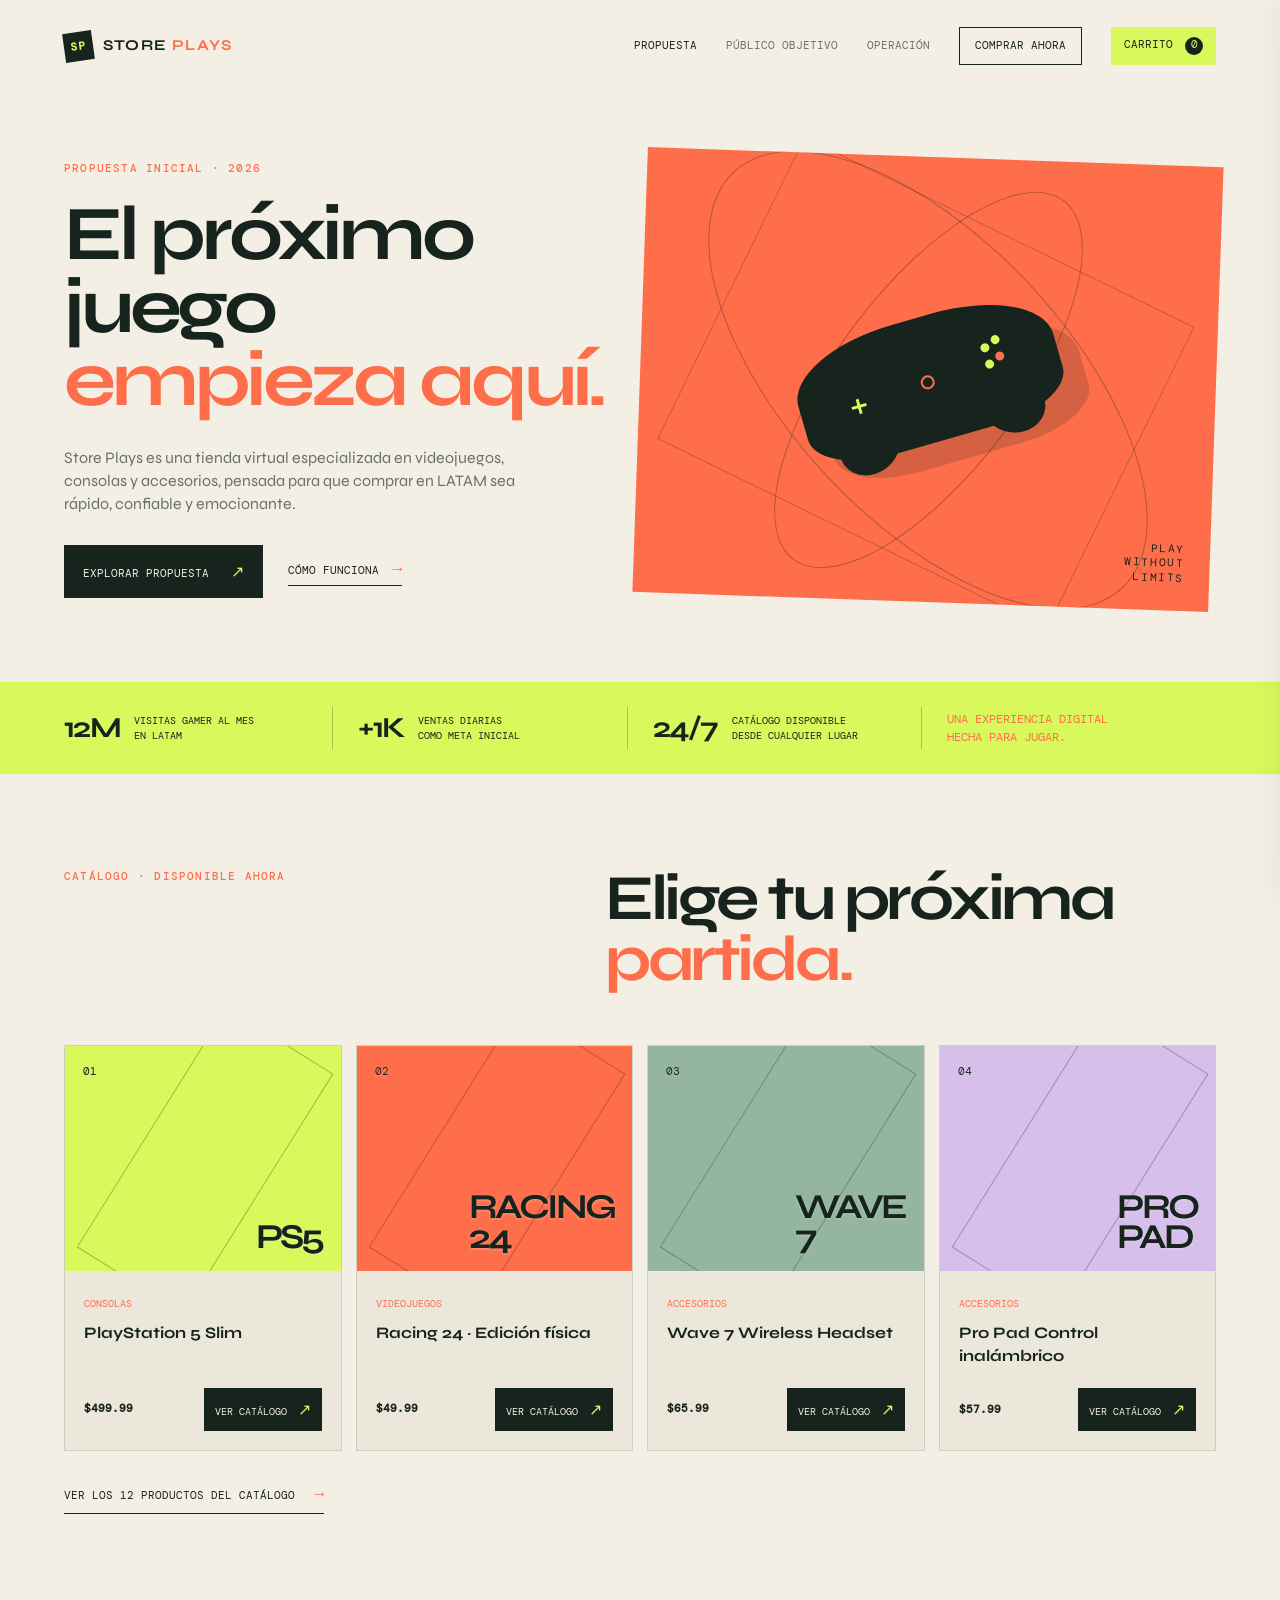
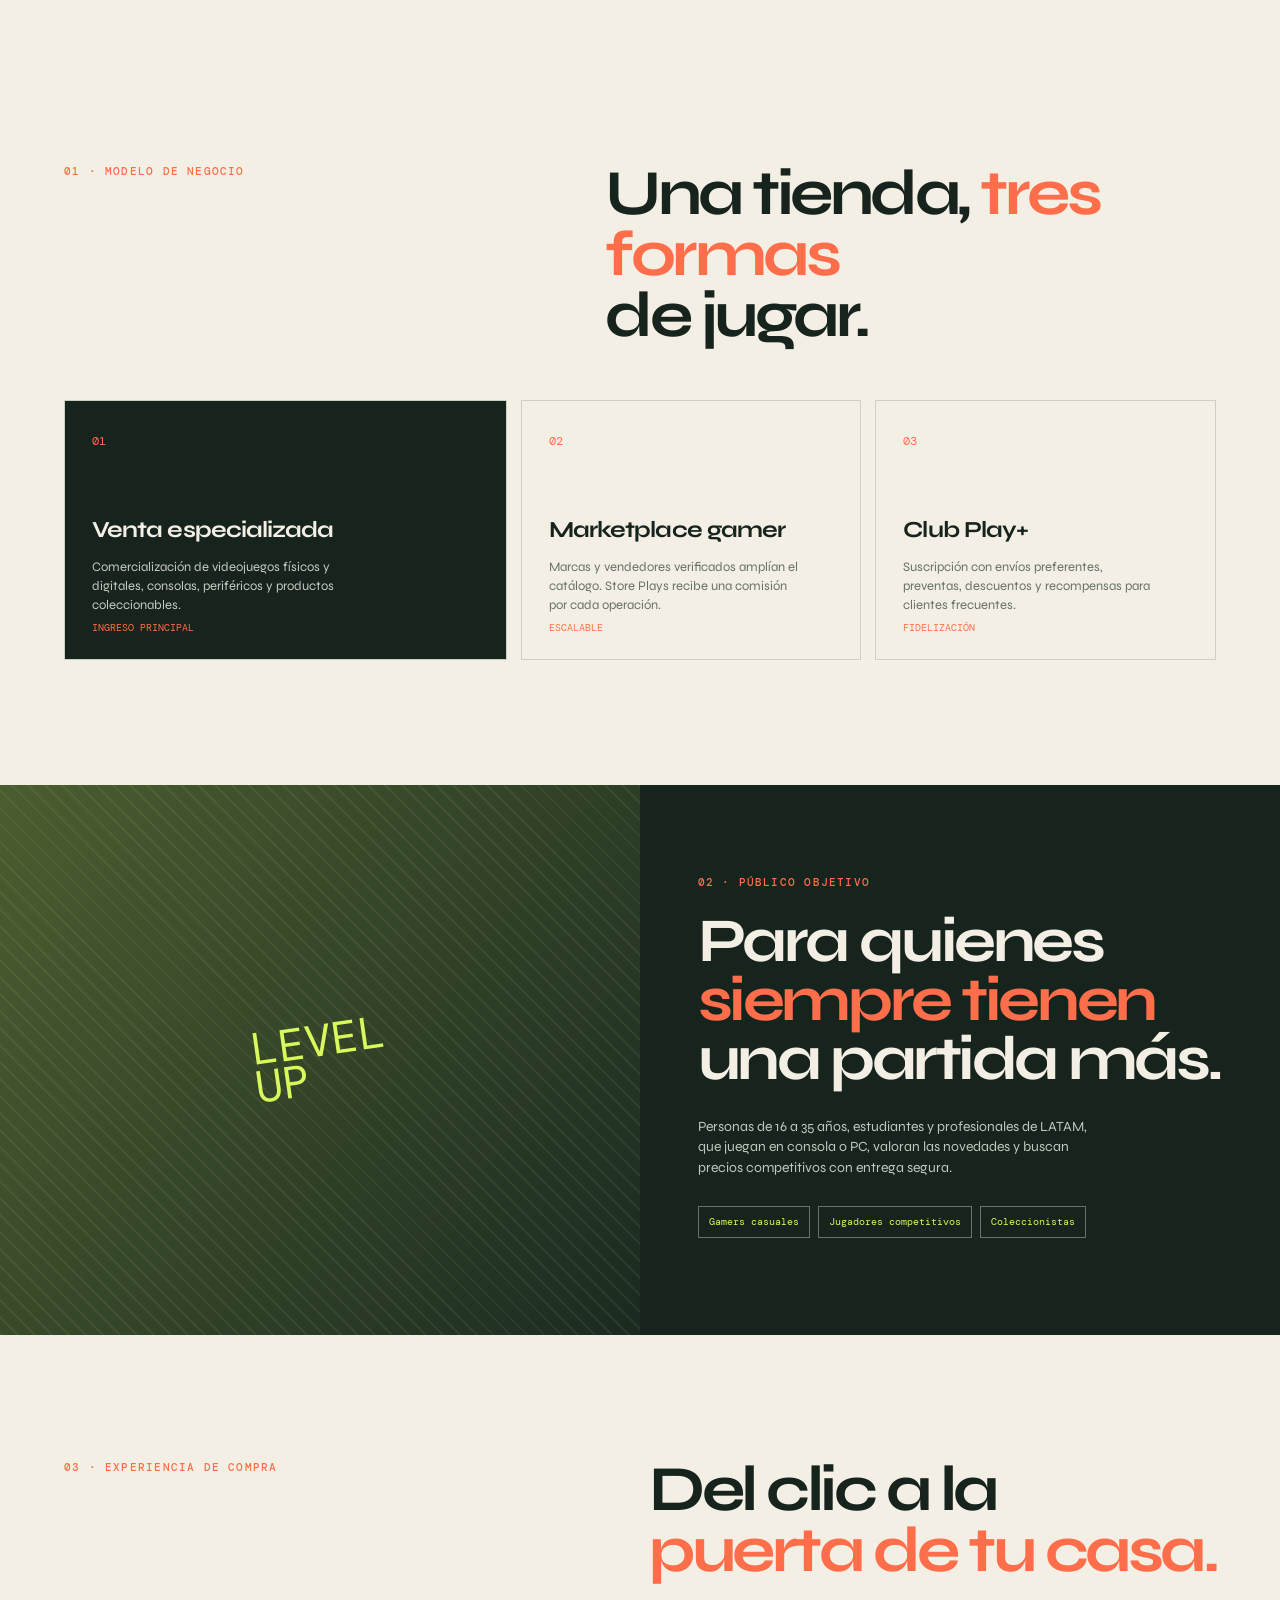
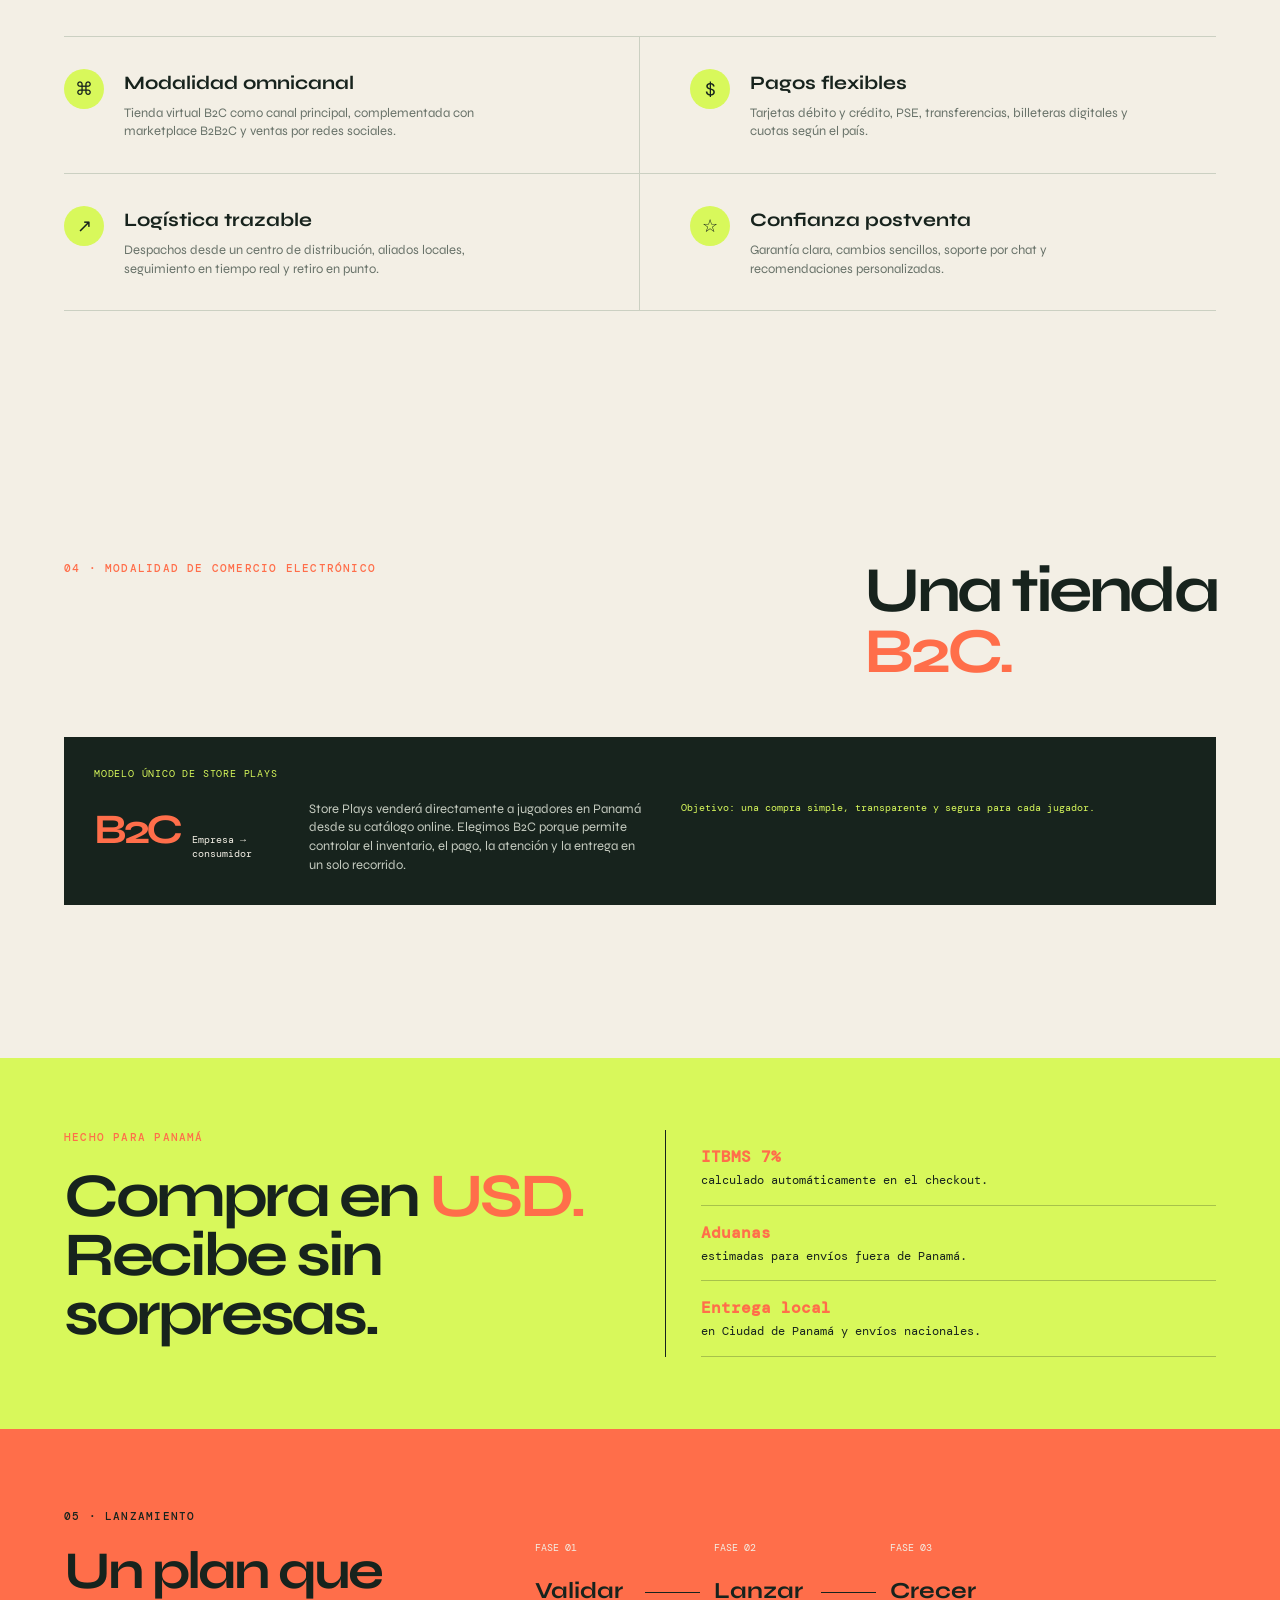
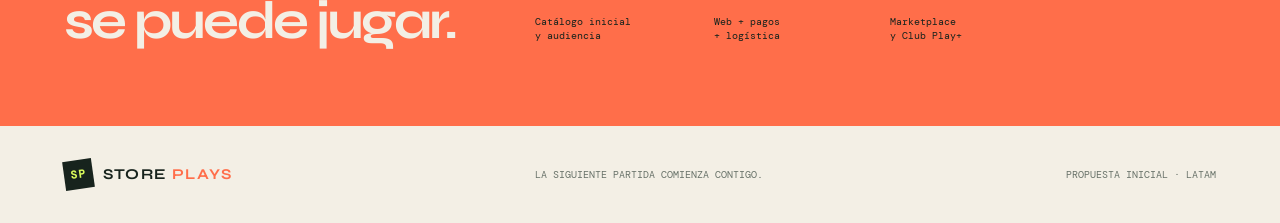
==== index.html @ 0437db80 "Create Store Plays Panama ecommerce proposal" ====
<!DOCTYPE html>
<html lang="es">

<head>
    <meta charset="UTF-8">
    <meta name="viewport" content="width=device-width, initial-scale=1.0">
    <meta name="description" content="Propuesta inicial de negocio para Store Plays, una tienda virtual de videojuegos en LATAM.">
    <title>Store Plays | Propuesta de negocio</title>
    <link rel="stylesheet" href="styles.css">
</head>

<body>
    <header class="site-header">
        <a class="brand" href="index.html" aria-label="Store Plays, inicio"><span class="brand-mark">SP</span><span>STORE <strong>PLAYS</strong></span></a>
        <nav class="menu" aria-label="Navegación principal">
            <a class="active" href="#propuesta">Propuesta</a>
            <a href="#publico">Público objetivo</a>
            <a href="#operacion">Operación</a>
            <a class="nav-cta" href="catalogo.html" target="_blank" rel="noopener">Comprar ahora</a>
            <button class="cart-trigger" id="cartTrigger" type="button" aria-label="Abrir carrito">Carrito <span id="cartCount">0</span></button>
        </nav>
    </header>
    <main>
        <section class="hero" id="propuesta">
            <div class="hero-copy"><p class="eyebrow">PROPUESTA INICIAL · 2026</p><h1>El próximo juego<br><em>empieza aquí.</em></h1><p class="hero-text">Store Plays es una tienda virtual especializada en videojuegos, consolas y accesorios, pensada para que comprar en LATAM sea rápido, confiable y emocionante.</p><div class="hero-actions"><a class="button button-primary" href="#modelo">Explorar propuesta <span>↗</span></a><a class="text-link" href="#operacion">Cómo funciona <span>→</span></a></div></div>
            <div class="hero-visual" aria-label="Control de videojuego sobre una superficie de juego"><div class="orbit orbit-one"></div><div class="orbit orbit-two"></div><div class="controller"><span class="dpad">+</span><span class="controller-center"></span><span class="button-cluster"><i></i><i></i><i></i><i></i></span></div><span class="visual-label">PLAY<br>WITHOUT<br>LIMITS</span></div>
        </section>
        <section class="stats" aria-label="Indicadores de oportunidad"><div><strong>12M</strong><span>visitas gamer al mes<br>en LATAM</span></div><div><strong>+1K</strong><span>ventas diarias<br>como meta inicial</span></div><div><strong>24/7</strong><span>catálogo disponible<br>desde cualquier lugar</span></div><div class="stat-note">Una experiencia digital<br>hecha para jugar.</div></section>
        <section class="section product-section" id="productos">
            <div class="section-heading"><p class="eyebrow">CATÁLOGO · DISPONIBLE AHORA</p><h2>Elige tu próxima<br><em>partida.</em></h2></div>
            <div class="product-grid">
                <article class="product-card"><div class="product-art art-console"><span>01</span><strong>PS5</strong></div><div class="product-info"><span class="product-type">Consolas</span><h3>PlayStation 5 Slim</h3><div class="product-bottom"><strong>$499.99</strong><a class="add-button" href="catalogo.html" target="_blank" rel="noopener">Ver catálogo <span>↗</span></a></div></div></article>
                <article class="product-card"><div class="product-art art-game"><span>02</span><strong>RACING<br>24</strong></div><div class="product-info"><span class="product-type">Videojuegos</span><h3>Racing 24 · Edición física</h3><div class="product-bottom"><strong>$49.99</strong><a class="add-button" href="catalogo.html" target="_blank" rel="noopener">Ver catálogo <span>↗</span></a></div></div></article>
                <article class="product-card"><div class="product-art art-headset"><span>03</span><strong>WAVE<br>7</strong></div><div class="product-info"><span class="product-type">Accesorios</span><h3>Wave 7 Wireless Headset</h3><div class="product-bottom"><strong>$65.99</strong><a class="add-button" href="catalogo.html" target="_blank" rel="noopener">Ver catálogo <span>↗</span></a></div></div></article>
                <article class="product-card"><div class="product-art art-controller"><span>04</span><strong>PRO<br>PAD</strong></div><div class="product-info"><span class="product-type">Accesorios</span><h3>Pro Pad Control inalámbrico</h3><div class="product-bottom"><strong>$57.99</strong><a class="add-button" href="catalogo.html" target="_blank" rel="noopener">Ver catálogo <span>↗</span></a></div></div></article>
            </div><a class="catalog-link" href="catalogo.html" target="_blank" rel="noopener">Ver los 12 productos del catálogo <span>→</span></a>
        </section>
        <section class="section" id="modelo"><div class="section-heading"><p class="eyebrow">01 · MODELO DE NEGOCIO</p><h2>Una tienda, <em>tres formas</em><br>de jugar.</h2></div><div class="business-grid"><article class="business-card card-main"><span class="card-number">01</span><h3>Venta especializada</h3><p>Comercialización de videojuegos físicos y digitales, consolas, periféricos y productos coleccionables.</p><span class="card-tag">Ingreso principal</span></article><article class="business-card"><span class="card-number">02</span><h3>Marketplace gamer</h3><p>Marcas y vendedores verificados amplían el catálogo. Store Plays recibe una comisión por cada operación.</p><span class="card-tag">Escalable</span></article><article class="business-card"><span class="card-number">03</span><h3>Club Play+</h3><p>Suscripción con envíos preferentes, preventas, descuentos y recompensas para clientes frecuentes.</p><span class="card-tag">Fidelización</span></article></div></section>
        <section class="audience-section" id="publico"><div class="audience-photo"><span>LEVEL<br>UP</span></div><div class="audience-copy"><p class="eyebrow">02 · PÚBLICO OBJETIVO</p><h2>Para quienes<br><em>siempre tienen</em><br>una partida más.</h2><p>Personas de 16 a 35 años, estudiantes y profesionales de LATAM, que juegan en consola o PC, valoran las novedades y buscan precios competitivos con entrega segura.</p><div class="audience-pills"><span>Gamers casuales</span><span>Jugadores competitivos</span><span>Coleccionistas</span></div></div></section>
        <section class="section operations" id="operacion"><div class="section-heading compact-heading"><p class="eyebrow">03 · EXPERIENCIA DE COMPRA</p><h2>Del clic a la<br><em>puerta de tu casa.</em></h2></div><div class="operation-grid"><article class="operation-item"><span class="operation-icon">⌘</span><div><h3>Modalidad omnicanal</h3><p>Tienda virtual B2C como canal principal, complementada con marketplace B2B2C y ventas por redes sociales.</p></div></article><article class="operation-item"><span class="operation-icon">$</span><div><h3>Pagos flexibles</h3><p>Tarjetas débito y crédito, PSE, transferencias, billeteras digitales y cuotas según el país.</p></div></article><article class="operation-item"><span class="operation-icon">↗</span><div><h3>Logística trazable</h3><p>Despachos desde un centro de distribución, aliados locales, seguimiento en tiempo real y retiro en punto.</p></div></article><article class="operation-item"><span class="operation-icon">☆</span><div><h3>Confianza postventa</h3><p>Garantía clara, cambios sencillos, soporte por chat y recomendaciones personalizadas.</p></div></article></div></section>
        <section class="section commerce-models" id="modalidades"><div class="section-heading compact-heading"><p class="eyebrow">04 · MODALIDAD DE COMERCIO ELECTRÓNICO</p><h2>Una tienda<br><em>B2C.</em></h2></div><div class="chosen-model single-model"><div class="chosen-model-label">MODELO ÚNICO DE STORE PLAYS</div><div><strong>B2C</strong><span>Empresa → consumidor</span></div><p>Store Plays venderá directamente a jugadores en Panamá desde su catálogo online. Elegimos B2C porque permite controlar el inventario, el pago, la atención y la entrega en un solo recorrido.</p><b>Objetivo: una compra simple, transparente y segura para cada jugador.</b></div></section>
        <section class="panama-strip"><div><p class="eyebrow">HECHO PARA PANAMÁ</p><h2>Compra en <em>USD.</em><br>Recibe sin sorpresas.</h2></div><div class="panama-details"><p><strong>ITBMS 7%</strong> calculado automáticamente en el checkout.</p><p><strong>Aduanas</strong> estimadas para envíos fuera de Panamá.</p><p><strong>Entrega local</strong> en Ciudad de Panamá y envíos nacionales.</p></div></section>
        <section class="roadmap-section"><div class="roadmap-intro"><p class="eyebrow">05 · LANZAMIENTO</p><h2>Un plan que<br><em>se puede jugar.</em></h2></div><div class="roadmap"><div class="roadmap-step"><span>FASE 01</span><strong>Validar</strong><small>Catálogo inicial<br>y audiencia</small></div><div class="roadmap-line"></div><div class="roadmap-step"><span>FASE 02</span><strong>Lanzar</strong><small>Web + pagos<br>+ logística</small></div><div class="roadmap-line"></div><div class="roadmap-step"><span>FASE 03</span><strong>Crecer</strong><small>Marketplace<br>y Club Play+</small></div></div></section>
    </main>
    <footer class="site-footer"><a class="brand" href="index.html"><span class="brand-mark">SP</span><span>STORE <strong>PLAYS</strong></span></a><p>La siguiente partida comienza contigo.</p><span class="footer-year">PROPUESTA INICIAL · LATAM</span></footer>
    <aside class="cart-drawer" id="cartDrawer" aria-label="Carrito de compras" aria-hidden="true">
        <div class="drawer-header"><div><p class="eyebrow">TU SELECCIÓN</p><h2>Carrito <span id="drawerCount">(0)</span></h2></div><button class="close-button" id="closeCart" type="button" aria-label="Cerrar carrito">×</button></div>
        <div class="cart-items" id="cartItems"><p class="empty-cart">Tu carrito está esperando una buena partida.</p></div>
        <div class="cart-summary" id="cartSummary" hidden><div><span>Subtotal</span><strong id="cartSubtotal">$0.00</strong></div><div><span>ITBMS estimado</span><strong id="cartTax">$0.00</strong></div><div class="total-line"><span>Total estimado</span><strong id="cartTotal">$0.00</strong></div><button class="checkout-button" id="checkoutTrigger" type="button">Continuar al pago <span>→</span></button><p class="secure-note">Demo segura · No se realiza ningún cobro real</p></div>
    </aside>
    <div class="overlay" id="overlay" hidden></div>
    <section class="checkout-modal" id="checkoutModal" aria-hidden="true" role="dialog" aria-labelledby="checkoutTitle">
        <div class="checkout-header"><div><p class="eyebrow">CHECKOUT DEMO · PASO 1 DE 2</p><h2 id="checkoutTitle">Completa tu compra.</h2></div><button class="close-button" id="closeCheckout" type="button" aria-label="Cerrar pago">×</button></div>
        <form id="checkoutForm">
            <div class="checkout-columns"><div><label for="customerName">Nombre completo</label><input id="customerName" required placeholder="Alex Gamer"><label for="customerEmail">Correo electrónico</label><input id="customerEmail" type="email" required placeholder="alex@correo.com"><label for="deliveryMethod">Modalidad de entrega</label><select id="deliveryMethod"><option value="standard">Envío Panamá · 3 a 5 días · $7.99</option><option value="express">Envío express · 1 a 2 días · $14.99</option><option value="pickup">Retiro en punto Store Plays · Gratis</option></select><label for="destination">Destino</label><select id="destination"><option value="panama">Panamá · ITBMS local</option><option value="international">Otro país LATAM · incluye aduanas estimadas</option></select></div><div><fieldset><legend>Forma de pago</legend><div class="payment-options"><label class="payment-option selected"><input type="radio" name="payment" value="visa" checked><span class="payment-logo visa-logo">VISA</span></label><label class="payment-option"><input type="radio" name="payment" value="mastercard"><span class="payment-logo mastercard-logo"><i></i>mastercard</span></label><label class="payment-option"><input type="radio" name="payment" value="paypal"><span class="payment-logo paypal-logo">PayPal</span></label><label class="payment-option"><input type="radio" name="payment" value="amex"><span class="payment-logo amex-logo">AMEX</span></label><label class="payment-option"><input type="radio" name="payment" value="yappy"><span class="payment-logo yappy-logo">Yappy</span></label><label class="payment-option"><input type="radio" name="payment" value="sodexo"><span class="payment-logo sodexo-logo">Sodexo</span></label></div></fieldset><label for="paymentData">Dato de prueba</label><input id="paymentData" required placeholder="Escribe cualquier dato ficticio"><p class="demo-help">Escribe cualquier dato, por ejemplo <strong>4242 4242 4242 4242</strong>. No uses una tarjeta real.</p></div></div>
            <div class="checkout-totals"><div><span>Productos</span><strong id="checkoutSubtotal">$0.00</strong></div><div><span>ITBMS (7%)</span><strong id="checkoutTax">$0.00</strong></div><div><span>Aduanas estimadas</span><strong id="checkoutCustoms">$0.00</strong></div><div><span>Entrega</span><strong id="checkoutShipping">$0.00</strong></div><div class="total-line"><span>Total de la orden</span><strong id="checkoutTotal">$0.00</strong></div></div><button class="checkout-button" type="submit">Confirmar pedido de prueba <span>↗</span></button><p class="legal-note">Los impuestos y aduanas son una estimación para Panamá. El pago es simulado y no se almacena ningún dato.</p>
        </form>
    </section>
    <section class="success-modal" id="successModal" aria-hidden="true" role="dialog"><span class="success-mark">✓</span><p class="eyebrow">PEDIDO CREADO · DEMO</p><h2>¡Partida confirmada!</h2><p id="successMessage">Tu orden de prueba ha sido registrada.</p><button class="checkout-button" id="closeSuccess" type="button">Volver a la tienda</button></section>
    <script src="store.js"></script>
</body>
</html>
---- styles.css ----
@import url('https://fonts.googleapis.com/css2?family=DM+Mono:wght@400;500&family=Syne:wght@400;600;700;800&display=swap');

:root { --ink: #17231d; --paper: #f3efe5; --lime: #d8f85b; --coral: #ff6e4a; --muted: #687269; --line: #cbd0c2; }
* { box-sizing: border-box; margin: 0; padding: 0; }
html { scroll-behavior: smooth; }
body { background: var(--paper); color: var(--ink); font-family: 'Syne', sans-serif; line-height: 1.45; }
a { color: inherit; text-decoration: none; }
.site-header { align-items: center; display: flex; justify-content: space-between; margin: auto; max-width: 1280px; padding: 27px 5vw; }
.brand { align-items: center; display: flex; font-size: 15px; font-weight: 700; gap: 10px; letter-spacing: .08em; white-space: nowrap; }
.brand strong { color: var(--coral); }
.brand-mark { align-items: center; background: var(--ink); color: var(--lime); display: inline-flex; font-family: 'DM Mono', monospace; font-size: 11px; height: 29px; justify-content: center; transform: rotate(-8deg); width: 29px; }
.menu { align-items: center; display: flex; gap: 29px; font-family: 'DM Mono', monospace; font-size: 11px; text-transform: uppercase; }
.menu a { color: var(--muted); transition: color .2s; }
.menu a:hover, .menu .active { color: var(--ink); }
.nav-cta { border: 1px solid var(--ink); color: var(--ink) !important; padding: 10px 15px; }
.hero { display: grid; grid-template-columns: 1fr 1fr; margin: auto; max-width: 1280px; min-height: 590px; padding: 65px 5vw 80px; }
.hero-copy { align-self: center; max-width: 620px; position: relative; z-index: 1; }
.eyebrow { color: var(--coral); font-family: 'DM Mono', monospace; font-size: 11px; font-weight: 500; letter-spacing: .11em; margin-bottom: 21px; }
h1, h2 { font-size: clamp(45px, 6vw, 82px); font-weight: 700; letter-spacing: -.055em; line-height: .95; }
h1 em, h2 em { color: var(--coral); font-style: normal; }
.hero-text { color: var(--muted); font-size: 16px; margin: 29px 0; max-width: 480px; }
.hero-actions { align-items: center; display: flex; gap: 25px; }
.button { display: inline-block; font-family: 'DM Mono', monospace; font-size: 11px; padding: 15px 19px; text-transform: uppercase; }
.button-primary { background: var(--ink); color: var(--paper); }
.button-primary span { color: var(--lime); font-size: 16px; margin-left: 15px; }
.text-link { border-bottom: 1px solid var(--ink); font-family: 'DM Mono', monospace; font-size: 11px; padding-bottom: 4px; text-transform: uppercase; }
.text-link span { color: var(--coral); font-size: 17px; margin-left: 6px; }
.hero-visual { align-items: center; background: var(--coral); display: flex; justify-content: center; min-height: 430px; overflow: hidden; position: relative; transform: rotate(2deg); }
.hero-visual:before { border: 1px solid rgba(23,35,29,.25); content: ''; height: 75%; left: 12%; position: absolute; top: 13%; transform: rotate(24deg); width: 75%; }
.orbit { border: 1px solid rgba(23,35,29,.35); border-radius: 50%; height: 450px; position: absolute; transform: rotate(35deg); width: 185px; }
.orbit-two { height: 570px; transform: rotate(-45deg); width: 280px; }
.controller { background: var(--ink); border-radius: 42% 42% 30% 30%; box-shadow: 20px 24px 0 rgba(23,35,29,.18); height: 125px; position: relative; transform: rotate(-18deg); width: 265px; z-index: 1; }
.controller:before, .controller:after { background: var(--ink); border-radius: 50%; content: ''; height: 55px; position: absolute; top: 83px; width: 63px; }
.controller:before { left: 26px; transform: rotate(-22deg); } .controller:after { right: 26px; transform: rotate(22deg); }
.dpad { color: var(--lime); font-size: 42px; left: 49px; position: absolute; top: 38px; z-index: 2; }
.controller-center { border: 2px solid var(--coral); border-radius: 50%; height: 14px; left: 124px; position: absolute; top: 58px; width: 14px; }
.button-cluster { display: grid; gap: 3px; grid-template-columns: 9px 9px; position: absolute; right: 53px; top: 43px; z-index: 2; }
.button-cluster i { background: var(--lime); border-radius: 50%; display: block; height: 9px; width: 9px; } .button-cluster i:nth-child(2) { transform: translateY(-5px); } .button-cluster i:nth-child(3) { transform: translateY(5px); } .button-cluster i:nth-child(4) { background: var(--coral); }
.visual-label { bottom: 26px; font-family: 'DM Mono', monospace; font-size: 11px; letter-spacing: .15em; line-height: 1.3; position: absolute; right: 25px; text-align: right; }
.stats { background: var(--lime); display: grid; gap: 25px; grid-template-columns: repeat(4, 1fr); margin: auto; max-width: 1280px; padding: 25px 5vw; }
.stats div { align-items: center; border-right: 1px solid rgba(23,35,29,.25); display: flex; gap: 14px; } .stats div:last-child { border: 0; } .stats strong { font-size: 29px; letter-spacing: -.06em; } .stats span, .stat-note { font-family: 'DM Mono', monospace; font-size: 10px; line-height: 1.5; text-transform: uppercase; } .stat-note { color: var(--coral); font-size: 12px; }
.section { margin: auto; max-width: 1280px; padding: 125px 5vw; } .section-heading { display: flex; justify-content: space-between; margin-bottom: 54px; } .section-heading h2 { font-size: clamp(42px, 5vw, 67px); width: 53%; }
.business-grid { display: grid; gap: 14px; grid-template-columns: 1.3fr 1fr 1fr; } .business-card { border: 1px solid var(--line); min-height: 260px; padding: 27px; position: relative; } .card-main { background: var(--ink); color: var(--paper); } .card-number { color: var(--coral); font-family: 'DM Mono', monospace; font-size: 12px; } .business-card h3 { font-size: 23px; letter-spacing: -.04em; margin: 61px 0 12px; } .business-card p { color: var(--muted); font-size: 13px; max-width: 250px; } .card-main p { color: #c5cbc0; } .card-tag { bottom: 24px; color: var(--coral); font-family: 'DM Mono', monospace; font-size: 10px; position: absolute; text-transform: uppercase; }
.audience-section { background: var(--ink); color: var(--paper); display: grid; grid-template-columns: 1fr 1fr; margin: auto; max-width: 1280px; min-height: 550px; } .audience-photo { align-items: center; background: linear-gradient(125deg, rgba(216,248,91,.25), transparent), repeating-linear-gradient(45deg, #29372a 0, #29372a 2px, #1b2a21 2px, #1b2a21 12px); display: flex; justify-content: center; } .audience-photo span { color: var(--lime); font-family: 'DM Mono', monospace; font-size: 45px; line-height: .85; transform: rotate(-8deg); } .audience-copy { padding: 90px 9%; } .audience-copy h2 { font-size: clamp(40px, 5vw, 62px); } .audience-copy > p:not(.eyebrow) { color: #bfc8bc; font-size: 14px; margin: 28px 0; max-width: 410px; } .audience-pills { display: flex; flex-wrap: wrap; gap: 8px; } .audience-pills span { border: 1px solid #687269; color: var(--lime); font-family: 'DM Mono', monospace; font-size: 10px; padding: 8px 10px; }
.compact-heading h2 { width: auto; } .operation-grid { border-top: 1px solid var(--line); display: grid; grid-template-columns: 1fr 1fr; } .operation-item { border-bottom: 1px solid var(--line); display: flex; gap: 20px; padding: 32px 20px 32px 0; } .operation-item:nth-child(odd) { border-right: 1px solid var(--line); padding-right: 50px; } .operation-item:nth-child(even) { padding-left: 50px; } .operation-icon { align-items: center; background: var(--lime); border-radius: 50%; display: flex; flex: 0 0 40px; font-family: 'DM Mono', monospace; font-size: 18px; height: 40px; justify-content: center; } .operation-item h3 { font-size: 19px; margin-bottom: 7px; } .operation-item p { color: var(--muted); font-size: 13px; max-width: 380px; }
.roadmap-section { background: var(--coral); display: grid; gap: 70px; grid-template-columns: 1fr 1.7fr; margin: auto; max-width: 1280px; padding: 80px 5vw; } .roadmap-section .eyebrow { color: var(--ink); } .roadmap-section h2 { font-size: 53px; } .roadmap-section h2 em { color: var(--paper); } .roadmap { align-items: center; display: flex; padding-top: 30px; } .roadmap-step { min-width: 93px; } .roadmap-step span, .roadmap-step small { display: block; font-family: 'DM Mono', monospace; font-size: 10px; } .roadmap-step span { color: var(--paper); margin-bottom: 18px; } .roadmap-step strong { display: block; font-size: 23px; margin-bottom: 8px; } .roadmap-step small { line-height: 1.45; } .roadmap-line { background: var(--ink); height: 1px; margin: 0 14px; width: 55px; }
.site-footer { align-items: center; display: flex; justify-content: space-between; margin: auto; max-width: 1280px; padding: 34px 5vw; } .site-footer p, .footer-year { color: var(--muted); font-family: 'DM Mono', monospace; font-size: 10px; text-transform: uppercase; }
.cart-trigger { background: var(--lime); border: 0; color: var(--ink); cursor: pointer; font-family: 'DM Mono', monospace; font-size: 11px; padding: 10px 13px; text-transform: uppercase; }
.cart-trigger span { background: var(--ink); border-radius: 50%; color: var(--lime); display: inline-flex; height: 18px; justify-content: center; margin-left: 5px; width: 18px; }
.product-section { padding-top: 95px; }
.product-grid { display: grid; gap: 14px; grid-template-columns: repeat(4, 1fr); }
.product-card { background: #ebe7da; border: 1px solid var(--line); min-width: 0; }
.product-art { align-items: flex-end; display: flex; height: 225px; justify-content: space-between; overflow: hidden; padding: 18px; position: relative; }
.product-art:before { border: 1px solid rgba(23,35,29,.3); content: ''; height: 125%; left: 28%; position: absolute; top: -12%; transform: rotate(32deg); width: 45%; }
.product-art span { align-self: flex-start; font-family: 'DM Mono', monospace; font-size: 11px; z-index: 1; }
.product-art strong { font-size: 35px; letter-spacing: -.08em; line-height: .85; position: relative; z-index: 1; }
.art-console { background: var(--lime); }.art-game { background: var(--coral); }.art-headset { background: #94b5a0; }.art-controller { background: #d6bfeb; }
.product-info { padding: 19px; }.product-type { color: var(--coral); font-family: 'DM Mono', monospace; font-size: 10px; text-transform: uppercase; }.product-info h3 { font-size: 16px; margin: 8px 0 21px; min-height: 46px; }.product-bottom { align-items: center; display: flex; font-family: 'DM Mono', monospace; font-size: 11px; justify-content: space-between; gap: 8px; }.add-button { background: var(--ink); border: 0; color: var(--paper); cursor: pointer; font-family: 'DM Mono', monospace; font-size: 10px; padding: 10px 11px; text-transform: uppercase; }.add-button span { color: var(--lime); font-size: 16px; margin-left: 5px; }
.overlay { background: rgba(23,35,29,.55); inset: 0; position: fixed; z-index: 5; }.cart-drawer, .checkout-modal, .success-modal { background: var(--paper); box-shadow: -10px 0 40px rgba(23,35,29,.14); position: fixed; z-index: 6; }.cart-drawer { display: flex; flex-direction: column; height: 100vh; max-width: 450px; padding: 34px; right: 0; top: 0; transform: translateX(105%); transition: transform .3s ease; width: 90%; }.cart-drawer.open { transform: translateX(0); }.drawer-header, .checkout-header { align-items: flex-start; display: flex; justify-content: space-between; }.drawer-header h2, .checkout-header h2 { font-size: 35px; }.drawer-header .eyebrow, .checkout-header .eyebrow { margin-bottom: 10px; }.close-button { background: none; border: 0; color: var(--ink); cursor: pointer; font-size: 30px; line-height: 1; }.cart-items { flex: 1; overflow-y: auto; padding-top: 30px; }.empty-cart { color: var(--muted); font-family: 'DM Mono', monospace; font-size: 12px; padding: 45px 0; }.cart-item { border-top: 1px solid var(--line); display: flex; gap: 12px; padding: 17px 0; position: relative; }.mini-art { align-items: center; display: flex; flex: 0 0 62px; height: 62px; justify-content: center; }.mini-art span { font-family: 'DM Mono', monospace; font-size: 11px; }.cart-item-info { display: flex; flex: 1; flex-direction: column; gap: 5px; }.cart-item-info strong { font-size: 13px; line-height: 1.2; }.cart-item-info > span { color: var(--muted); font-family: 'DM Mono', monospace; font-size: 11px; }.quantity-control { align-items: center; border: 1px solid var(--line); display: flex; gap: 12px; margin-top: 4px; width: fit-content; }.quantity-control button { background: none; border: 0; cursor: pointer; font-size: 16px; padding: 3px 7px; }.quantity-control span { font-family: 'DM Mono', monospace; font-size: 11px; }.remove-item { background: none; border: 0; color: var(--muted); cursor: pointer; font-size: 21px; height: 25px; }.cart-summary { border-top: 1px solid var(--ink); padding-top: 20px; }.cart-summary > div, .checkout-totals > div { display: flex; font-family: 'DM Mono', monospace; font-size: 11px; justify-content: space-between; margin: 9px 0; }.total-line { border-top: 1px solid var(--line); font-size: 14px !important; margin-top: 15px !important; padding-top: 15px; }.checkout-button { background: var(--ink); border: 0; color: var(--paper); cursor: pointer; font-family: 'DM Mono', monospace; font-size: 11px; margin-top: 18px; padding: 16px; text-transform: uppercase; width: 100%; }.checkout-button span { color: var(--lime); float: right; font-size: 17px; }.secure-note, .legal-note, .demo-help { color: var(--muted); font-family: 'DM Mono', monospace; font-size: 9px; line-height: 1.5; margin-top: 10px; text-align: center; }
.checkout-modal { left: 50%; max-height: 92vh; max-width: 850px; opacity: 0; overflow-y: auto; padding: 38px; top: 50%; transform: translate(-50%, -45%); transition: opacity .2s, transform .2s; visibility: hidden; width: 92%; }.checkout-modal.open, .success-modal.open { opacity: 1; transform: translate(-50%, -50%); visibility: visible; }.checkout-header { margin-bottom: 30px; }.checkout-columns { display: grid; gap: 40px; grid-template-columns: 1fr 1fr; }.checkout-modal label, .checkout-modal legend { display: block; font-family: 'DM Mono', monospace; font-size: 10px; margin: 15px 0 7px; text-transform: uppercase; }.checkout-modal input, .checkout-modal select { background: #ebe7da; border: 1px solid var(--line); color: var(--ink); font-family: 'DM Mono', monospace; font-size: 12px; padding: 13px; width: 100%; }.checkout-modal fieldset { border: 0; }.payment-options { display: grid; gap: 8px; grid-template-columns: 1fr 1fr; }.payment-option { align-items: center; border: 1px solid var(--line); cursor: pointer; display: flex !important; gap: 7px; margin: 0 !important; padding: 12px; }.payment-option.selected { background: var(--lime); border-color: var(--ink); }.payment-option input { accent-color: var(--coral); width: auto; }.payment-option span { font-family: 'DM Mono', monospace; font-size: 11px; }.checkout-totals { border-top: 1px solid var(--line); margin-top: 30px; padding-top: 15px; }.success-modal { left: 50%; max-width: 470px; opacity: 0; padding: 55px 40px 40px; text-align: center; top: 50%; transform: translate(-50%, -45%); transition: opacity .2s, transform .2s; visibility: hidden; width: 90%; }.success-mark { align-items: center; background: var(--lime); border-radius: 50%; display: inline-flex; font-size: 30px; height: 65px; justify-content: center; margin-bottom: 25px; width: 65px; }.success-modal h2 { font-size: 42px; }.success-modal p:not(.eyebrow) { color: var(--muted); font-family: 'DM Mono', monospace; font-size: 11px; margin-top: 17px; }
 .catalog-header { border-bottom: 1px solid var(--line); max-width: 1380px; }
 .catalog-location { color: var(--muted); font-family: 'DM Mono', monospace; font-size: 10px; letter-spacing: .08em; margin-left: auto; margin-right: 25px; }
 .catalog-hero { align-items: flex-end; display: flex; justify-content: space-between; margin: auto; max-width: 1380px; padding: 78px 5vw 62px; }
 .catalog-hero h1 { font-size: clamp(55px, 8vw, 105px); }
 .catalog-hero p:not(.eyebrow) { color: var(--muted); font-size: 15px; margin-top: 24px; max-width: 440px; }
 .catalog-badge { align-items: center; background: var(--coral); display: flex; gap: 15px; height: 105px; justify-content: center; transform: rotate(4deg); width: 190px; }
 .catalog-badge strong { font-size: 52px; letter-spacing: -.1em; } .catalog-badge span { font-family: 'DM Mono', monospace; font-size: 10px; line-height: 1.4; text-transform: uppercase; }
 .catalog-toolbar { align-items: center; border-bottom: 1px solid var(--line); border-top: 1px solid var(--line); display: flex; justify-content: space-between; margin: auto; max-width: 1380px; padding: 15px 5vw; }
 .toolbar-label { color: var(--muted); font-family: 'DM Mono', monospace; font-size: 10px; margin-right: 20px; } .filter-chip { background: none; border: 1px solid transparent; color: var(--muted); cursor: pointer; font-family: 'DM Mono', monospace; font-size: 10px; margin-right: 10px; padding: 8px 11px; text-transform: uppercase; } .filter-chip.active, .filter-chip:hover { border-color: var(--ink); color: var(--ink); } .shipping-note { color: var(--coral); font-family: 'DM Mono', monospace; font-size: 10px; text-transform: uppercase; }
 .catalog-grid { display: grid; gap: 14px; grid-template-columns: repeat(4, 1fr); margin: auto; max-width: 1380px; padding: 55px 5vw 100px; } .catalog-grid .product-card { min-width: 0; } .art-xbox { background: #9bd8a7; } .art-switch { background: #ef9bad; } .art-zelda { background: #ead57a; } .art-spider { background: #e57878; } .art-keyboard { background: #89b9db; } .art-mouse { background: #b7a0d6; } .art-chair { background: #dfaa75; } .art-capture { background: #9ed0c5; }
 .catalog-link { border-bottom: 1px solid var(--ink); display: block; font-family: 'DM Mono', monospace; font-size: 11px; margin-top: 30px; padding-bottom: 7px; text-transform: uppercase; width: fit-content; } .catalog-link span { color: var(--coral); font-size: 17px; margin-left: 12px; }
 .payment-logo { align-items: center; display: inline-flex; font-family: 'DM Mono', monospace !important; font-size: 11px !important; font-weight: 700; gap: 3px; } .visa-logo { color: #1d4f91; font-style: italic; } .mastercard-logo i { background: linear-gradient(90deg, #e95d50 50%, #ecb64b 50%); border-radius: 50%; display: inline-block; height: 15px; width: 15px; } .paypal-logo { color: #1264aa; } .amex-logo { background: #178bb0; color: #fff; padding: 2px 4px; } .yappy-logo { color: #5c42a8; } .sodexo-logo { color: #db5e48; }
 .chosen-model { background: var(--ink); color: var(--paper); display: grid; gap: 18px 35px; grid-template-columns: 180px 1fr 1.5fr; margin-bottom: 28px; padding: 30px; } .chosen-model-label { color: var(--lime); font-family: 'DM Mono', monospace; font-size: 10px; grid-column: 1 / -1; letter-spacing: .08em; } .chosen-model div:not(.chosen-model-label) { align-items: baseline; display: flex; gap: 12px; } .chosen-model div strong { color: var(--coral); font-size: 42px; letter-spacing: -.08em; } .chosen-model div span { font-family: 'DM Mono', monospace; font-size: 10px; } .chosen-model p { color: #c5cbc0; font-size: 13px; } .chosen-model b { color: var(--lime); font-family: 'DM Mono', monospace; font-size: 10px; font-weight: 400; line-height: 1.5; }
 .model-grid { display: grid; gap: 0; grid-template-columns: repeat(4, 1fr); } .model-grid article { border-bottom: 1px solid var(--line); border-right: 1px solid var(--line); min-height: 170px; padding: 20px; } .model-grid article:nth-child(4n) { border-right: 0; } .model-grid article span { color: var(--coral); font-family: 'DM Mono', monospace; font-size: 10px; } .model-grid article strong { display: block; font-size: 16px; margin: 27px 0 8px; } .model-grid article p { color: var(--muted); font-size: 12px; } .model-grid .model-primary { background: var(--lime); } .model-grid .model-primary span { color: var(--ink); } .model-grid .model-secondary { background: #ebe7da; }
 .product-photo { height: 100%; inset: 0; object-fit: cover; opacity: .48; position: absolute; width: 100%; } .product-art strong, .product-art > span { text-shadow: 0 1px 3px rgba(243,239,229,.35); } .product-specs { color: var(--muted); font-family: 'DM Mono', monospace; font-size: 9px; line-height: 1.5; min-height: 28px; text-transform: uppercase; } .product-review { color: var(--ink); font-size: 10px; line-height: 1.4; margin: 11px 0 16px; min-height: 29px; } .product-review small { color: var(--muted); font-family: 'DM Mono', monospace; font-size: 8px; } .catalog-grid .product-info h3 { margin-bottom: 8px; }
 .panama-strip { background: var(--lime); display: grid; gap: 50px; grid-template-columns: 1fr 1fr; margin: auto; max-width: 1280px; padding: 72px 5vw; } .panama-strip h2 { font-size: clamp(40px, 5vw, 62px); } .panama-details { align-self: center; border-left: 1px solid var(--ink); padding-left: 35px; } .panama-details p { border-bottom: 1px solid rgba(23,35,29,.25); font-family: 'DM Mono', monospace; font-size: 12px; padding: 15px 0; } .panama-details strong { color: var(--coral); display: block; font-size: 16px; margin-bottom: 4px; }
 .tracking-section { background: var(--ink); color: var(--paper); display: grid; gap: 55px; grid-template-columns: .8fr 1.2fr; margin: 0 auto; max-width: 1280px; padding: 85px 5vw; } .tracking-copy { align-self: center; } .tracking-copy h2 { font-size: clamp(42px, 5vw, 67px); } .tracking-copy > p:not(.eyebrow):not(.location-status) { color: #c5cbc0; font-size: 14px; margin: 25px 0; max-width: 390px; } .location-button { background: var(--lime); border: 0; color: var(--ink); cursor: pointer; font-family: 'DM Mono', monospace; font-size: 10px; padding: 14px 16px; text-transform: uppercase; } .location-button span { font-size: 17px; margin-left: 10px; } .location-button.location-found { background: var(--coral); } .location-status { color: #9da99d; font-family: 'DM Mono', monospace; font-size: 9px; line-height: 1.5; margin-top: 15px; max-width: 360px; }.tracking-map { background: #b4c5b7; min-height: 390px; overflow: hidden; position: relative; }.tracking-map iframe { border: 0; filter: saturate(.7) sepia(.15); height: 100%; min-height: 390px; opacity: .82; width: 100%; }.package-pin, .customer-pin { align-items: center; background: var(--paper); color: var(--ink); display: flex; gap: 8px; padding: 9px 11px; position: absolute; }.package-pin { left: 28%; top: 43%; }.package-pin > span, .customer-pin > span { align-items: center; background: var(--coral); border-radius: 50%; color: var(--ink); display: flex; height: 25px; justify-content: center; width: 25px; }.package-pin strong, .package-pin small, .customer-pin small { display: block; font-family: 'DM Mono', monospace; font-size: 9px; }.package-pin small { color: var(--muted); margin-top: 2px; }.customer-pin { background: var(--lime); bottom: 21%; right: 14%; }.customer-pin > span { background: var(--ink); color: var(--lime); }
 .product-modal { background: var(--paper); box-shadow: 0 20px 70px rgba(23,35,29,.35); display: grid; grid-template-columns: .9fr 1.1fr; left: 50%; max-height: 90vh; max-width: 900px; opacity: 0; overflow-y: auto; position: fixed; top: 50%; transform: translate(-50%, -46%); transition: opacity .2s, transform .2s; visibility: hidden; width: 92%; z-index: 8; }.product-modal.open { opacity: 1; transform: translate(-50%, -50%); visibility: visible; }.product-modal-close { position: absolute; right: 18px; top: 16px; z-index: 2; }.detail-image { background: var(--lime); min-height: 520px; overflow: hidden; }.detail-image img { height: 100%; object-fit: cover; width: 100%; }.detail-content { padding: 48px 42px 35px; }.detail-content h2 { font-size: clamp(35px, 4vw, 54px); margin-bottom: 12px; }.detail-price { color: var(--coral); font-family: 'DM Mono', monospace; font-size: 18px; }.detail-specs { border-bottom: 1px solid var(--line); border-top: 1px solid var(--line); font-family: 'DM Mono', monospace; font-size: 10px; line-height: 1.5; margin: 25px 0 15px; padding: 14px 0; text-transform: uppercase; }.detail-add { margin-top: 0; }.detail-add span { color: var(--lime); float: right; font-size: 17px; }.reviews { border-top: 1px solid var(--line); margin-top: 25px; padding-top: 18px; }.reviews-heading { align-items: baseline; display: flex; justify-content: space-between; }.reviews-heading h3 { font-size: 16px; }.reviews-heading span { color: var(--muted); font-family: 'DM Mono', monospace; font-size: 9px; }.reviews article { border-bottom: 1px solid var(--line); padding: 11px 0; }.reviews article strong { color: var(--coral); font-size: 11px; letter-spacing: .1em; }.reviews article p { font-size: 11px; margin: 3px 0; }.reviews article small { color: var(--muted); font-family: 'DM Mono', monospace; font-size: 9px; }
 .details-button { background: none; border: 0; border-bottom: 1px solid var(--ink); color: var(--ink); cursor: pointer; font-family: 'DM Mono', monospace; font-size: 9px; margin-bottom: 12px; padding: 0 0 3px; text-transform: uppercase; }
@media (max-width: 760px) { .site-header { align-items: flex-start; flex-direction: column; gap: 22px; } .menu { flex-wrap: wrap; gap: 14px 18px; } .nav-cta { display: none; } .hero { display: block; padding-top: 45px; } .hero-visual { margin-top: 60px; min-height: 330px; } .controller { transform: scale(.8) rotate(-18deg); } .stats { grid-template-columns: 1fr 1fr; } .stats div:nth-child(2) { border: 0; } .stats div:last-child { grid-column: span 2; } .section { padding: 80px 5vw; } .section-heading { display: block; } .section-heading h2 { margin-top: 25px; width: auto; } .business-grid, .audience-section, .roadmap-section { grid-template-columns: 1fr; } .business-card { min-height: 235px; } .audience-copy { padding: 65px 8%; } .operation-grid { grid-template-columns: 1fr; } .operation-item:nth-child(odd), .operation-item:nth-child(even) { border-right: 0; padding: 25px 0; } .roadmap-section { gap: 35px; padding: 65px 5vw; } .roadmap { align-items: flex-start; flex-direction: column; gap: 22px; padding-top: 0; } .roadmap-line { height: 28px; margin: 0 0 0 10px; width: 1px; } .site-footer { align-items: flex-start; flex-direction: column; gap: 20px; } .product-grid, .catalog-grid { grid-template-columns: 1fr 1fr; } .product-art { height: 160px; } .product-art strong { font-size: 25px; } .product-info { padding: 13px; } .product-info h3 { font-size: 14px; } .product-bottom { align-items: flex-start; flex-direction: column; } .checkout-modal { padding: 25px; } .checkout-columns { grid-template-columns: 1fr; gap: 15px; } .catalog-hero { align-items: flex-start; flex-direction: column; gap: 40px; } .catalog-badge { align-self: flex-end; } .catalog-toolbar { align-items: flex-start; flex-direction: column; gap: 16px; } .catalog-location { margin: 0; } }
@media (max-width: 760px) { .chosen-model { display: block; } .chosen-model > div:not(.chosen-model-label), .chosen-model p, .chosen-model b { display: block; margin-top: 18px; } .model-grid { grid-template-columns: 1fr 1fr; } .model-grid article:nth-child(4n) { border-right: 1px solid var(--line); } .model-grid article:nth-child(2n) { border-right: 0; } .panama-strip { grid-template-columns: 1fr; padding: 60px 5vw; } .panama-details { border-left: 0; border-top: 1px solid var(--ink); padding-left: 0; padding-top: 15px; } .catalog-grid .product-review { font-size: 9px; } }
@media (max-width: 760px) { .tracking-section { grid-template-columns: 1fr; padding: 65px 5vw; } .tracking-map, .tracking-map iframe { min-height: 300px; } .product-modal { display: block; max-height: 88vh; } .detail-image { min-height: 235px; max-height: 275px; } .detail-content { padding: 32px 24px 25px; } .reviews-heading { align-items: flex-start; flex-direction: column; gap: 5px; } }
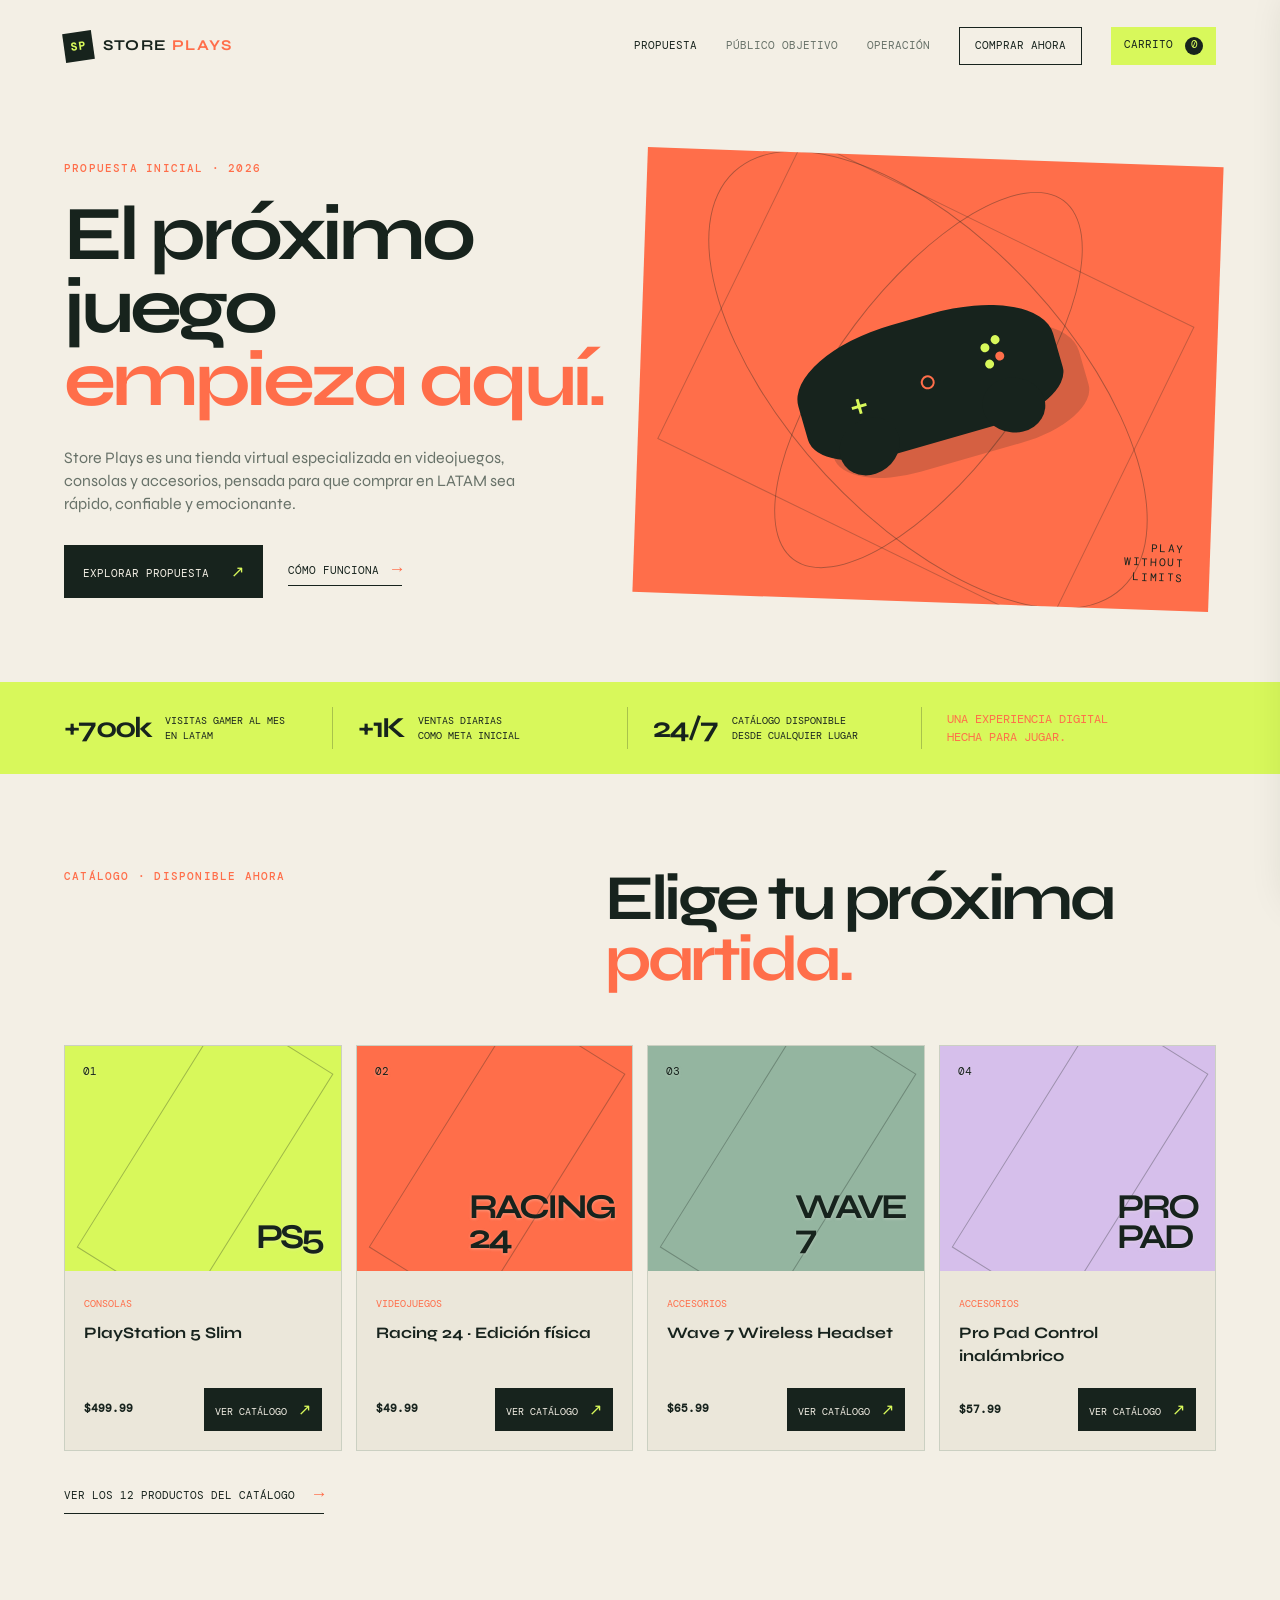
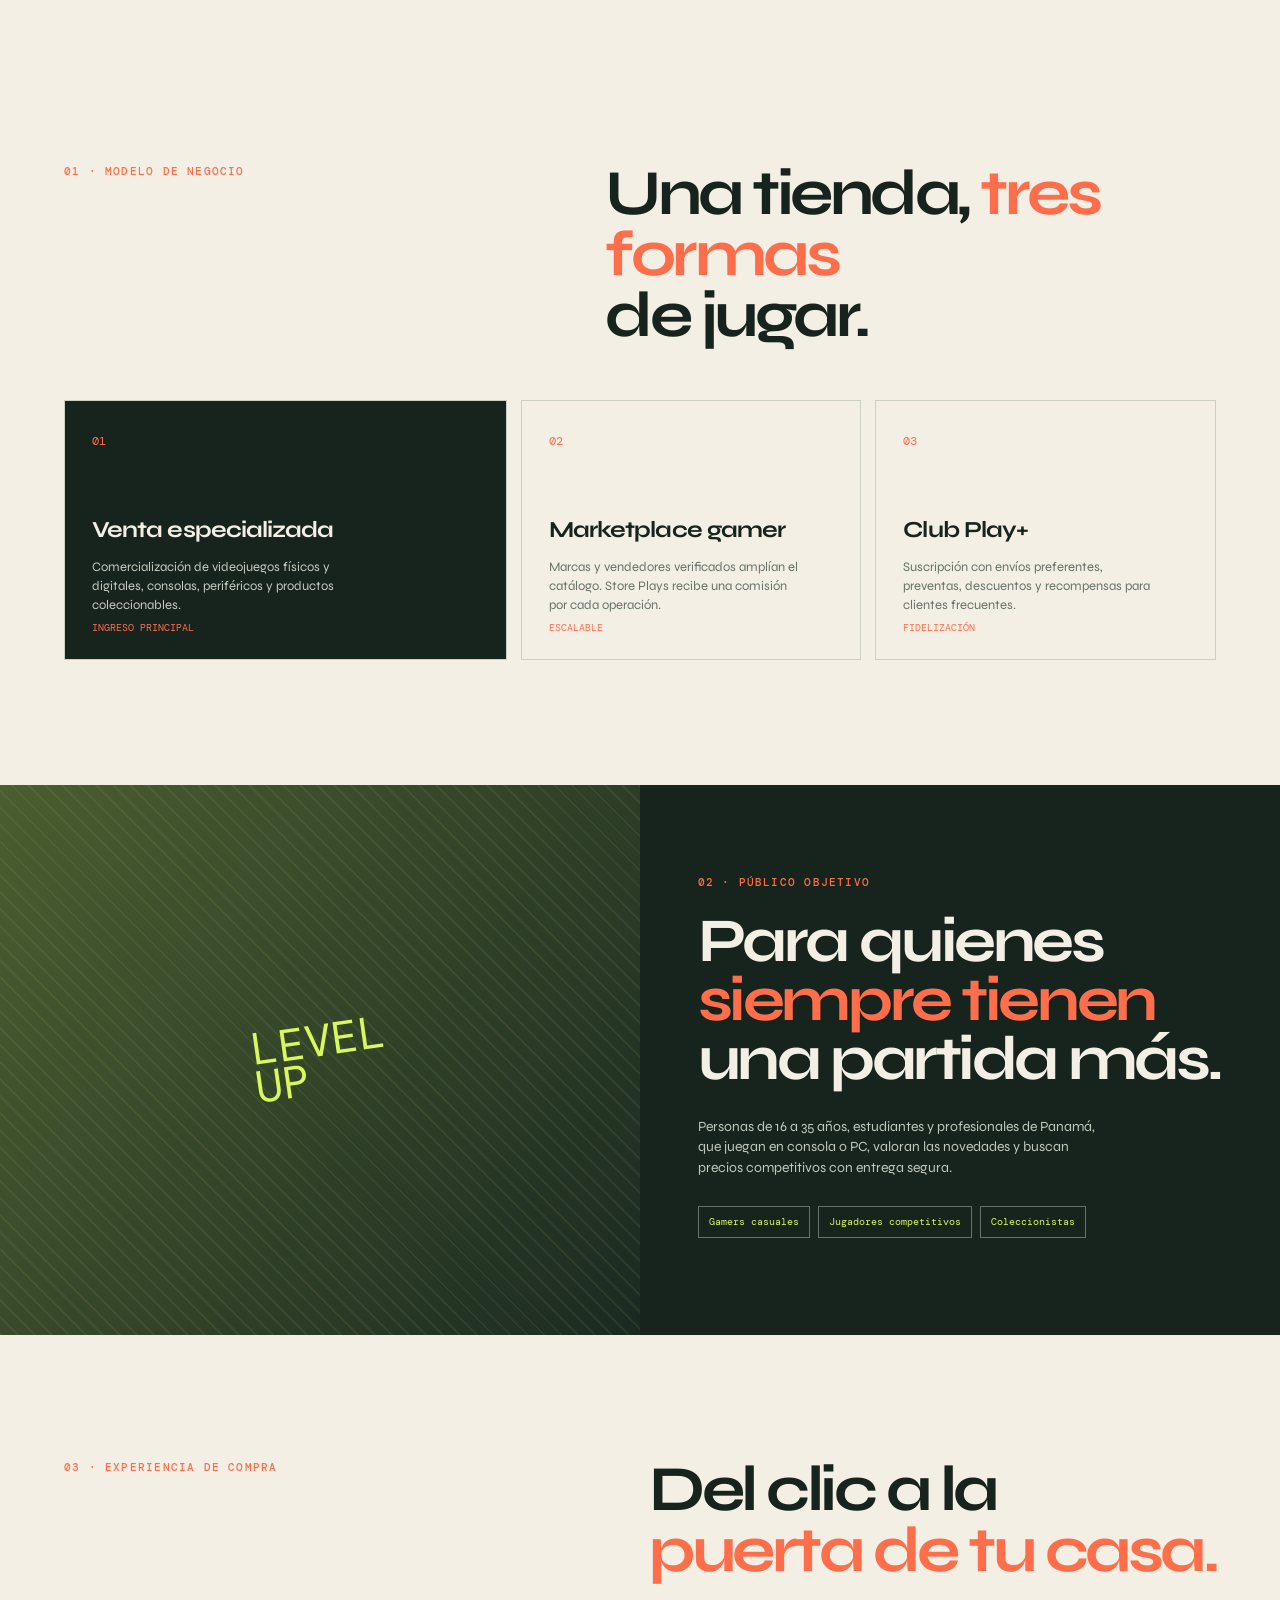
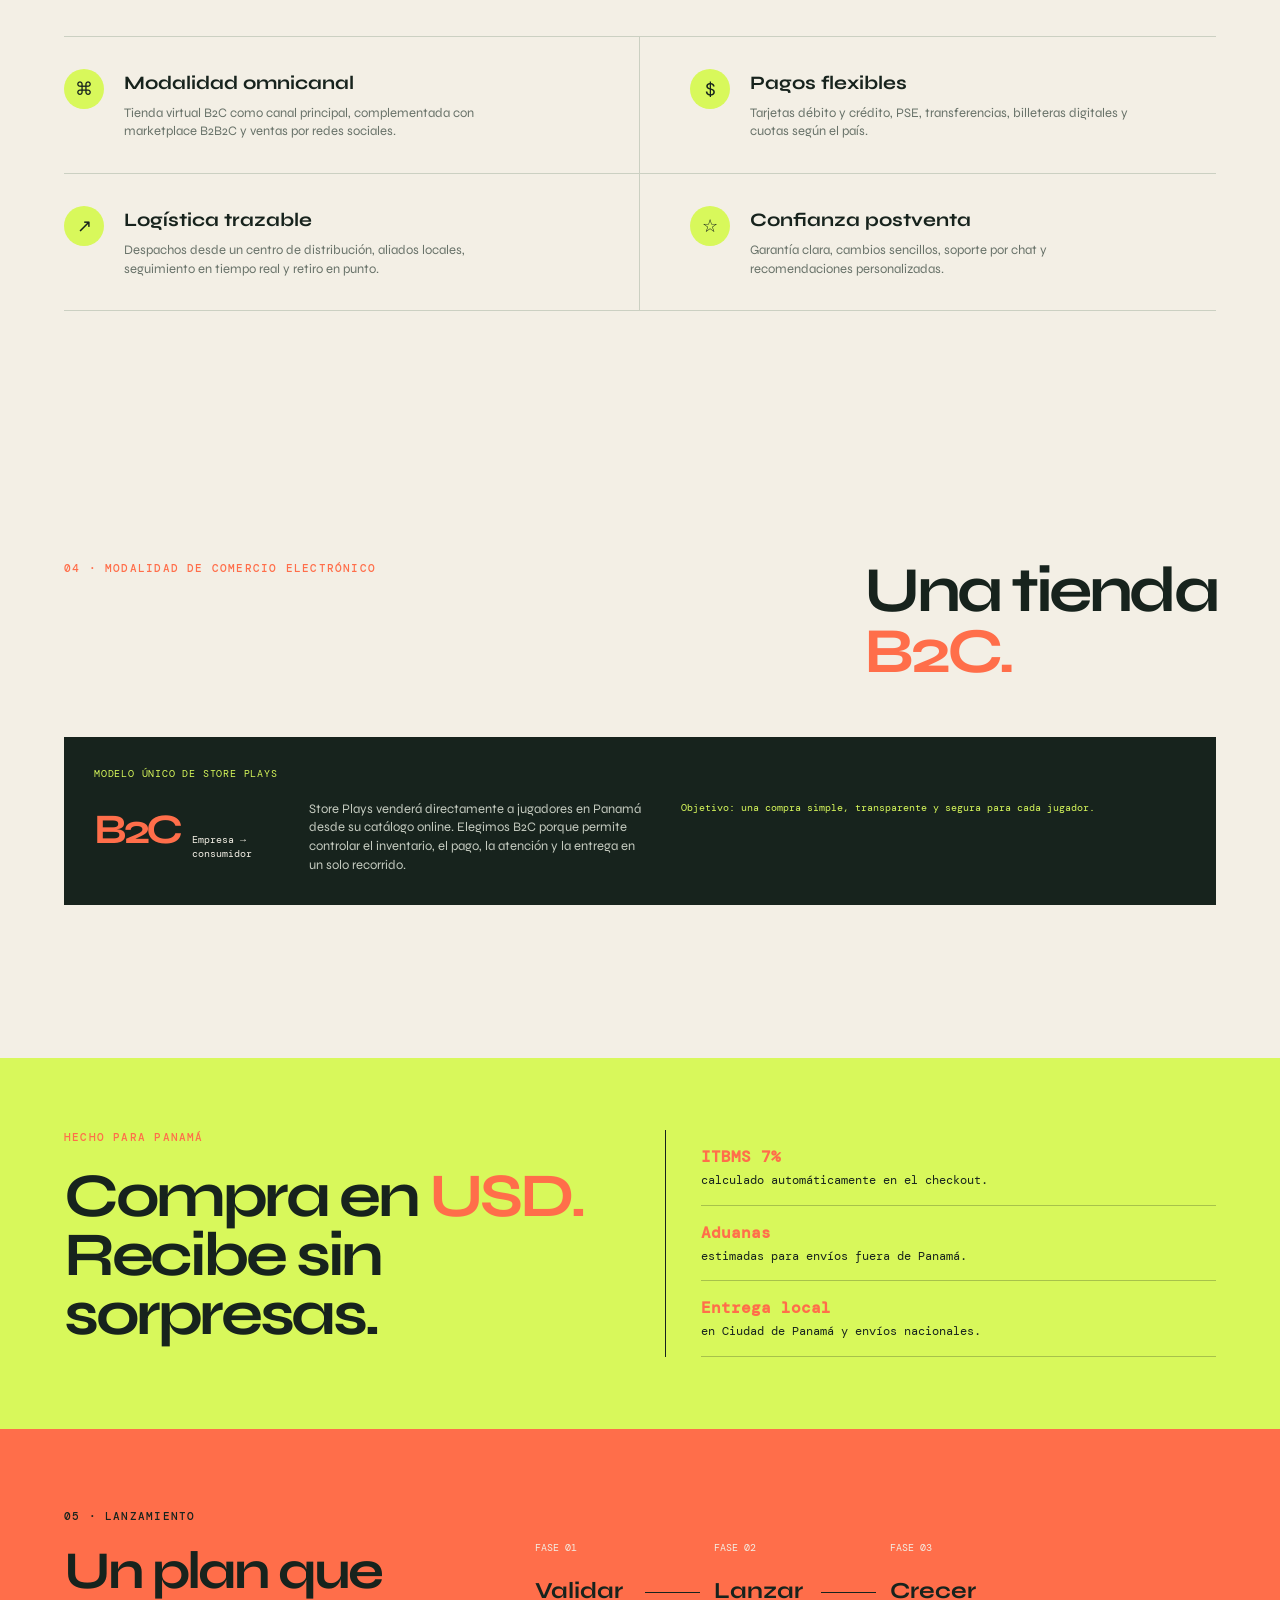
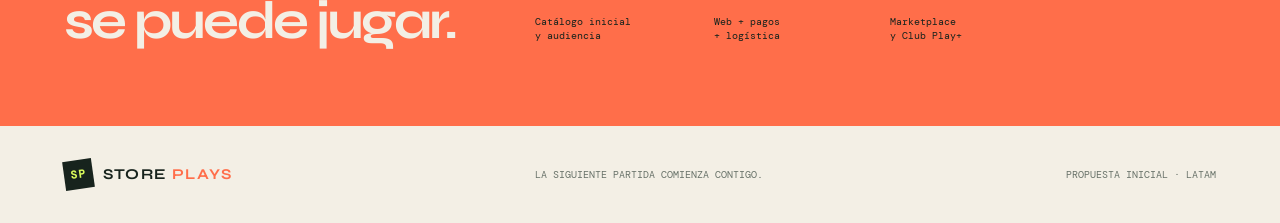
==== commit a6bfe6ac: "Update business description for Store Plays in Panama" ====
--- a/index.html
+++ b/index.html
@@ -4,7 +4,7 @@
 <head>
     <meta charset="UTF-8">
     <meta name="viewport" content="width=device-width, initial-scale=1.0">
-    <meta name="description" content="Propuesta inicial de negocio para Store Plays, una tienda virtual de videojuegos en LATAM.">
+    <meta name="description" content="Propuesta inicial de negocio para Store Plays, una tienda virtual de videojuegos en Panamá.">
     <title>Store Plays | Propuesta de negocio</title>
     <link rel="stylesheet" href="styles.css">
 </head>
@@ -25,7 +25,7 @@
             <div class="hero-copy"><p class="eyebrow">PROPUESTA INICIAL · 2026</p><h1>El próximo juego<br><em>empieza aquí.</em></h1><p class="hero-text">Store Plays es una tienda virtual especializada en videojuegos, consolas y accesorios, pensada para que comprar en LATAM sea rápido, confiable y emocionante.</p><div class="hero-actions"><a class="button button-primary" href="#modelo">Explorar propuesta <span>↗</span></a><a class="text-link" href="#operacion">Cómo funciona <span>→</span></a></div></div>
             <div class="hero-visual" aria-label="Control de videojuego sobre una superficie de juego"><div class="orbit orbit-one"></div><div class="orbit orbit-two"></div><div class="controller"><span class="dpad">+</span><span class="controller-center"></span><span class="button-cluster"><i></i><i></i><i></i><i></i></span></div><span class="visual-label">PLAY<br>WITHOUT<br>LIMITS</span></div>
         </section>
-        <section class="stats" aria-label="Indicadores de oportunidad"><div><strong>12M</strong><span>visitas gamer al mes<br>en LATAM</span></div><div><strong>+1K</strong><span>ventas diarias<br>como meta inicial</span></div><div><strong>24/7</strong><span>catálogo disponible<br>desde cualquier lugar</span></div><div class="stat-note">Una experiencia digital<br>hecha para jugar.</div></section>
+        <section class="stats" aria-label="Indicadores de oportunidad"><div><strong>+700k</strong><span>visitas gamer al mes<br>en LATAM</span></div><div><strong>+1K</strong><span>ventas diarias<br>como meta inicial</span></div><div><strong>24/7</strong><span>catálogo disponible<br>desde cualquier lugar</span></div><div class="stat-note">Una experiencia digital<br>hecha para jugar.</div></section>
         <section class="section product-section" id="productos">
             <div class="section-heading"><p class="eyebrow">CATÁLOGO · DISPONIBLE AHORA</p><h2>Elige tu próxima<br><em>partida.</em></h2></div>
             <div class="product-grid">
@@ -36,7 +36,7 @@
             </div><a class="catalog-link" href="catalogo.html" target="_blank" rel="noopener">Ver los 12 productos del catálogo <span>→</span></a>
         </section>
         <section class="section" id="modelo"><div class="section-heading"><p class="eyebrow">01 · MODELO DE NEGOCIO</p><h2>Una tienda, <em>tres formas</em><br>de jugar.</h2></div><div class="business-grid"><article class="business-card card-main"><span class="card-number">01</span><h3>Venta especializada</h3><p>Comercialización de videojuegos físicos y digitales, consolas, periféricos y productos coleccionables.</p><span class="card-tag">Ingreso principal</span></article><article class="business-card"><span class="card-number">02</span><h3>Marketplace gamer</h3><p>Marcas y vendedores verificados amplían el catálogo. Store Plays recibe una comisión por cada operación.</p><span class="card-tag">Escalable</span></article><article class="business-card"><span class="card-number">03</span><h3>Club Play+</h3><p>Suscripción con envíos preferentes, preventas, descuentos y recompensas para clientes frecuentes.</p><span class="card-tag">Fidelización</span></article></div></section>
-        <section class="audience-section" id="publico"><div class="audience-photo"><span>LEVEL<br>UP</span></div><div class="audience-copy"><p class="eyebrow">02 · PÚBLICO OBJETIVO</p><h2>Para quienes<br><em>siempre tienen</em><br>una partida más.</h2><p>Personas de 16 a 35 años, estudiantes y profesionales de LATAM, que juegan en consola o PC, valoran las novedades y buscan precios competitivos con entrega segura.</p><div class="audience-pills"><span>Gamers casuales</span><span>Jugadores competitivos</span><span>Coleccionistas</span></div></div></section>
+        <section class="audience-section" id="publico"><div class="audience-photo"><span>LEVEL<br>UP</span></div><div class="audience-copy"><p class="eyebrow">02 · PÚBLICO OBJETIVO</p><h2>Para quienes<br><em>siempre tienen</em><br>una partida más.</h2><p>Personas de 16 a 35 años, estudiantes y profesionales de Panamá, que juegan en consola o PC, valoran las novedades y buscan precios competitivos con entrega segura.</p><div class="audience-pills"><span>Gamers casuales</span><span>Jugadores competitivos</span><span>Coleccionistas</span></div></div></section>
         <section class="section operations" id="operacion"><div class="section-heading compact-heading"><p class="eyebrow">03 · EXPERIENCIA DE COMPRA</p><h2>Del clic a la<br><em>puerta de tu casa.</em></h2></div><div class="operation-grid"><article class="operation-item"><span class="operation-icon">⌘</span><div><h3>Modalidad omnicanal</h3><p>Tienda virtual B2C como canal principal, complementada con marketplace B2B2C y ventas por redes sociales.</p></div></article><article class="operation-item"><span class="operation-icon">$</span><div><h3>Pagos flexibles</h3><p>Tarjetas débito y crédito, PSE, transferencias, billeteras digitales y cuotas según el país.</p></div></article><article class="operation-item"><span class="operation-icon">↗</span><div><h3>Logística trazable</h3><p>Despachos desde un centro de distribución, aliados locales, seguimiento en tiempo real y retiro en punto.</p></div></article><article class="operation-item"><span class="operation-icon">☆</span><div><h3>Confianza postventa</h3><p>Garantía clara, cambios sencillos, soporte por chat y recomendaciones personalizadas.</p></div></article></div></section>
         <section class="section commerce-models" id="modalidades"><div class="section-heading compact-heading"><p class="eyebrow">04 · MODALIDAD DE COMERCIO ELECTRÓNICO</p><h2>Una tienda<br><em>B2C.</em></h2></div><div class="chosen-model single-model"><div class="chosen-model-label">MODELO ÚNICO DE STORE PLAYS</div><div><strong>B2C</strong><span>Empresa → consumidor</span></div><p>Store Plays venderá directamente a jugadores en Panamá desde su catálogo online. Elegimos B2C porque permite controlar el inventario, el pago, la atención y la entrega en un solo recorrido.</p><b>Objetivo: una compra simple, transparente y segura para cada jugador.</b></div></section>
         <section class="panama-strip"><div><p class="eyebrow">HECHO PARA PANAMÁ</p><h2>Compra en <em>USD.</em><br>Recibe sin sorpresas.</h2></div><div class="panama-details"><p><strong>ITBMS 7%</strong> calculado automáticamente en el checkout.</p><p><strong>Aduanas</strong> estimadas para envíos fuera de Panamá.</p><p><strong>Entrega local</strong> en Ciudad de Panamá y envíos nacionales.</p></div></section>
@@ -59,4 +59,4 @@
     <section class="success-modal" id="successModal" aria-hidden="true" role="dialog"><span class="success-mark">✓</span><p class="eyebrow">PEDIDO CREADO · DEMO</p><h2>¡Partida confirmada!</h2><p id="successMessage">Tu orden de prueba ha sido registrada.</p><button class="checkout-button" id="closeSuccess" type="button">Volver a la tienda</button></section>
     <script src="store.js"></script>
 </body>
-</html>+</html>
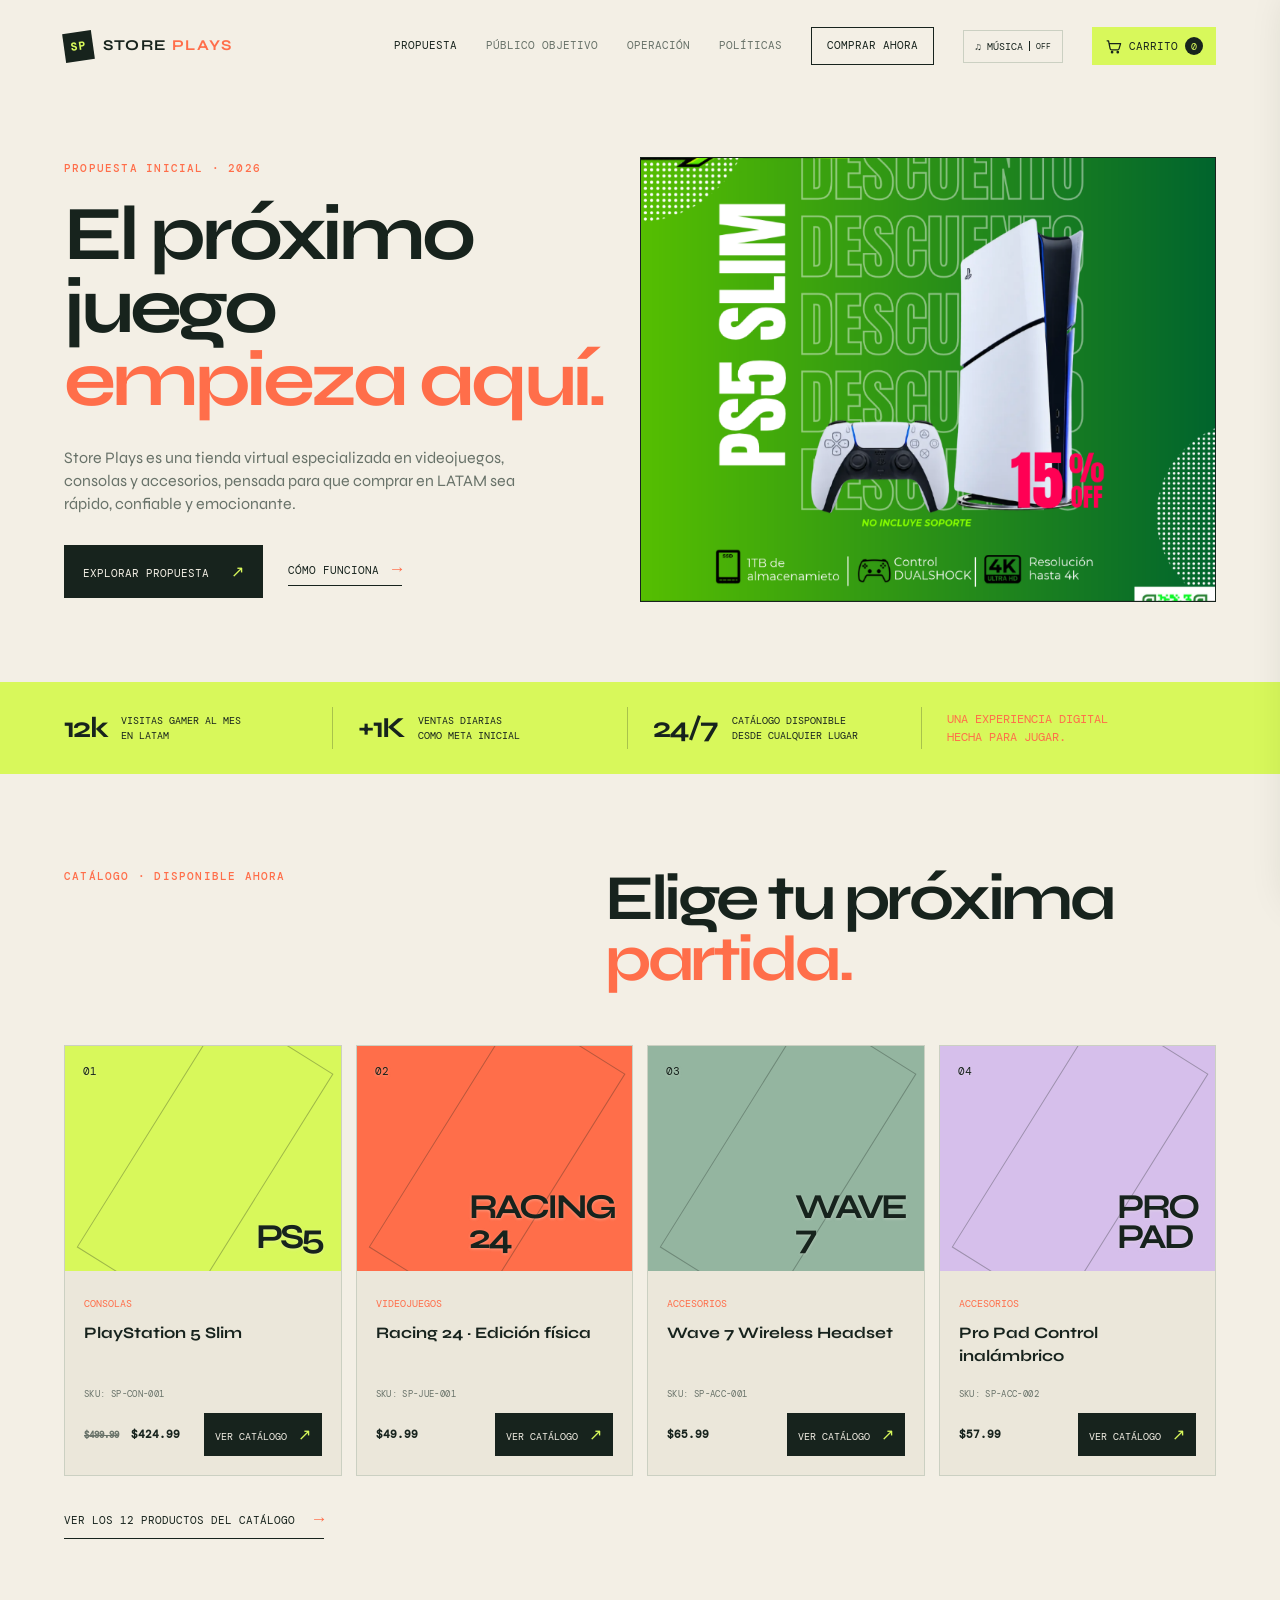
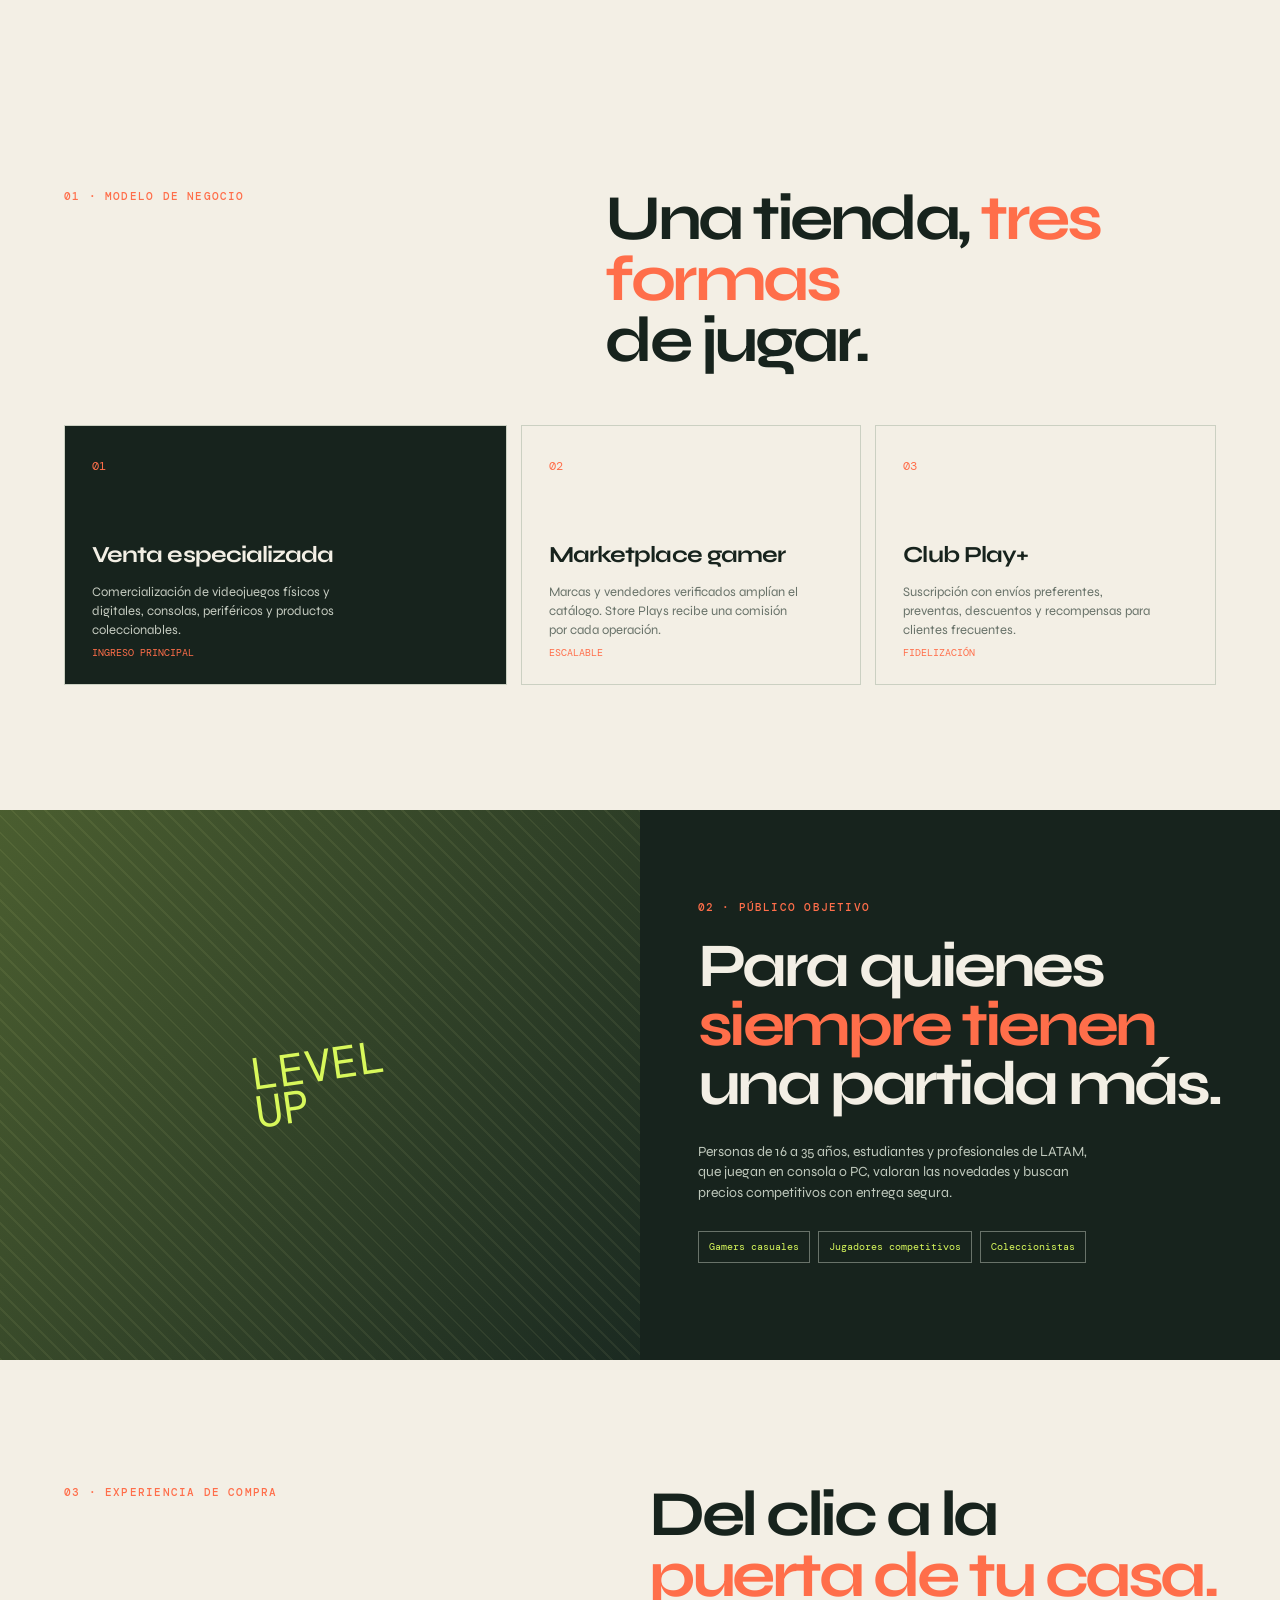
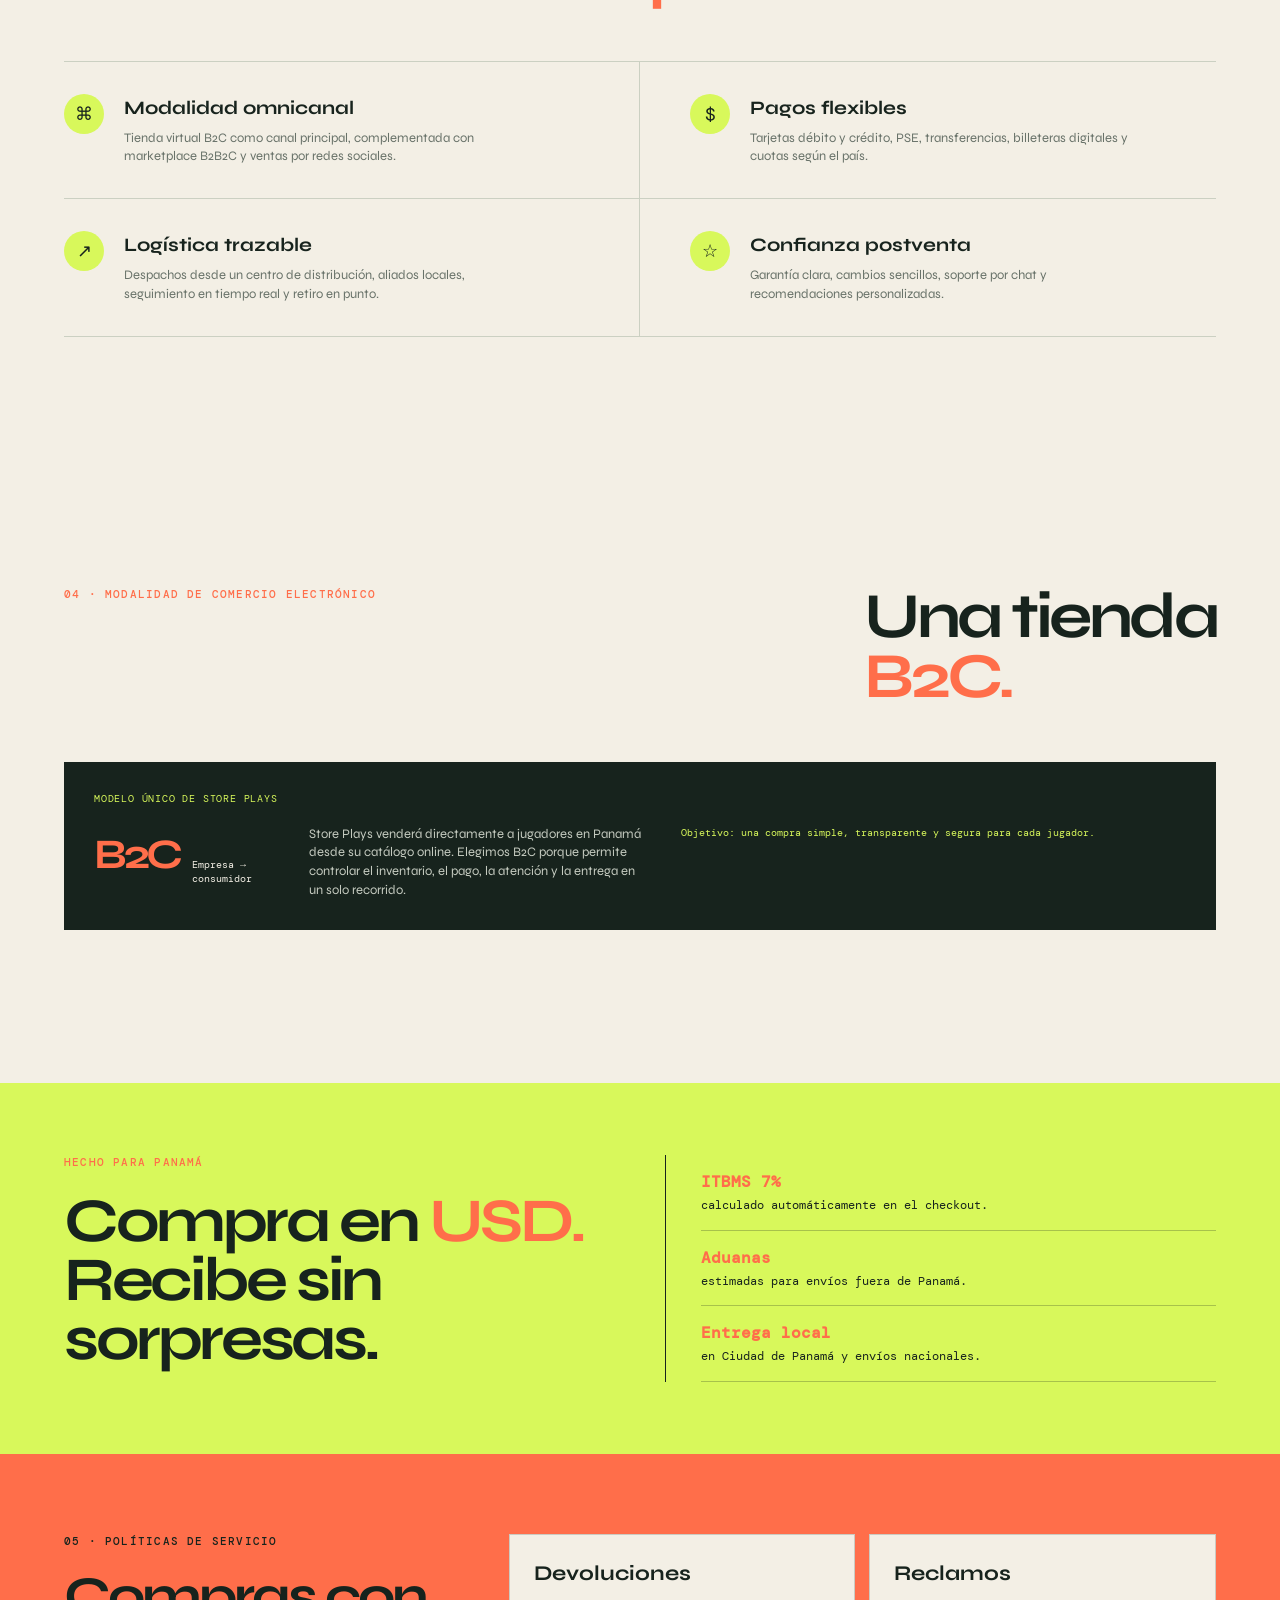
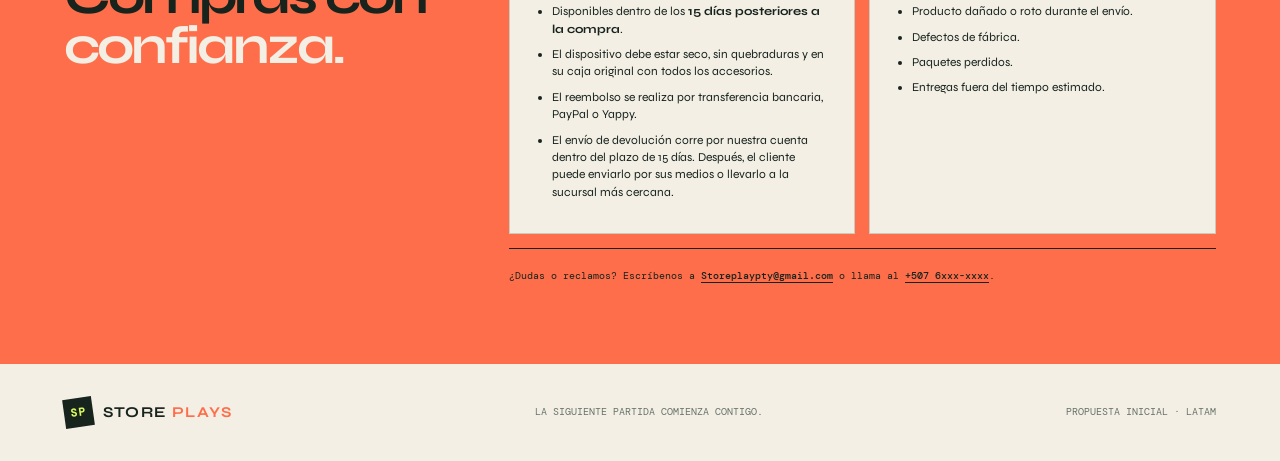
==== commit dee14569: "Add files via upload" ====
--- a/index.html
+++ b/index.html
@@ -1,62 +1,92 @@
-<!DOCTYPE html>
-<html lang="es">
-
-<head>
-    <meta charset="UTF-8">
-    <meta name="viewport" content="width=device-width, initial-scale=1.0">
-    <meta name="description" content="Propuesta inicial de negocio para Store Plays, una tienda virtual de videojuegos en Panamá.">
-    <title>Store Plays | Propuesta de negocio</title>
-    <link rel="stylesheet" href="styles.css">
-</head>
-
-<body>
-    <header class="site-header">
-        <a class="brand" href="index.html" aria-label="Store Plays, inicio"><span class="brand-mark">SP</span><span>STORE <strong>PLAYS</strong></span></a>
-        <nav class="menu" aria-label="Navegación principal">
-            <a class="active" href="#propuesta">Propuesta</a>
-            <a href="#publico">Público objetivo</a>
-            <a href="#operacion">Operación</a>
-            <a class="nav-cta" href="catalogo.html" target="_blank" rel="noopener">Comprar ahora</a>
-            <button class="cart-trigger" id="cartTrigger" type="button" aria-label="Abrir carrito">Carrito <span id="cartCount">0</span></button>
-        </nav>
-    </header>
-    <main>
-        <section class="hero" id="propuesta">
-            <div class="hero-copy"><p class="eyebrow">PROPUESTA INICIAL · 2026</p><h1>El próximo juego<br><em>empieza aquí.</em></h1><p class="hero-text">Store Plays es una tienda virtual especializada en videojuegos, consolas y accesorios, pensada para que comprar en LATAM sea rápido, confiable y emocionante.</p><div class="hero-actions"><a class="button button-primary" href="#modelo">Explorar propuesta <span>↗</span></a><a class="text-link" href="#operacion">Cómo funciona <span>→</span></a></div></div>
-            <div class="hero-visual" aria-label="Control de videojuego sobre una superficie de juego"><div class="orbit orbit-one"></div><div class="orbit orbit-two"></div><div class="controller"><span class="dpad">+</span><span class="controller-center"></span><span class="button-cluster"><i></i><i></i><i></i><i></i></span></div><span class="visual-label">PLAY<br>WITHOUT<br>LIMITS</span></div>
-        </section>
-        <section class="stats" aria-label="Indicadores de oportunidad"><div><strong>+700k</strong><span>visitas gamer al mes<br>en LATAM</span></div><div><strong>+1K</strong><span>ventas diarias<br>como meta inicial</span></div><div><strong>24/7</strong><span>catálogo disponible<br>desde cualquier lugar</span></div><div class="stat-note">Una experiencia digital<br>hecha para jugar.</div></section>
-        <section class="section product-section" id="productos">
-            <div class="section-heading"><p class="eyebrow">CATÁLOGO · DISPONIBLE AHORA</p><h2>Elige tu próxima<br><em>partida.</em></h2></div>
-            <div class="product-grid">
-                <article class="product-card"><div class="product-art art-console"><span>01</span><strong>PS5</strong></div><div class="product-info"><span class="product-type">Consolas</span><h3>PlayStation 5 Slim</h3><div class="product-bottom"><strong>$499.99</strong><a class="add-button" href="catalogo.html" target="_blank" rel="noopener">Ver catálogo <span>↗</span></a></div></div></article>
-                <article class="product-card"><div class="product-art art-game"><span>02</span><strong>RACING<br>24</strong></div><div class="product-info"><span class="product-type">Videojuegos</span><h3>Racing 24 · Edición física</h3><div class="product-bottom"><strong>$49.99</strong><a class="add-button" href="catalogo.html" target="_blank" rel="noopener">Ver catálogo <span>↗</span></a></div></div></article>
-                <article class="product-card"><div class="product-art art-headset"><span>03</span><strong>WAVE<br>7</strong></div><div class="product-info"><span class="product-type">Accesorios</span><h3>Wave 7 Wireless Headset</h3><div class="product-bottom"><strong>$65.99</strong><a class="add-button" href="catalogo.html" target="_blank" rel="noopener">Ver catálogo <span>↗</span></a></div></div></article>
-                <article class="product-card"><div class="product-art art-controller"><span>04</span><strong>PRO<br>PAD</strong></div><div class="product-info"><span class="product-type">Accesorios</span><h3>Pro Pad Control inalámbrico</h3><div class="product-bottom"><strong>$57.99</strong><a class="add-button" href="catalogo.html" target="_blank" rel="noopener">Ver catálogo <span>↗</span></a></div></div></article>
-            </div><a class="catalog-link" href="catalogo.html" target="_blank" rel="noopener">Ver los 12 productos del catálogo <span>→</span></a>
-        </section>
-        <section class="section" id="modelo"><div class="section-heading"><p class="eyebrow">01 · MODELO DE NEGOCIO</p><h2>Una tienda, <em>tres formas</em><br>de jugar.</h2></div><div class="business-grid"><article class="business-card card-main"><span class="card-number">01</span><h3>Venta especializada</h3><p>Comercialización de videojuegos físicos y digitales, consolas, periféricos y productos coleccionables.</p><span class="card-tag">Ingreso principal</span></article><article class="business-card"><span class="card-number">02</span><h3>Marketplace gamer</h3><p>Marcas y vendedores verificados amplían el catálogo. Store Plays recibe una comisión por cada operación.</p><span class="card-tag">Escalable</span></article><article class="business-card"><span class="card-number">03</span><h3>Club Play+</h3><p>Suscripción con envíos preferentes, preventas, descuentos y recompensas para clientes frecuentes.</p><span class="card-tag">Fidelización</span></article></div></section>
-        <section class="audience-section" id="publico"><div class="audience-photo"><span>LEVEL<br>UP</span></div><div class="audience-copy"><p class="eyebrow">02 · PÚBLICO OBJETIVO</p><h2>Para quienes<br><em>siempre tienen</em><br>una partida más.</h2><p>Personas de 16 a 35 años, estudiantes y profesionales de Panamá, que juegan en consola o PC, valoran las novedades y buscan precios competitivos con entrega segura.</p><div class="audience-pills"><span>Gamers casuales</span><span>Jugadores competitivos</span><span>Coleccionistas</span></div></div></section>
-        <section class="section operations" id="operacion"><div class="section-heading compact-heading"><p class="eyebrow">03 · EXPERIENCIA DE COMPRA</p><h2>Del clic a la<br><em>puerta de tu casa.</em></h2></div><div class="operation-grid"><article class="operation-item"><span class="operation-icon">⌘</span><div><h3>Modalidad omnicanal</h3><p>Tienda virtual B2C como canal principal, complementada con marketplace B2B2C y ventas por redes sociales.</p></div></article><article class="operation-item"><span class="operation-icon">$</span><div><h3>Pagos flexibles</h3><p>Tarjetas débito y crédito, PSE, transferencias, billeteras digitales y cuotas según el país.</p></div></article><article class="operation-item"><span class="operation-icon">↗</span><div><h3>Logística trazable</h3><p>Despachos desde un centro de distribución, aliados locales, seguimiento en tiempo real y retiro en punto.</p></div></article><article class="operation-item"><span class="operation-icon">☆</span><div><h3>Confianza postventa</h3><p>Garantía clara, cambios sencillos, soporte por chat y recomendaciones personalizadas.</p></div></article></div></section>
-        <section class="section commerce-models" id="modalidades"><div class="section-heading compact-heading"><p class="eyebrow">04 · MODALIDAD DE COMERCIO ELECTRÓNICO</p><h2>Una tienda<br><em>B2C.</em></h2></div><div class="chosen-model single-model"><div class="chosen-model-label">MODELO ÚNICO DE STORE PLAYS</div><div><strong>B2C</strong><span>Empresa → consumidor</span></div><p>Store Plays venderá directamente a jugadores en Panamá desde su catálogo online. Elegimos B2C porque permite controlar el inventario, el pago, la atención y la entrega en un solo recorrido.</p><b>Objetivo: una compra simple, transparente y segura para cada jugador.</b></div></section>
-        <section class="panama-strip"><div><p class="eyebrow">HECHO PARA PANAMÁ</p><h2>Compra en <em>USD.</em><br>Recibe sin sorpresas.</h2></div><div class="panama-details"><p><strong>ITBMS 7%</strong> calculado automáticamente en el checkout.</p><p><strong>Aduanas</strong> estimadas para envíos fuera de Panamá.</p><p><strong>Entrega local</strong> en Ciudad de Panamá y envíos nacionales.</p></div></section>
-        <section class="roadmap-section"><div class="roadmap-intro"><p class="eyebrow">05 · LANZAMIENTO</p><h2>Un plan que<br><em>se puede jugar.</em></h2></div><div class="roadmap"><div class="roadmap-step"><span>FASE 01</span><strong>Validar</strong><small>Catálogo inicial<br>y audiencia</small></div><div class="roadmap-line"></div><div class="roadmap-step"><span>FASE 02</span><strong>Lanzar</strong><small>Web + pagos<br>+ logística</small></div><div class="roadmap-line"></div><div class="roadmap-step"><span>FASE 03</span><strong>Crecer</strong><small>Marketplace<br>y Club Play+</small></div></div></section>
-    </main>
-    <footer class="site-footer"><a class="brand" href="index.html"><span class="brand-mark">SP</span><span>STORE <strong>PLAYS</strong></span></a><p>La siguiente partida comienza contigo.</p><span class="footer-year">PROPUESTA INICIAL · LATAM</span></footer>
-    <aside class="cart-drawer" id="cartDrawer" aria-label="Carrito de compras" aria-hidden="true">
-        <div class="drawer-header"><div><p class="eyebrow">TU SELECCIÓN</p><h2>Carrito <span id="drawerCount">(0)</span></h2></div><button class="close-button" id="closeCart" type="button" aria-label="Cerrar carrito">×</button></div>
-        <div class="cart-items" id="cartItems"><p class="empty-cart">Tu carrito está esperando una buena partida.</p></div>
-        <div class="cart-summary" id="cartSummary" hidden><div><span>Subtotal</span><strong id="cartSubtotal">$0.00</strong></div><div><span>ITBMS estimado</span><strong id="cartTax">$0.00</strong></div><div class="total-line"><span>Total estimado</span><strong id="cartTotal">$0.00</strong></div><button class="checkout-button" id="checkoutTrigger" type="button">Continuar al pago <span>→</span></button><p class="secure-note">Demo segura · No se realiza ningún cobro real</p></div>
-    </aside>
-    <div class="overlay" id="overlay" hidden></div>
-    <section class="checkout-modal" id="checkoutModal" aria-hidden="true" role="dialog" aria-labelledby="checkoutTitle">
-        <div class="checkout-header"><div><p class="eyebrow">CHECKOUT DEMO · PASO 1 DE 2</p><h2 id="checkoutTitle">Completa tu compra.</h2></div><button class="close-button" id="closeCheckout" type="button" aria-label="Cerrar pago">×</button></div>
-        <form id="checkoutForm">
-            <div class="checkout-columns"><div><label for="customerName">Nombre completo</label><input id="customerName" required placeholder="Alex Gamer"><label for="customerEmail">Correo electrónico</label><input id="customerEmail" type="email" required placeholder="alex@correo.com"><label for="deliveryMethod">Modalidad de entrega</label><select id="deliveryMethod"><option value="standard">Envío Panamá · 3 a 5 días · $7.99</option><option value="express">Envío express · 1 a 2 días · $14.99</option><option value="pickup">Retiro en punto Store Plays · Gratis</option></select><label for="destination">Destino</label><select id="destination"><option value="panama">Panamá · ITBMS local</option><option value="international">Otro país LATAM · incluye aduanas estimadas</option></select></div><div><fieldset><legend>Forma de pago</legend><div class="payment-options"><label class="payment-option selected"><input type="radio" name="payment" value="visa" checked><span class="payment-logo visa-logo">VISA</span></label><label class="payment-option"><input type="radio" name="payment" value="mastercard"><span class="payment-logo mastercard-logo"><i></i>mastercard</span></label><label class="payment-option"><input type="radio" name="payment" value="paypal"><span class="payment-logo paypal-logo">PayPal</span></label><label class="payment-option"><input type="radio" name="payment" value="amex"><span class="payment-logo amex-logo">AMEX</span></label><label class="payment-option"><input type="radio" name="payment" value="yappy"><span class="payment-logo yappy-logo">Yappy</span></label><label class="payment-option"><input type="radio" name="payment" value="sodexo"><span class="payment-logo sodexo-logo">Sodexo</span></label></div></fieldset><label for="paymentData">Dato de prueba</label><input id="paymentData" required placeholder="Escribe cualquier dato ficticio"><p class="demo-help">Escribe cualquier dato, por ejemplo <strong>4242 4242 4242 4242</strong>. No uses una tarjeta real.</p></div></div>
-            <div class="checkout-totals"><div><span>Productos</span><strong id="checkoutSubtotal">$0.00</strong></div><div><span>ITBMS (7%)</span><strong id="checkoutTax">$0.00</strong></div><div><span>Aduanas estimadas</span><strong id="checkoutCustoms">$0.00</strong></div><div><span>Entrega</span><strong id="checkoutShipping">$0.00</strong></div><div class="total-line"><span>Total de la orden</span><strong id="checkoutTotal">$0.00</strong></div></div><button class="checkout-button" type="submit">Confirmar pedido de prueba <span>↗</span></button><p class="legal-note">Los impuestos y aduanas son una estimación para Panamá. El pago es simulado y no se almacena ningún dato.</p>
-        </form>
-    </section>
-    <section class="success-modal" id="successModal" aria-hidden="true" role="dialog"><span class="success-mark">✓</span><p class="eyebrow">PEDIDO CREADO · DEMO</p><h2>¡Partida confirmada!</h2><p id="successMessage">Tu orden de prueba ha sido registrada.</p><button class="checkout-button" id="closeSuccess" type="button">Volver a la tienda</button></section>
-    <script src="store.js"></script>
-</body>
-</html>
+<!DOCTYPE html>
+<html lang="es">
+
+<head>
+    <meta charset="UTF-8">
+    <meta name="viewport" content="width=device-width, initial-scale=1.0">
+    <meta name="description" content="Propuesta inicial de negocio para Store Plays, una tienda virtual de videojuegos en LATAM.">
+    <title>Store Plays | Propuesta de negocio</title>
+    <link rel="stylesheet" href="styles.css">
+</head>
+
+<body>
+    <header class="site-header">
+        <a class="brand" href="index.html" aria-label="Store Plays, inicio"><span class="brand-mark">SP</span><span>STORE <strong>PLAYS</strong></span></a>
+        <nav class="menu" aria-label="Navegación principal">
+            <a class="active" href="#propuesta">Propuesta</a>
+            <a href="#publico">Público objetivo</a>
+            <a href="#operacion">Operación</a>
+            <a href="#politicas">Políticas</a>
+            <a class="nav-cta" href="catalogo.html" target="_blank" rel="noopener">Comprar ahora</a>
+            <button class="music-toggle" id="musicToggle" type="button" aria-label="Activar música ambiental" aria-pressed="false"><span aria-hidden="true">♫</span> Música <span class="music-status" id="musicStatus">OFF</span></button>
+            <button class="cart-trigger" id="cartTrigger" type="button" aria-label="Abrir carrito"><svg class="cart-icon" viewBox="0 0 24 24" aria-hidden="true"><path d="M3 4h2l2.2 11.1a2 2 0 0 0 2 1.6h8.7a2 2 0 0 0 1.9-1.4L22 8H6"/><circle cx="10" cy="20" r="1"/><circle cx="18" cy="20" r="1"/></svg><span class="cart-label">Carrito</span><span id="cartCount">0</span></button>
+        </nav>
+    </header>
+    <main>
+        <section class="hero" id="propuesta">
+            <div class="hero-copy"><p class="eyebrow">PROPUESTA INICIAL · 2026</p><h1>El próximo juego<br><em>empieza aquí.</em></h1><p class="hero-text">Store Plays es una tienda virtual especializada en videojuegos, consolas y accesorios, pensada para que comprar en LATAM sea rápido, confiable y emocionante.</p><div class="hero-actions"><a class="button button-primary" href="#modelo">Explorar propuesta <span>↗</span></a><a class="text-link" href="#operacion">Cómo funciona <span>→</span></a></div></div>
+            <a class="hero-visual hero-ad" href="catalogo.html" target="_blank" rel="noopener" aria-label="Ver promoción principal de PlayStation 5 Slim">
+                <img src="assets/ps5-promocion.png" alt="Promoción de PlayStation 5 Slim con descuento">
+            </a>
+        </section>
+        <section class="stats" aria-label="Indicadores de oportunidad"><div><strong>12k</strong><span>visitas gamer al mes<br>en LATAM</span></div><div><strong>+1K</strong><span>ventas diarias<br>como meta inicial</span></div><div><strong>24/7</strong><span>catálogo disponible<br>desde cualquier lugar</span></div><div class="stat-note">Una experiencia digital<br>hecha para jugar.</div></section>
+        <section class="section product-section" id="productos">
+            <div class="section-heading"><p class="eyebrow">CATÁLOGO · DISPONIBLE AHORA</p><h2>Elige tu próxima<br><em>partida.</em></h2></div>
+            <div class="product-grid">
+                <article class="product-card"><div class="product-art art-console"><span>01</span><strong>PS5</strong></div><div class="product-info"><span class="product-type">Consolas</span><h3>PlayStation 5 Slim</h3><p class="product-sku">SKU: SP-CON-001</p><div class="product-bottom"><strong><span class="old-price">$499.99</span> $424.99</strong><a class="add-button" href="catalogo.html" target="_blank" rel="noopener">Ver catálogo <span>↗</span></a></div></div></article>
+                <article class="product-card"><div class="product-art art-game"><span>02</span><strong>RACING<br>24</strong></div><div class="product-info"><span class="product-type">Videojuegos</span><h3>Racing 24 · Edición física</h3><p class="product-sku">SKU: SP-JUE-001</p><div class="product-bottom"><strong>$49.99</strong><a class="add-button" href="catalogo.html" target="_blank" rel="noopener">Ver catálogo <span>↗</span></a></div></div></article>
+                <article class="product-card"><div class="product-art art-headset"><span>03</span><strong>WAVE<br>7</strong></div><div class="product-info"><span class="product-type">Accesorios</span><h3>Wave 7 Wireless Headset</h3><p class="product-sku">SKU: SP-ACC-001</p><div class="product-bottom"><strong>$65.99</strong><a class="add-button" href="catalogo.html" target="_blank" rel="noopener">Ver catálogo <span>↗</span></a></div></div></article>
+                <article class="product-card"><div class="product-art art-controller"><span>04</span><strong>PRO<br>PAD</strong></div><div class="product-info"><span class="product-type">Accesorios</span><h3>Pro Pad Control inalámbrico</h3><p class="product-sku">SKU: SP-ACC-002</p><div class="product-bottom"><strong>$57.99</strong><a class="add-button" href="catalogo.html" target="_blank" rel="noopener">Ver catálogo <span>↗</span></a></div></div></article>
+            </div><a class="catalog-link" href="catalogo.html" target="_blank" rel="noopener">Ver los 12 productos del catálogo <span>→</span></a>
+        </section>
+        <section class="section" id="modelo"><div class="section-heading"><p class="eyebrow">01 · MODELO DE NEGOCIO</p><h2>Una tienda, <em>tres formas</em><br>de jugar.</h2></div><div class="business-grid"><article class="business-card card-main"><span class="card-number">01</span><h3>Venta especializada</h3><p>Comercialización de videojuegos físicos y digitales, consolas, periféricos y productos coleccionables.</p><span class="card-tag">Ingreso principal</span></article><article class="business-card"><span class="card-number">02</span><h3>Marketplace gamer</h3><p>Marcas y vendedores verificados amplían el catálogo. Store Plays recibe una comisión por cada operación.</p><span class="card-tag">Escalable</span></article><article class="business-card"><span class="card-number">03</span><h3>Club Play+</h3><p>Suscripción con envíos preferentes, preventas, descuentos y recompensas para clientes frecuentes.</p><span class="card-tag">Fidelización</span></article></div></section>
+        <section class="audience-section" id="publico"><div class="audience-photo"><span>LEVEL<br>UP</span></div><div class="audience-copy"><p class="eyebrow">02 · PÚBLICO OBJETIVO</p><h2>Para quienes<br><em>siempre tienen</em><br>una partida más.</h2><p>Personas de 16 a 35 años, estudiantes y profesionales de LATAM, que juegan en consola o PC, valoran las novedades y buscan precios competitivos con entrega segura.</p><div class="audience-pills"><span>Gamers casuales</span><span>Jugadores competitivos</span><span>Coleccionistas</span></div></div></section>
+        <section class="section operations" id="operacion"><div class="section-heading compact-heading"><p class="eyebrow">03 · EXPERIENCIA DE COMPRA</p><h2>Del clic a la<br><em>puerta de tu casa.</em></h2></div><div class="operation-grid"><article class="operation-item"><span class="operation-icon">⌘</span><div><h3>Modalidad omnicanal</h3><p>Tienda virtual B2C como canal principal, complementada con marketplace B2B2C y ventas por redes sociales.</p></div></article><article class="operation-item"><span class="operation-icon">$</span><div><h3>Pagos flexibles</h3><p>Tarjetas débito y crédito, PSE, transferencias, billeteras digitales y cuotas según el país.</p></div></article><article class="operation-item"><span class="operation-icon">↗</span><div><h3>Logística trazable</h3><p>Despachos desde un centro de distribución, aliados locales, seguimiento en tiempo real y retiro en punto.</p></div></article><article class="operation-item"><span class="operation-icon">☆</span><div><h3>Confianza postventa</h3><p>Garantía clara, cambios sencillos, soporte por chat y recomendaciones personalizadas.</p></div></article></div></section>
+        <section class="section commerce-models" id="modalidades"><div class="section-heading compact-heading"><p class="eyebrow">04 · MODALIDAD DE COMERCIO ELECTRÓNICO</p><h2>Una tienda<br><em>B2C.</em></h2></div><div class="chosen-model single-model"><div class="chosen-model-label">MODELO ÚNICO DE STORE PLAYS</div><div><strong>B2C</strong><span>Empresa → consumidor</span></div><p>Store Plays venderá directamente a jugadores en Panamá desde su catálogo online. Elegimos B2C porque permite controlar el inventario, el pago, la atención y la entrega en un solo recorrido.</p><b>Objetivo: una compra simple, transparente y segura para cada jugador.</b></div></section>
+        <section class="panama-strip"><div><p class="eyebrow">HECHO PARA PANAMÁ</p><h2>Compra en <em>USD.</em><br>Recibe sin sorpresas.</h2></div><div class="panama-details"><p><strong>ITBMS 7%</strong> calculado automáticamente en el checkout.</p><p><strong>Aduanas</strong> estimadas para envíos fuera de Panamá.</p><p><strong>Entrega local</strong> en Ciudad de Panamá y envíos nacionales.</p></div></section>
+        <section class="roadmap-section policy-section" id="politicas">
+            <div class="roadmap-intro">
+                <p class="eyebrow">05 · POLÍTICAS DE SERVICIO</p>
+                <h2>Compras con<br><em>confianza.</em></h2>
+            </div>
+            <div class="policy-content">
+                <article class="policy-block">
+                    <h3>Devoluciones</h3>
+                    <ul>
+                        <li>Disponibles dentro de los <strong>15 días posteriores a la compra</strong>.</li>
+                        <li>El dispositivo debe estar seco, sin quebraduras y en su caja original con todos los accesorios.</li>
+                        <li>El reembolso se realiza por transferencia bancaria, PayPal o Yappy.</li>
+                        <li>El envío de devolución corre por nuestra cuenta dentro del plazo de 15 días. Después, el cliente puede enviarlo por sus medios o llevarlo a la sucursal más cercana.</li>
+                    </ul>
+                </article>
+                <article class="policy-block">
+                    <h3>Reclamos</h3>
+                    <ul>
+                        <li>Producto dañado o roto durante el envío.</li>
+                        <li>Defectos de fábrica.</li>
+                        <li>Paquetes perdidos.</li>
+                        <li>Entregas fuera del tiempo estimado.</li>
+                    </ul>
+                </article>
+                <p class="policy-contact">¿Dudas o reclamos? Escríbenos a <a href="mailto:Storeplaypty@gmail.com">Storeplaypty@gmail.com</a> o llama al <a href="tel:+50764163902">+507 6xxx-xxxx</a>.</p>
+            </div>
+        </section>
+    </main>
+    <footer class="site-footer"><a class="brand" href="index.html"><span class="brand-mark">SP</span><span>STORE <strong>PLAYS</strong></span></a><p>La siguiente partida comienza contigo.</p><span class="footer-year">PROPUESTA INICIAL · LATAM</span></footer>
+    <aside class="cart-drawer" id="cartDrawer" aria-label="Carrito de compras" aria-hidden="true">
+        <div class="drawer-header"><div><p class="eyebrow">TU SELECCIÓN</p><h2>Carrito <span id="drawerCount">(0)</span></h2></div><button class="close-button" id="closeCart" type="button" aria-label="Cerrar carrito">×</button></div>
+        <div class="cart-items" id="cartItems"><p class="empty-cart">Tu carrito está esperando una buena partida.</p></div>
+        <div class="cart-summary" id="cartSummary" hidden><div><span>Subtotal</span><strong id="cartSubtotal">$0.00</strong></div><div><span>ITBMS estimado</span><strong id="cartTax">$0.00</strong></div><div class="total-line"><span>Total estimado</span><strong id="cartTotal">$0.00</strong></div><button class="checkout-button" id="checkoutTrigger" type="button">Continuar el pago <span>→</span></button><p class="secure-note">Demo segura · No se realiza ningún cobro real</p></div>
+    </aside>
+    <div class="overlay" id="overlay" hidden></div>
+    <section class="checkout-modal" id="checkoutModal" aria-hidden="true" role="dialog" aria-labelledby="checkoutTitle">
+        <div class="checkout-header"><div><p class="eyebrow">PAGO</p><h2 id="checkoutTitle">Completa tu compra.</h2></div><button class="close-button" id="closeCheckout" type="button" aria-label="Cerrar pago">×</button></div>
+        <form id="checkoutForm">
+            <div class="checkout-columns"><div><label for="customerName">Nombre completo</label><input id="customerName" required autocomplete="name" placeholder="Alex Gamer"><label for="customerEmail">Correo electrónico</label><input id="customerEmail" type="email" required autocomplete="email" placeholder="alex@correo.com"><label for="deliveryMethod">Modalidad de entrega</label><select id="deliveryMethod"><option value="standard">Envío Panamá · 3 a 5 días · $7.99</option><option value="express">Envío express · 1 a 2 días · $14.99</option><option value="pickup">Retiro en punto Store Plays · Gratis</option></select><label for="destination">Destino</label><select id="destination"><option value="panama">Panamá · ITBMS local</option><option value="international">Otro país LATAM · incluye aduanas estimadas</option></select></div><div><fieldset><legend>Forma de pago</legend><div class="payment-options"><label class="payment-option selected"><input type="radio" name="payment" value="card" checked><span class="payment-logo">Tarjeta</span></label><label class="payment-option"><input type="radio" name="payment" value="yappy"><span class="payment-logo yappy-logo">Yappy</span></label><label class="payment-option"><input type="radio" name="payment" value="transfer"><span class="payment-logo">Transferencia</span></label></div></fieldset><p class="demo-help">No ingreses datos bancarios. Esta tienda no está conectada a una pasarela: el pago queda pendiente y no se realiza ningún cobro.</p></div></div>
+            <div class="checkout-totals"><div><span>Productos</span><strong id="checkoutSubtotal">$0.00</strong></div><div><span>ITBMS (7%)</span><strong id="checkoutTax">$0.00</strong></div><div><span>Aduanas estimadas</span><strong id="checkoutCustoms">$0.00</strong></div><div><span>Entrega</span><strong id="checkoutShipping">$0.00</strong></div><div class="total-line"><span>Total de la orden</span><strong id="checkoutTotal">$0.00</strong></div></div><p class="checkout-error" id="checkoutError" role="alert"></p><button class="checkout-button" type="submit">Crear pedido <span>↗</span></button><p class="legal-note">El ITBMS, aduanas y entrega son estimados. Para cobrar de verdad se requiere integrar una pasarela de pago segura.</p>
+        </form>
+    </section>
+    <section class="success-modal" id="successModal" aria-hidden="true" role="dialog"><span class="success-mark">✓</span><p class="eyebrow">PEDIDO REGISTRADO</p><h2>¡Pedido creado!</h2><p id="successMessage">Tu pedido se ha sido registrado.</p><div class="success-references"><div><span>Número de pedido</span><strong id="successOrderId">—</strong></div><div><span>Número de guía</span><strong id="successTrackingId">—</strong></div><div><span>Pago</span><strong id="successPayment">—</strong></div></div><p class="demo-help">Guarda el número de pedido o la guía para consultar el estado desde este mismo navegador.</p><button class="checkout-button" id="trackCreatedOrder" type="button">Rastrear este pedido <span>→</span></button><button class="text-button" id="closeSuccess" type="button">Seguir comprando</button></section>
+    <script src="store.js"></script>
+</body>
+</html>
--- a/styles.css
+++ b/styles.css
@@ -1,82 +1,213 @@
-@import url('https://fonts.googleapis.com/css2?family=DM+Mono:wght@400;500&family=Syne:wght@400;600;700;800&display=swap');
-
-:root { --ink: #17231d; --paper: #f3efe5; --lime: #d8f85b; --coral: #ff6e4a; --muted: #687269; --line: #cbd0c2; }
-* { box-sizing: border-box; margin: 0; padding: 0; }
-html { scroll-behavior: smooth; }
-body { background: var(--paper); color: var(--ink); font-family: 'Syne', sans-serif; line-height: 1.45; }
-a { color: inherit; text-decoration: none; }
-.site-header { align-items: center; display: flex; justify-content: space-between; margin: auto; max-width: 1280px; padding: 27px 5vw; }
-.brand { align-items: center; display: flex; font-size: 15px; font-weight: 700; gap: 10px; letter-spacing: .08em; white-space: nowrap; }
-.brand strong { color: var(--coral); }
-.brand-mark { align-items: center; background: var(--ink); color: var(--lime); display: inline-flex; font-family: 'DM Mono', monospace; font-size: 11px; height: 29px; justify-content: center; transform: rotate(-8deg); width: 29px; }
-.menu { align-items: center; display: flex; gap: 29px; font-family: 'DM Mono', monospace; font-size: 11px; text-transform: uppercase; }
-.menu a { color: var(--muted); transition: color .2s; }
-.menu a:hover, .menu .active { color: var(--ink); }
-.nav-cta { border: 1px solid var(--ink); color: var(--ink) !important; padding: 10px 15px; }
-.hero { display: grid; grid-template-columns: 1fr 1fr; margin: auto; max-width: 1280px; min-height: 590px; padding: 65px 5vw 80px; }
-.hero-copy { align-self: center; max-width: 620px; position: relative; z-index: 1; }
-.eyebrow { color: var(--coral); font-family: 'DM Mono', monospace; font-size: 11px; font-weight: 500; letter-spacing: .11em; margin-bottom: 21px; }
-h1, h2 { font-size: clamp(45px, 6vw, 82px); font-weight: 700; letter-spacing: -.055em; line-height: .95; }
-h1 em, h2 em { color: var(--coral); font-style: normal; }
-.hero-text { color: var(--muted); font-size: 16px; margin: 29px 0; max-width: 480px; }
-.hero-actions { align-items: center; display: flex; gap: 25px; }
-.button { display: inline-block; font-family: 'DM Mono', monospace; font-size: 11px; padding: 15px 19px; text-transform: uppercase; }
-.button-primary { background: var(--ink); color: var(--paper); }
-.button-primary span { color: var(--lime); font-size: 16px; margin-left: 15px; }
-.text-link { border-bottom: 1px solid var(--ink); font-family: 'DM Mono', monospace; font-size: 11px; padding-bottom: 4px; text-transform: uppercase; }
-.text-link span { color: var(--coral); font-size: 17px; margin-left: 6px; }
-.hero-visual { align-items: center; background: var(--coral); display: flex; justify-content: center; min-height: 430px; overflow: hidden; position: relative; transform: rotate(2deg); }
-.hero-visual:before { border: 1px solid rgba(23,35,29,.25); content: ''; height: 75%; left: 12%; position: absolute; top: 13%; transform: rotate(24deg); width: 75%; }
-.orbit { border: 1px solid rgba(23,35,29,.35); border-radius: 50%; height: 450px; position: absolute; transform: rotate(35deg); width: 185px; }
-.orbit-two { height: 570px; transform: rotate(-45deg); width: 280px; }
-.controller { background: var(--ink); border-radius: 42% 42% 30% 30%; box-shadow: 20px 24px 0 rgba(23,35,29,.18); height: 125px; position: relative; transform: rotate(-18deg); width: 265px; z-index: 1; }
-.controller:before, .controller:after { background: var(--ink); border-radius: 50%; content: ''; height: 55px; position: absolute; top: 83px; width: 63px; }
-.controller:before { left: 26px; transform: rotate(-22deg); } .controller:after { right: 26px; transform: rotate(22deg); }
-.dpad { color: var(--lime); font-size: 42px; left: 49px; position: absolute; top: 38px; z-index: 2; }
-.controller-center { border: 2px solid var(--coral); border-radius: 50%; height: 14px; left: 124px; position: absolute; top: 58px; width: 14px; }
-.button-cluster { display: grid; gap: 3px; grid-template-columns: 9px 9px; position: absolute; right: 53px; top: 43px; z-index: 2; }
-.button-cluster i { background: var(--lime); border-radius: 50%; display: block; height: 9px; width: 9px; } .button-cluster i:nth-child(2) { transform: translateY(-5px); } .button-cluster i:nth-child(3) { transform: translateY(5px); } .button-cluster i:nth-child(4) { background: var(--coral); }
-.visual-label { bottom: 26px; font-family: 'DM Mono', monospace; font-size: 11px; letter-spacing: .15em; line-height: 1.3; position: absolute; right: 25px; text-align: right; }
-.stats { background: var(--lime); display: grid; gap: 25px; grid-template-columns: repeat(4, 1fr); margin: auto; max-width: 1280px; padding: 25px 5vw; }
-.stats div { align-items: center; border-right: 1px solid rgba(23,35,29,.25); display: flex; gap: 14px; } .stats div:last-child { border: 0; } .stats strong { font-size: 29px; letter-spacing: -.06em; } .stats span, .stat-note { font-family: 'DM Mono', monospace; font-size: 10px; line-height: 1.5; text-transform: uppercase; } .stat-note { color: var(--coral); font-size: 12px; }
-.section { margin: auto; max-width: 1280px; padding: 125px 5vw; } .section-heading { display: flex; justify-content: space-between; margin-bottom: 54px; } .section-heading h2 { font-size: clamp(42px, 5vw, 67px); width: 53%; }
-.business-grid { display: grid; gap: 14px; grid-template-columns: 1.3fr 1fr 1fr; } .business-card { border: 1px solid var(--line); min-height: 260px; padding: 27px; position: relative; } .card-main { background: var(--ink); color: var(--paper); } .card-number { color: var(--coral); font-family: 'DM Mono', monospace; font-size: 12px; } .business-card h3 { font-size: 23px; letter-spacing: -.04em; margin: 61px 0 12px; } .business-card p { color: var(--muted); font-size: 13px; max-width: 250px; } .card-main p { color: #c5cbc0; } .card-tag { bottom: 24px; color: var(--coral); font-family: 'DM Mono', monospace; font-size: 10px; position: absolute; text-transform: uppercase; }
-.audience-section { background: var(--ink); color: var(--paper); display: grid; grid-template-columns: 1fr 1fr; margin: auto; max-width: 1280px; min-height: 550px; } .audience-photo { align-items: center; background: linear-gradient(125deg, rgba(216,248,91,.25), transparent), repeating-linear-gradient(45deg, #29372a 0, #29372a 2px, #1b2a21 2px, #1b2a21 12px); display: flex; justify-content: center; } .audience-photo span { color: var(--lime); font-family: 'DM Mono', monospace; font-size: 45px; line-height: .85; transform: rotate(-8deg); } .audience-copy { padding: 90px 9%; } .audience-copy h2 { font-size: clamp(40px, 5vw, 62px); } .audience-copy > p:not(.eyebrow) { color: #bfc8bc; font-size: 14px; margin: 28px 0; max-width: 410px; } .audience-pills { display: flex; flex-wrap: wrap; gap: 8px; } .audience-pills span { border: 1px solid #687269; color: var(--lime); font-family: 'DM Mono', monospace; font-size: 10px; padding: 8px 10px; }
-.compact-heading h2 { width: auto; } .operation-grid { border-top: 1px solid var(--line); display: grid; grid-template-columns: 1fr 1fr; } .operation-item { border-bottom: 1px solid var(--line); display: flex; gap: 20px; padding: 32px 20px 32px 0; } .operation-item:nth-child(odd) { border-right: 1px solid var(--line); padding-right: 50px; } .operation-item:nth-child(even) { padding-left: 50px; } .operation-icon { align-items: center; background: var(--lime); border-radius: 50%; display: flex; flex: 0 0 40px; font-family: 'DM Mono', monospace; font-size: 18px; height: 40px; justify-content: center; } .operation-item h3 { font-size: 19px; margin-bottom: 7px; } .operation-item p { color: var(--muted); font-size: 13px; max-width: 380px; }
-.roadmap-section { background: var(--coral); display: grid; gap: 70px; grid-template-columns: 1fr 1.7fr; margin: auto; max-width: 1280px; padding: 80px 5vw; } .roadmap-section .eyebrow { color: var(--ink); } .roadmap-section h2 { font-size: 53px; } .roadmap-section h2 em { color: var(--paper); } .roadmap { align-items: center; display: flex; padding-top: 30px; } .roadmap-step { min-width: 93px; } .roadmap-step span, .roadmap-step small { display: block; font-family: 'DM Mono', monospace; font-size: 10px; } .roadmap-step span { color: var(--paper); margin-bottom: 18px; } .roadmap-step strong { display: block; font-size: 23px; margin-bottom: 8px; } .roadmap-step small { line-height: 1.45; } .roadmap-line { background: var(--ink); height: 1px; margin: 0 14px; width: 55px; }
-.site-footer { align-items: center; display: flex; justify-content: space-between; margin: auto; max-width: 1280px; padding: 34px 5vw; } .site-footer p, .footer-year { color: var(--muted); font-family: 'DM Mono', monospace; font-size: 10px; text-transform: uppercase; }
-.cart-trigger { background: var(--lime); border: 0; color: var(--ink); cursor: pointer; font-family: 'DM Mono', monospace; font-size: 11px; padding: 10px 13px; text-transform: uppercase; }
-.cart-trigger span { background: var(--ink); border-radius: 50%; color: var(--lime); display: inline-flex; height: 18px; justify-content: center; margin-left: 5px; width: 18px; }
-.product-section { padding-top: 95px; }
-.product-grid { display: grid; gap: 14px; grid-template-columns: repeat(4, 1fr); }
-.product-card { background: #ebe7da; border: 1px solid var(--line); min-width: 0; }
-.product-art { align-items: flex-end; display: flex; height: 225px; justify-content: space-between; overflow: hidden; padding: 18px; position: relative; }
-.product-art:before { border: 1px solid rgba(23,35,29,.3); content: ''; height: 125%; left: 28%; position: absolute; top: -12%; transform: rotate(32deg); width: 45%; }
-.product-art span { align-self: flex-start; font-family: 'DM Mono', monospace; font-size: 11px; z-index: 1; }
-.product-art strong { font-size: 35px; letter-spacing: -.08em; line-height: .85; position: relative; z-index: 1; }
-.art-console { background: var(--lime); }.art-game { background: var(--coral); }.art-headset { background: #94b5a0; }.art-controller { background: #d6bfeb; }
-.product-info { padding: 19px; }.product-type { color: var(--coral); font-family: 'DM Mono', monospace; font-size: 10px; text-transform: uppercase; }.product-info h3 { font-size: 16px; margin: 8px 0 21px; min-height: 46px; }.product-bottom { align-items: center; display: flex; font-family: 'DM Mono', monospace; font-size: 11px; justify-content: space-between; gap: 8px; }.add-button { background: var(--ink); border: 0; color: var(--paper); cursor: pointer; font-family: 'DM Mono', monospace; font-size: 10px; padding: 10px 11px; text-transform: uppercase; }.add-button span { color: var(--lime); font-size: 16px; margin-left: 5px; }
-.overlay { background: rgba(23,35,29,.55); inset: 0; position: fixed; z-index: 5; }.cart-drawer, .checkout-modal, .success-modal { background: var(--paper); box-shadow: -10px 0 40px rgba(23,35,29,.14); position: fixed; z-index: 6; }.cart-drawer { display: flex; flex-direction: column; height: 100vh; max-width: 450px; padding: 34px; right: 0; top: 0; transform: translateX(105%); transition: transform .3s ease; width: 90%; }.cart-drawer.open { transform: translateX(0); }.drawer-header, .checkout-header { align-items: flex-start; display: flex; justify-content: space-between; }.drawer-header h2, .checkout-header h2 { font-size: 35px; }.drawer-header .eyebrow, .checkout-header .eyebrow { margin-bottom: 10px; }.close-button { background: none; border: 0; color: var(--ink); cursor: pointer; font-size: 30px; line-height: 1; }.cart-items { flex: 1; overflow-y: auto; padding-top: 30px; }.empty-cart { color: var(--muted); font-family: 'DM Mono', monospace; font-size: 12px; padding: 45px 0; }.cart-item { border-top: 1px solid var(--line); display: flex; gap: 12px; padding: 17px 0; position: relative; }.mini-art { align-items: center; display: flex; flex: 0 0 62px; height: 62px; justify-content: center; }.mini-art span { font-family: 'DM Mono', monospace; font-size: 11px; }.cart-item-info { display: flex; flex: 1; flex-direction: column; gap: 5px; }.cart-item-info strong { font-size: 13px; line-height: 1.2; }.cart-item-info > span { color: var(--muted); font-family: 'DM Mono', monospace; font-size: 11px; }.quantity-control { align-items: center; border: 1px solid var(--line); display: flex; gap: 12px; margin-top: 4px; width: fit-content; }.quantity-control button { background: none; border: 0; cursor: pointer; font-size: 16px; padding: 3px 7px; }.quantity-control span { font-family: 'DM Mono', monospace; font-size: 11px; }.remove-item { background: none; border: 0; color: var(--muted); cursor: pointer; font-size: 21px; height: 25px; }.cart-summary { border-top: 1px solid var(--ink); padding-top: 20px; }.cart-summary > div, .checkout-totals > div { display: flex; font-family: 'DM Mono', monospace; font-size: 11px; justify-content: space-between; margin: 9px 0; }.total-line { border-top: 1px solid var(--line); font-size: 14px !important; margin-top: 15px !important; padding-top: 15px; }.checkout-button { background: var(--ink); border: 0; color: var(--paper); cursor: pointer; font-family: 'DM Mono', monospace; font-size: 11px; margin-top: 18px; padding: 16px; text-transform: uppercase; width: 100%; }.checkout-button span { color: var(--lime); float: right; font-size: 17px; }.secure-note, .legal-note, .demo-help { color: var(--muted); font-family: 'DM Mono', monospace; font-size: 9px; line-height: 1.5; margin-top: 10px; text-align: center; }
-.checkout-modal { left: 50%; max-height: 92vh; max-width: 850px; opacity: 0; overflow-y: auto; padding: 38px; top: 50%; transform: translate(-50%, -45%); transition: opacity .2s, transform .2s; visibility: hidden; width: 92%; }.checkout-modal.open, .success-modal.open { opacity: 1; transform: translate(-50%, -50%); visibility: visible; }.checkout-header { margin-bottom: 30px; }.checkout-columns { display: grid; gap: 40px; grid-template-columns: 1fr 1fr; }.checkout-modal label, .checkout-modal legend { display: block; font-family: 'DM Mono', monospace; font-size: 10px; margin: 15px 0 7px; text-transform: uppercase; }.checkout-modal input, .checkout-modal select { background: #ebe7da; border: 1px solid var(--line); color: var(--ink); font-family: 'DM Mono', monospace; font-size: 12px; padding: 13px; width: 100%; }.checkout-modal fieldset { border: 0; }.payment-options { display: grid; gap: 8px; grid-template-columns: 1fr 1fr; }.payment-option { align-items: center; border: 1px solid var(--line); cursor: pointer; display: flex !important; gap: 7px; margin: 0 !important; padding: 12px; }.payment-option.selected { background: var(--lime); border-color: var(--ink); }.payment-option input { accent-color: var(--coral); width: auto; }.payment-option span { font-family: 'DM Mono', monospace; font-size: 11px; }.checkout-totals { border-top: 1px solid var(--line); margin-top: 30px; padding-top: 15px; }.success-modal { left: 50%; max-width: 470px; opacity: 0; padding: 55px 40px 40px; text-align: center; top: 50%; transform: translate(-50%, -45%); transition: opacity .2s, transform .2s; visibility: hidden; width: 90%; }.success-mark { align-items: center; background: var(--lime); border-radius: 50%; display: inline-flex; font-size: 30px; height: 65px; justify-content: center; margin-bottom: 25px; width: 65px; }.success-modal h2 { font-size: 42px; }.success-modal p:not(.eyebrow) { color: var(--muted); font-family: 'DM Mono', monospace; font-size: 11px; margin-top: 17px; }
- .catalog-header { border-bottom: 1px solid var(--line); max-width: 1380px; }
- .catalog-location { color: var(--muted); font-family: 'DM Mono', monospace; font-size: 10px; letter-spacing: .08em; margin-left: auto; margin-right: 25px; }
- .catalog-hero { align-items: flex-end; display: flex; justify-content: space-between; margin: auto; max-width: 1380px; padding: 78px 5vw 62px; }
- .catalog-hero h1 { font-size: clamp(55px, 8vw, 105px); }
- .catalog-hero p:not(.eyebrow) { color: var(--muted); font-size: 15px; margin-top: 24px; max-width: 440px; }
- .catalog-badge { align-items: center; background: var(--coral); display: flex; gap: 15px; height: 105px; justify-content: center; transform: rotate(4deg); width: 190px; }
- .catalog-badge strong { font-size: 52px; letter-spacing: -.1em; } .catalog-badge span { font-family: 'DM Mono', monospace; font-size: 10px; line-height: 1.4; text-transform: uppercase; }
- .catalog-toolbar { align-items: center; border-bottom: 1px solid var(--line); border-top: 1px solid var(--line); display: flex; justify-content: space-between; margin: auto; max-width: 1380px; padding: 15px 5vw; }
- .toolbar-label { color: var(--muted); font-family: 'DM Mono', monospace; font-size: 10px; margin-right: 20px; } .filter-chip { background: none; border: 1px solid transparent; color: var(--muted); cursor: pointer; font-family: 'DM Mono', monospace; font-size: 10px; margin-right: 10px; padding: 8px 11px; text-transform: uppercase; } .filter-chip.active, .filter-chip:hover { border-color: var(--ink); color: var(--ink); } .shipping-note { color: var(--coral); font-family: 'DM Mono', monospace; font-size: 10px; text-transform: uppercase; }
- .catalog-grid { display: grid; gap: 14px; grid-template-columns: repeat(4, 1fr); margin: auto; max-width: 1380px; padding: 55px 5vw 100px; } .catalog-grid .product-card { min-width: 0; } .art-xbox { background: #9bd8a7; } .art-switch { background: #ef9bad; } .art-zelda { background: #ead57a; } .art-spider { background: #e57878; } .art-keyboard { background: #89b9db; } .art-mouse { background: #b7a0d6; } .art-chair { background: #dfaa75; } .art-capture { background: #9ed0c5; }
- .catalog-link { border-bottom: 1px solid var(--ink); display: block; font-family: 'DM Mono', monospace; font-size: 11px; margin-top: 30px; padding-bottom: 7px; text-transform: uppercase; width: fit-content; } .catalog-link span { color: var(--coral); font-size: 17px; margin-left: 12px; }
- .payment-logo { align-items: center; display: inline-flex; font-family: 'DM Mono', monospace !important; font-size: 11px !important; font-weight: 700; gap: 3px; } .visa-logo { color: #1d4f91; font-style: italic; } .mastercard-logo i { background: linear-gradient(90deg, #e95d50 50%, #ecb64b 50%); border-radius: 50%; display: inline-block; height: 15px; width: 15px; } .paypal-logo { color: #1264aa; } .amex-logo { background: #178bb0; color: #fff; padding: 2px 4px; } .yappy-logo { color: #5c42a8; } .sodexo-logo { color: #db5e48; }
- .chosen-model { background: var(--ink); color: var(--paper); display: grid; gap: 18px 35px; grid-template-columns: 180px 1fr 1.5fr; margin-bottom: 28px; padding: 30px; } .chosen-model-label { color: var(--lime); font-family: 'DM Mono', monospace; font-size: 10px; grid-column: 1 / -1; letter-spacing: .08em; } .chosen-model div:not(.chosen-model-label) { align-items: baseline; display: flex; gap: 12px; } .chosen-model div strong { color: var(--coral); font-size: 42px; letter-spacing: -.08em; } .chosen-model div span { font-family: 'DM Mono', monospace; font-size: 10px; } .chosen-model p { color: #c5cbc0; font-size: 13px; } .chosen-model b { color: var(--lime); font-family: 'DM Mono', monospace; font-size: 10px; font-weight: 400; line-height: 1.5; }
- .model-grid { display: grid; gap: 0; grid-template-columns: repeat(4, 1fr); } .model-grid article { border-bottom: 1px solid var(--line); border-right: 1px solid var(--line); min-height: 170px; padding: 20px; } .model-grid article:nth-child(4n) { border-right: 0; } .model-grid article span { color: var(--coral); font-family: 'DM Mono', monospace; font-size: 10px; } .model-grid article strong { display: block; font-size: 16px; margin: 27px 0 8px; } .model-grid article p { color: var(--muted); font-size: 12px; } .model-grid .model-primary { background: var(--lime); } .model-grid .model-primary span { color: var(--ink); } .model-grid .model-secondary { background: #ebe7da; }
- .product-photo { height: 100%; inset: 0; object-fit: cover; opacity: .48; position: absolute; width: 100%; } .product-art strong, .product-art > span { text-shadow: 0 1px 3px rgba(243,239,229,.35); } .product-specs { color: var(--muted); font-family: 'DM Mono', monospace; font-size: 9px; line-height: 1.5; min-height: 28px; text-transform: uppercase; } .product-review { color: var(--ink); font-size: 10px; line-height: 1.4; margin: 11px 0 16px; min-height: 29px; } .product-review small { color: var(--muted); font-family: 'DM Mono', monospace; font-size: 8px; } .catalog-grid .product-info h3 { margin-bottom: 8px; }
- .panama-strip { background: var(--lime); display: grid; gap: 50px; grid-template-columns: 1fr 1fr; margin: auto; max-width: 1280px; padding: 72px 5vw; } .panama-strip h2 { font-size: clamp(40px, 5vw, 62px); } .panama-details { align-self: center; border-left: 1px solid var(--ink); padding-left: 35px; } .panama-details p { border-bottom: 1px solid rgba(23,35,29,.25); font-family: 'DM Mono', monospace; font-size: 12px; padding: 15px 0; } .panama-details strong { color: var(--coral); display: block; font-size: 16px; margin-bottom: 4px; }
- .tracking-section { background: var(--ink); color: var(--paper); display: grid; gap: 55px; grid-template-columns: .8fr 1.2fr; margin: 0 auto; max-width: 1280px; padding: 85px 5vw; } .tracking-copy { align-self: center; } .tracking-copy h2 { font-size: clamp(42px, 5vw, 67px); } .tracking-copy > p:not(.eyebrow):not(.location-status) { color: #c5cbc0; font-size: 14px; margin: 25px 0; max-width: 390px; } .location-button { background: var(--lime); border: 0; color: var(--ink); cursor: pointer; font-family: 'DM Mono', monospace; font-size: 10px; padding: 14px 16px; text-transform: uppercase; } .location-button span { font-size: 17px; margin-left: 10px; } .location-button.location-found { background: var(--coral); } .location-status { color: #9da99d; font-family: 'DM Mono', monospace; font-size: 9px; line-height: 1.5; margin-top: 15px; max-width: 360px; }.tracking-map { background: #b4c5b7; min-height: 390px; overflow: hidden; position: relative; }.tracking-map iframe { border: 0; filter: saturate(.7) sepia(.15); height: 100%; min-height: 390px; opacity: .82; width: 100%; }.package-pin, .customer-pin { align-items: center; background: var(--paper); color: var(--ink); display: flex; gap: 8px; padding: 9px 11px; position: absolute; }.package-pin { left: 28%; top: 43%; }.package-pin > span, .customer-pin > span { align-items: center; background: var(--coral); border-radius: 50%; color: var(--ink); display: flex; height: 25px; justify-content: center; width: 25px; }.package-pin strong, .package-pin small, .customer-pin small { display: block; font-family: 'DM Mono', monospace; font-size: 9px; }.package-pin small { color: var(--muted); margin-top: 2px; }.customer-pin { background: var(--lime); bottom: 21%; right: 14%; }.customer-pin > span { background: var(--ink); color: var(--lime); }
- .product-modal { background: var(--paper); box-shadow: 0 20px 70px rgba(23,35,29,.35); display: grid; grid-template-columns: .9fr 1.1fr; left: 50%; max-height: 90vh; max-width: 900px; opacity: 0; overflow-y: auto; position: fixed; top: 50%; transform: translate(-50%, -46%); transition: opacity .2s, transform .2s; visibility: hidden; width: 92%; z-index: 8; }.product-modal.open { opacity: 1; transform: translate(-50%, -50%); visibility: visible; }.product-modal-close { position: absolute; right: 18px; top: 16px; z-index: 2; }.detail-image { background: var(--lime); min-height: 520px; overflow: hidden; }.detail-image img { height: 100%; object-fit: cover; width: 100%; }.detail-content { padding: 48px 42px 35px; }.detail-content h2 { font-size: clamp(35px, 4vw, 54px); margin-bottom: 12px; }.detail-price { color: var(--coral); font-family: 'DM Mono', monospace; font-size: 18px; }.detail-specs { border-bottom: 1px solid var(--line); border-top: 1px solid var(--line); font-family: 'DM Mono', monospace; font-size: 10px; line-height: 1.5; margin: 25px 0 15px; padding: 14px 0; text-transform: uppercase; }.detail-add { margin-top: 0; }.detail-add span { color: var(--lime); float: right; font-size: 17px; }.reviews { border-top: 1px solid var(--line); margin-top: 25px; padding-top: 18px; }.reviews-heading { align-items: baseline; display: flex; justify-content: space-between; }.reviews-heading h3 { font-size: 16px; }.reviews-heading span { color: var(--muted); font-family: 'DM Mono', monospace; font-size: 9px; }.reviews article { border-bottom: 1px solid var(--line); padding: 11px 0; }.reviews article strong { color: var(--coral); font-size: 11px; letter-spacing: .1em; }.reviews article p { font-size: 11px; margin: 3px 0; }.reviews article small { color: var(--muted); font-family: 'DM Mono', monospace; font-size: 9px; }
- .details-button { background: none; border: 0; border-bottom: 1px solid var(--ink); color: var(--ink); cursor: pointer; font-family: 'DM Mono', monospace; font-size: 9px; margin-bottom: 12px; padding: 0 0 3px; text-transform: uppercase; }
-@media (max-width: 760px) { .site-header { align-items: flex-start; flex-direction: column; gap: 22px; } .menu { flex-wrap: wrap; gap: 14px 18px; } .nav-cta { display: none; } .hero { display: block; padding-top: 45px; } .hero-visual { margin-top: 60px; min-height: 330px; } .controller { transform: scale(.8) rotate(-18deg); } .stats { grid-template-columns: 1fr 1fr; } .stats div:nth-child(2) { border: 0; } .stats div:last-child { grid-column: span 2; } .section { padding: 80px 5vw; } .section-heading { display: block; } .section-heading h2 { margin-top: 25px; width: auto; } .business-grid, .audience-section, .roadmap-section { grid-template-columns: 1fr; } .business-card { min-height: 235px; } .audience-copy { padding: 65px 8%; } .operation-grid { grid-template-columns: 1fr; } .operation-item:nth-child(odd), .operation-item:nth-child(even) { border-right: 0; padding: 25px 0; } .roadmap-section { gap: 35px; padding: 65px 5vw; } .roadmap { align-items: flex-start; flex-direction: column; gap: 22px; padding-top: 0; } .roadmap-line { height: 28px; margin: 0 0 0 10px; width: 1px; } .site-footer { align-items: flex-start; flex-direction: column; gap: 20px; } .product-grid, .catalog-grid { grid-template-columns: 1fr 1fr; } .product-art { height: 160px; } .product-art strong { font-size: 25px; } .product-info { padding: 13px; } .product-info h3 { font-size: 14px; } .product-bottom { align-items: flex-start; flex-direction: column; } .checkout-modal { padding: 25px; } .checkout-columns { grid-template-columns: 1fr; gap: 15px; } .catalog-hero { align-items: flex-start; flex-direction: column; gap: 40px; } .catalog-badge { align-self: flex-end; } .catalog-toolbar { align-items: flex-start; flex-direction: column; gap: 16px; } .catalog-location { margin: 0; } }
-@media (max-width: 760px) { .chosen-model { display: block; } .chosen-model > div:not(.chosen-model-label), .chosen-model p, .chosen-model b { display: block; margin-top: 18px; } .model-grid { grid-template-columns: 1fr 1fr; } .model-grid article:nth-child(4n) { border-right: 1px solid var(--line); } .model-grid article:nth-child(2n) { border-right: 0; } .panama-strip { grid-template-columns: 1fr; padding: 60px 5vw; } .panama-details { border-left: 0; border-top: 1px solid var(--ink); padding-left: 0; padding-top: 15px; } .catalog-grid .product-review { font-size: 9px; } }
-@media (max-width: 760px) { .tracking-section { grid-template-columns: 1fr; padding: 65px 5vw; } .tracking-map, .tracking-map iframe { min-height: 300px; } .product-modal { display: block; max-height: 88vh; } .detail-image { min-height: 235px; max-height: 275px; } .detail-content { padding: 32px 24px 25px; } .reviews-heading { align-items: flex-start; flex-direction: column; gap: 5px; } }
+@import url('https://fonts.googleapis.com/css2?family=DM+Mono:wght@400;500&family=Syne:wght@400;600;700;800&display=swap');
+
+:root { --ink: #17231d; --paper: #f3efe5; --lime: #d8f85b; --coral: #ff6e4a; --muted: #687269; --line: #cbd0c2; }
+* { box-sizing: border-box; margin: 0; padding: 0; }
+html { scroll-behavior: smooth; }
+body { background: var(--paper); color: var(--ink); font-family: 'Syne', sans-serif; line-height: 1.45; }
+a { color: inherit; text-decoration: none; }
+.site-header { align-items: center; display: flex; justify-content: space-between; margin: auto; max-width: 1280px; padding: 27px 5vw; }
+.brand { align-items: center; display: flex; font-size: 15px; font-weight: 700; gap: 10px; letter-spacing: .08em; white-space: nowrap; }
+.brand strong { color: var(--coral); }
+.brand-mark { align-items: center; background: var(--ink); color: var(--lime); display: inline-flex; font-family: 'DM Mono', monospace; font-size: 11px; height: 29px; justify-content: center; transform: rotate(-8deg); width: 29px; }
+.menu { align-items: center; display: flex; gap: 29px; font-family: 'DM Mono', monospace; font-size: 11px; text-transform: uppercase; }
+.menu a { color: var(--muted); transition: color .2s; }
+.menu a:hover, .menu .active { color: var(--ink); }
+.nav-cta { border: 1px solid var(--ink); color: var(--ink) !important; padding: 10px 15px; }
+.hero { display: grid; grid-template-columns: 1fr 1fr; margin: auto; max-width: 1280px; min-height: 590px; padding: 65px 5vw 80px; }
+.hero-copy { align-self: center; max-width: 620px; position: relative; z-index: 1; }
+.eyebrow { color: var(--coral); font-family: 'DM Mono', monospace; font-size: 11px; font-weight: 500; letter-spacing: .11em; margin-bottom: 21px; }
+h1, h2 { font-size: clamp(45px, 6vw, 82px); font-weight: 700; letter-spacing: -.055em; line-height: .95; }
+h1 em, h2 em { color: var(--coral); font-style: normal; }
+.hero-text { color: var(--muted); font-size: 16px; margin: 29px 0; max-width: 480px; }
+.hero-actions { align-items: center; display: flex; gap: 25px; }
+.button { display: inline-block; font-family: 'DM Mono', monospace; font-size: 11px; padding: 15px 19px; text-transform: uppercase; }
+.button-primary { background: var(--ink); color: var(--paper); }
+.button-primary span { color: var(--lime); font-size: 16px; margin-left: 15px; }
+.text-link { border-bottom: 1px solid var(--ink); font-family: 'DM Mono', monospace; font-size: 11px; padding-bottom: 4px; text-transform: uppercase; }
+.text-link span { color: var(--coral); font-size: 17px; margin-left: 6px; }
+.hero-visual { align-items: center; background: var(--coral); display: flex; justify-content: center; min-height: 430px; overflow: hidden; position: relative; transform: rotate(2deg); }
+.hero-ad { background: var(--ink); border: 1px solid var(--ink); transform: rotate(0); }
+.hero-ad img { height: 100%; object-fit: cover; position: absolute; width: 100%; }
+.hero-ad:before { display: none; }
+.hero-visual:before { border: 1px solid rgba(23,35,29,.25); content: ''; height: 75%; left: 12%; position: absolute; top: 13%; transform: rotate(24deg); width: 75%; }
+.orbit { border: 1px solid rgba(23,35,29,.35); border-radius: 50%; height: 450px; position: absolute; transform: rotate(35deg); width: 185px; }
+.orbit-two { height: 570px; transform: rotate(-45deg); width: 280px; }
+.controller { background: var(--ink); border-radius: 42% 42% 30% 30%; box-shadow: 20px 24px 0 rgba(23,35,29,.18); height: 125px; position: relative; transform: rotate(-18deg); width: 265px; z-index: 1; }
+.controller:before, .controller:after { background: var(--ink); border-radius: 50%; content: ''; height: 55px; position: absolute; top: 83px; width: 63px; }
+.controller:before { left: 26px; transform: rotate(-22deg); } .controller:after { right: 26px; transform: rotate(22deg); }
+.dpad { color: var(--lime); font-size: 42px; left: 49px; position: absolute; top: 38px; z-index: 2; }
+.controller-center { border: 2px solid var(--coral); border-radius: 50%; height: 14px; left: 124px; position: absolute; top: 58px; width: 14px; }
+.button-cluster { display: grid; gap: 3px; grid-template-columns: 9px 9px; position: absolute; right: 53px; top: 43px; z-index: 2; }
+.button-cluster i { background: var(--lime); border-radius: 50%; display: block; height: 9px; width: 9px; } .button-cluster i:nth-child(2) { transform: translateY(-5px); } .button-cluster i:nth-child(3) { transform: translateY(5px); } .button-cluster i:nth-child(4) { background: var(--coral); }
+.visual-label { bottom: 26px; font-family: 'DM Mono', monospace; font-size: 11px; letter-spacing: .15em; line-height: 1.3; position: absolute; right: 25px; text-align: right; }
+.stats { background: var(--lime); display: grid; gap: 25px; grid-template-columns: repeat(4, 1fr); margin: auto; max-width: 1280px; padding: 25px 5vw; }
+.stats div { align-items: center; border-right: 1px solid rgba(23,35,29,.25); display: flex; gap: 14px; } .stats div:last-child { border: 0; } .stats strong { font-size: 29px; letter-spacing: -.06em; } .stats span, .stat-note { font-family: 'DM Mono', monospace; font-size: 10px; line-height: 1.5; text-transform: uppercase; } .stat-note { color: var(--coral); font-size: 12px; }
+.section { margin: auto; max-width: 1280px; padding: 125px 5vw; } .section-heading { display: flex; justify-content: space-between; margin-bottom: 54px; } .section-heading h2 { font-size: clamp(42px, 5vw, 67px); width: 53%; }
+.business-grid { display: grid; gap: 14px; grid-template-columns: 1.3fr 1fr 1fr; } .business-card { border: 1px solid var(--line); min-height: 260px; padding: 27px; position: relative; } .card-main { background: var(--ink); color: var(--paper); } .card-number { color: var(--coral); font-family: 'DM Mono', monospace; font-size: 12px; } .business-card h3 { font-size: 23px; letter-spacing: -.04em; margin: 61px 0 12px; } .business-card p { color: var(--muted); font-size: 13px; max-width: 250px; } .card-main p { color: #c5cbc0; } .card-tag { bottom: 24px; color: var(--coral); font-family: 'DM Mono', monospace; font-size: 10px; position: absolute; text-transform: uppercase; }
+.audience-section { background: var(--ink); color: var(--paper); display: grid; grid-template-columns: 1fr 1fr; margin: auto; max-width: 1280px; min-height: 550px; } .audience-photo { align-items: center; background: linear-gradient(125deg, rgba(216,248,91,.25), transparent), repeating-linear-gradient(45deg, #29372a 0, #29372a 2px, #1b2a21 2px, #1b2a21 12px); display: flex; justify-content: center; } .audience-photo span { color: var(--lime); font-family: 'DM Mono', monospace; font-size: 45px; line-height: .85; transform: rotate(-8deg); } .audience-copy { padding: 90px 9%; } .audience-copy h2 { font-size: clamp(40px, 5vw, 62px); } .audience-copy > p:not(.eyebrow) { color: #bfc8bc; font-size: 14px; margin: 28px 0; max-width: 410px; } .audience-pills { display: flex; flex-wrap: wrap; gap: 8px; } .audience-pills span { border: 1px solid #687269; color: var(--lime); font-family: 'DM Mono', monospace; font-size: 10px; padding: 8px 10px; }
+.compact-heading h2 { width: auto; } .operation-grid { border-top: 1px solid var(--line); display: grid; grid-template-columns: 1fr 1fr; } .operation-item { border-bottom: 1px solid var(--line); display: flex; gap: 20px; padding: 32px 20px 32px 0; } .operation-item:nth-child(odd) { border-right: 1px solid var(--line); padding-right: 50px; } .operation-item:nth-child(even) { padding-left: 50px; } .operation-icon { align-items: center; background: var(--lime); border-radius: 50%; display: flex; flex: 0 0 40px; font-family: 'DM Mono', monospace; font-size: 18px; height: 40px; justify-content: center; } .operation-item h3 { font-size: 19px; margin-bottom: 7px; } .operation-item p { color: var(--muted); font-size: 13px; max-width: 380px; }
+.roadmap-section { background: var(--coral); display: grid; gap: 70px; grid-template-columns: 1fr 1.7fr; margin: auto; max-width: 1280px; padding: 80px 5vw; } .roadmap-section .eyebrow { color: var(--ink); } .roadmap-section h2 { font-size: 53px; } .roadmap-section h2 em { color: var(--paper); } .roadmap { align-items: center; display: flex; padding-top: 30px; } .roadmap-step { min-width: 93px; } .roadmap-step span, .roadmap-step small { display: block; font-family: 'DM Mono', monospace; font-size: 10px; } .roadmap-step span { color: var(--paper); margin-bottom: 18px; } .roadmap-step strong { display: block; font-size: 23px; margin-bottom: 8px; } .roadmap-step small { line-height: 1.45; } .roadmap-line { background: var(--ink); height: 1px; margin: 0 14px; width: 55px; }
+.policy-section { grid-template-columns: .9fr 1.7fr; }
+.policy-content { display: grid; gap: 14px; grid-template-columns: 1fr 1fr; }
+.policy-block { background: var(--paper); border: 1px solid rgba(23,35,29,.18); padding: 24px; }
+.policy-block h3 { font-size: 21px; margin-bottom: 14px; }
+.policy-block ul { margin: 0; padding-left: 18px; }
+.policy-block li { font-size: 12px; margin: 8px 0; }
+.policy-contact { border-top: 1px solid var(--ink); font-family: 'DM Mono', monospace; font-size: 10px; grid-column: 1 / -1; line-height: 1.7; padding-top: 18px; }
+.policy-contact a { border-bottom: 1px solid var(--ink); font-weight: 500; }
+.site-footer { align-items: center; display: flex; justify-content: space-between; margin: auto; max-width: 1280px; padding: 34px 5vw; } .site-footer p, .footer-year { color: var(--muted); font-family: 'DM Mono', monospace; font-size: 10px; text-transform: uppercase; }
+.cart-trigger { align-items: center; background: var(--lime); border: 0; color: var(--ink); cursor: pointer; display: inline-flex; font-family: 'DM Mono', monospace; font-size: 11px; gap: 7px; padding: 10px 13px; text-transform: uppercase; }
+.cart-icon { fill: none; height: 17px; stroke: currentColor; stroke-linecap: round; stroke-linejoin: round; stroke-width: 1.8; width: 17px; }
+.cart-trigger > span:last-child { align-items: center; background: var(--ink); border-radius: 50%; color: var(--lime); display: inline-flex; font-size: 10px; height: 18px; justify-content: center; width: 18px; }
+.music-toggle { align-items: center; background: transparent; border: 1px solid var(--line); color: var(--ink); cursor: pointer; display: inline-flex; font-family: 'DM Mono', monospace; font-size: 10px; gap: 6px; padding: 9px 11px; text-transform: uppercase; transition: background-color .2s, color .2s, transform .2s; }
+.music-toggle:hover, .music-toggle[aria-pressed="true"] { background: var(--ink); border-color: var(--ink); color: var(--lime); }
+.music-toggle:hover { transform: translateY(-2px); }
+.music-status { border-left: 1px solid currentColor; font-size: 8px; padding-left: 6px; }
+.product-section { padding-top: 95px; }
+.product-grid { display: grid; gap: 14px; grid-template-columns: repeat(4, 1fr); }
+.product-card { background: #ebe7da; border: 1px solid var(--line); min-width: 0; }
+.product-art { align-items: flex-end; display: flex; height: 225px; justify-content: space-between; overflow: hidden; padding: 18px; position: relative; }
+.product-art:before { border: 1px solid rgba(23,35,29,.3); content: ''; height: 125%; left: 28%; position: absolute; top: -12%; transform: rotate(32deg); width: 45%; }
+.product-art span { align-self: flex-start; font-family: 'DM Mono', monospace; font-size: 11px; z-index: 1; }
+.product-art strong { font-size: 35px; letter-spacing: -.08em; line-height: .85; position: relative; z-index: 1; }
+.art-console { background: var(--lime); }.art-game { background: var(--coral); }.art-headset { background: #94b5a0; }.art-controller { background: #d6bfeb; }
+.product-info { padding: 19px; }.product-type { color: var(--coral); font-family: 'DM Mono', monospace; font-size: 10px; text-transform: uppercase; }.product-info h3 { font-size: 16px; margin: 8px 0 21px; min-height: 46px; }.product-bottom { align-items: center; display: flex; font-family: 'DM Mono', monospace; font-size: 11px; justify-content: space-between; gap: 8px; }.add-button { background: var(--ink); border: 0; color: var(--paper); cursor: pointer; font-family: 'DM Mono', monospace; font-size: 10px; padding: 10px 11px; text-transform: uppercase; }.add-button span { color: var(--lime); font-size: 16px; margin-left: 5px; }
+.overlay { background: rgba(23,35,29,.55); inset: 0; position: fixed; z-index: 5; }.cart-drawer, .checkout-modal, .success-modal { background: var(--paper); box-shadow: -10px 0 40px rgba(23,35,29,.14); position: fixed; z-index: 6; }.cart-drawer { display: flex; flex-direction: column; height: 100vh; max-width: 450px; padding: 34px; right: 0; top: 0; transform: translateX(105%); transition: transform .3s ease; width: 90%; }.cart-drawer.open { transform: translateX(0); }.drawer-header, .checkout-header { align-items: flex-start; display: flex; justify-content: space-between; }.drawer-header h2, .checkout-header h2 { font-size: 35px; }.drawer-header .eyebrow, .checkout-header .eyebrow { margin-bottom: 10px; }.close-button { background: none; border: 0; color: var(--ink); cursor: pointer; font-size: 30px; line-height: 1; }.cart-items { flex: 1; overflow-y: auto; padding-top: 30px; }.empty-cart { color: var(--muted); font-family: 'DM Mono', monospace; font-size: 12px; padding: 45px 0; }.cart-item { border-top: 1px solid var(--line); display: flex; gap: 12px; padding: 17px 0; position: relative; }.mini-art { align-items: center; display: flex; flex: 0 0 62px; height: 62px; justify-content: center; }.mini-art span { font-family: 'DM Mono', monospace; font-size: 11px; }.cart-item-info { display: flex; flex: 1; flex-direction: column; gap: 5px; }.cart-item-info strong { font-size: 13px; line-height: 1.2; }.cart-item-info > span { color: var(--muted); font-family: 'DM Mono', monospace; font-size: 11px; }.quantity-control { align-items: center; border: 1px solid var(--line); display: flex; gap: 12px; margin-top: 4px; width: fit-content; }.quantity-control button { background: none; border: 0; cursor: pointer; font-size: 16px; padding: 3px 7px; }.quantity-control span { font-family: 'DM Mono', monospace; font-size: 11px; }.remove-item { background: none; border: 0; color: var(--muted); cursor: pointer; font-size: 21px; height: 25px; }.cart-summary { border-top: 1px solid var(--ink); padding-top: 20px; }.cart-summary > div, .checkout-totals > div { display: flex; font-family: 'DM Mono', monospace; font-size: 11px; justify-content: space-between; margin: 9px 0; }.total-line { border-top: 1px solid var(--line); font-size: 14px !important; margin-top: 15px !important; padding-top: 15px; }.checkout-button { background: var(--ink); border: 0; color: var(--paper); cursor: pointer; font-family: 'DM Mono', monospace; font-size: 11px; margin-top: 18px; padding: 16px; text-transform: uppercase; width: 100%; }.checkout-button span { color: var(--lime); float: right; font-size: 17px; }.secure-note, .legal-note, .demo-help { color: var(--muted); font-family: 'DM Mono', monospace; font-size: 9px; line-height: 1.5; margin-top: 10px; text-align: center; }
+.checkout-modal { left: 50%; max-height: 92vh; max-width: 850px; opacity: 0; overflow-y: auto; padding: 38px; top: 50%; transform: translate(-50%, -45%); transition: opacity .2s, transform .2s; visibility: hidden; width: 92%; }.checkout-modal.open, .success-modal.open { opacity: 1; transform: translate(-50%, -50%); visibility: visible; }.checkout-header { margin-bottom: 30px; }.checkout-columns { display: grid; gap: 40px; grid-template-columns: 1fr 1fr; }.checkout-modal label, .checkout-modal legend { display: block; font-family: 'DM Mono', monospace; font-size: 10px; margin: 15px 0 7px; text-transform: uppercase; }.checkout-modal input, .checkout-modal select { background: #ebe7da; border: 1px solid var(--line); color: var(--ink); font-family: 'DM Mono', monospace; font-size: 12px; padding: 13px; width: 100%; }.checkout-modal fieldset { border: 0; }.payment-options { display: grid; gap: 8px; grid-template-columns: 1fr 1fr; }.payment-option { align-items: center; border: 1px solid var(--line); cursor: pointer; display: flex !important; gap: 7px; margin: 0 !important; padding: 12px; }.payment-option.selected { background: var(--lime); border-color: var(--ink); }.payment-option input { accent-color: var(--coral); width: auto; }.payment-option span { font-family: 'DM Mono', monospace; font-size: 11px; }.checkout-totals { border-top: 1px solid var(--line); margin-top: 30px; padding-top: 15px; }.success-modal { left: 50%; max-width: 470px; opacity: 0; padding: 55px 40px 40px; text-align: center; top: 50%; transform: translate(-50%, -45%); transition: opacity .2s, transform .2s; visibility: hidden; width: 90%; }.success-mark { align-items: center; background: var(--lime); border-radius: 50%; display: inline-flex; font-size: 30px; height: 65px; justify-content: center; margin-bottom: 25px; width: 65px; }.success-modal h2 { font-size: 42px; }.success-modal p:not(.eyebrow) { color: var(--muted); font-family: 'DM Mono', monospace; font-size: 11px; margin-top: 17px; }
+ .catalog-header { border-bottom: 1px solid var(--line); max-width: 1380px; }
+ .catalog-location { color: var(--muted); font-family: 'DM Mono', monospace; font-size: 10px; letter-spacing: .08em; margin-left: auto; margin-right: 25px; }
+ .catalog-hero { align-items: flex-end; display: flex; justify-content: space-between; margin: auto; max-width: 1380px; padding: 78px 5vw 62px; }
+ .catalog-hero h1 { font-size: clamp(55px, 8vw, 105px); }
+ .catalog-hero p:not(.eyebrow) { color: var(--muted); font-size: 15px; margin-top: 24px; max-width: 440px; }
+ .catalog-badge { align-items: center; background: var(--coral); display: flex; gap: 15px; height: 105px; justify-content: center; transform: rotate(4deg); width: 190px; }
+ .catalog-badge strong { font-size: 52px; letter-spacing: -.1em; } .catalog-badge span { font-family: 'DM Mono', monospace; font-size: 10px; line-height: 1.4; text-transform: uppercase; }
+ .catalog-toolbar { align-items: center; border-bottom: 1px solid var(--line); border-top: 1px solid var(--line); display: flex; justify-content: space-between; margin: auto; max-width: 1380px; padding: 15px 5vw; }
+ .toolbar-label { color: var(--muted); font-family: 'DM Mono', monospace; font-size: 10px; margin-right: 20px; } .filter-chip { background: none; border: 1px solid transparent; color: var(--muted); cursor: pointer; font-family: 'DM Mono', monospace; font-size: 10px; margin-right: 10px; padding: 8px 11px; text-transform: uppercase; } .filter-chip.active, .filter-chip:hover { border-color: var(--ink); color: var(--ink); } .shipping-note { color: var(--coral); font-family: 'DM Mono', monospace; font-size: 10px; text-transform: uppercase; }
+ .catalog-grid { display: grid; gap: 14px; grid-template-columns: repeat(4, 1fr); margin: auto; max-width: 1380px; padding: 55px 5vw 100px; } .catalog-grid .product-card { min-width: 0; } .art-xbox { background: #9bd8a7; } .art-switch { background: #ef9bad; } .art-zelda { background: #ead57a; } .art-spider { background: #e57878; } .art-keyboard { background: #89b9db; } .art-mouse { background: #b7a0d6; } .art-chair { background: #dfaa75; } .art-capture { background: #9ed0c5; }
+ .catalog-link { border-bottom: 1px solid var(--ink); display: block; font-family: 'DM Mono', monospace; font-size: 11px; margin-top: 30px; padding-bottom: 7px; text-transform: uppercase; width: fit-content; } .catalog-link span { color: var(--coral); font-size: 17px; margin-left: 12px; }
+ .payment-logo { align-items: center; display: inline-flex; font-family: 'DM Mono', monospace !important; font-size: 11px !important; font-weight: 700; gap: 3px; } .visa-logo { color: #1d4f91; font-style: italic; } .mastercard-logo i { background: linear-gradient(90deg, #e95d50 50%, #ecb64b 50%); border-radius: 50%; display: inline-block; height: 15px; width: 15px; } .paypal-logo { color: #1264aa; } .amex-logo { background: #178bb0; color: #fff; padding: 2px 4px; } .yappy-logo { color: #5c42a8; } .sodexo-logo { color: #db5e48; }
+ .chosen-model { background: var(--ink); color: var(--paper); display: grid; gap: 18px 35px; grid-template-columns: 180px 1fr 1.5fr; margin-bottom: 28px; padding: 30px; } .chosen-model-label { color: var(--lime); font-family: 'DM Mono', monospace; font-size: 10px; grid-column: 1 / -1; letter-spacing: .08em; } .chosen-model div:not(.chosen-model-label) { align-items: baseline; display: flex; gap: 12px; } .chosen-model div strong { color: var(--coral); font-size: 42px; letter-spacing: -.08em; } .chosen-model div span { font-family: 'DM Mono', monospace; font-size: 10px; } .chosen-model p { color: #c5cbc0; font-size: 13px; } .chosen-model b { color: var(--lime); font-family: 'DM Mono', monospace; font-size: 10px; font-weight: 400; line-height: 1.5; }
+ .model-grid { display: grid; gap: 0; grid-template-columns: repeat(4, 1fr); } .model-grid article { border-bottom: 1px solid var(--line); border-right: 1px solid var(--line); min-height: 170px; padding: 20px; } .model-grid article:nth-child(4n) { border-right: 0; } .model-grid article span { color: var(--coral); font-family: 'DM Mono', monospace; font-size: 10px; } .model-grid article strong { display: block; font-size: 16px; margin: 27px 0 8px; } .model-grid article p { color: var(--muted); font-size: 12px; } .model-grid .model-primary { background: var(--lime); } .model-grid .model-primary span { color: var(--ink); } .model-grid .model-secondary { background: #ebe7da; }
+ .product-photo { height: 100%; inset: 0; object-fit: cover; opacity: .48; position: absolute; width: 100%; } .product-art strong, .product-art > span { text-shadow: 0 1px 3px rgba(243,239,229,.35); } .product-specs { color: var(--muted); font-family: 'DM Mono', monospace; font-size: 9px; line-height: 1.5; min-height: 28px; text-transform: uppercase; } .product-review { color: var(--ink); font-size: 10px; line-height: 1.4; margin: 11px 0 16px; min-height: 29px; } .product-review small { color: var(--muted); font-family: 'DM Mono', monospace; font-size: 8px; } .catalog-grid .product-info h3 { margin-bottom: 8px; }
+.featured-product { border: 2px solid var(--lime); box-shadow: 0 12px 30px rgba(23,35,29,.12); overflow: hidden; }
+.featured-product .product-art { height: 280px; }
+.featured-product .product-photo { opacity: 1; transition: transform .5s ease; }
+.featured-product:hover .product-photo { transform: scale(1.035); }
+.featured-label { animation: featuredPulse 2s ease-in-out infinite; background: var(--lime); color: var(--ink); left: 12px; padding: 7px 9px; position: absolute; top: 12px; z-index: 2; }
+.featured-product .product-art > strong { bottom: 14px; color: var(--lime); font-size: 38px; right: 14px; text-shadow: 2px 2px 0 var(--ink); }
+.old-price { color: var(--muted); font-size: .78em; margin-right: 5px; text-decoration: line-through; }
+@keyframes featuredPulse { 0%, 100% { transform: rotate(-2deg) scale(1); } 50% { transform: rotate(2deg) scale(1.05); } }
+ .panama-strip { background: var(--lime); display: grid; gap: 50px; grid-template-columns: 1fr 1fr; margin: auto; max-width: 1280px; padding: 72px 5vw; } .panama-strip h2 { font-size: clamp(40px, 5vw, 62px); } .panama-details { align-self: center; border-left: 1px solid var(--ink); padding-left: 35px; } .panama-details p { border-bottom: 1px solid rgba(23,35,29,.25); font-family: 'DM Mono', monospace; font-size: 12px; padding: 15px 0; } .panama-details strong { color: var(--coral); display: block; font-size: 16px; margin-bottom: 4px; }
+ .tracking-section { background: var(--ink); color: var(--paper); display: grid; gap: 55px; grid-template-columns: .8fr 1.2fr; margin: 0 auto; max-width: 1280px; padding: 85px 5vw; } .tracking-copy { align-self: center; } .tracking-copy h2 { font-size: clamp(42px, 5vw, 67px); } .tracking-copy > p:not(.eyebrow):not(.location-status) { color: #c5cbc0; font-size: 14px; margin: 25px 0; max-width: 390px; } .location-button { background: var(--lime); border: 0; color: var(--ink); cursor: pointer; font-family: 'DM Mono', monospace; font-size: 10px; padding: 14px 16px; text-transform: uppercase; } .location-button span { font-size: 17px; margin-left: 10px; } .location-button.location-found { background: var(--coral); } .location-status { color: #9da99d; font-family: 'DM Mono', monospace; font-size: 9px; line-height: 1.5; margin-top: 15px; max-width: 360px; }.tracking-map { background: #b4c5b7; min-height: 390px; overflow: hidden; position: relative; }.tracking-map iframe { border: 0; filter: saturate(.7) sepia(.15); height: 100%; min-height: 390px; opacity: .82; width: 100%; }.package-pin, .customer-pin { align-items: center; background: var(--paper); color: var(--ink); display: flex; gap: 8px; padding: 9px 11px; position: absolute; }.package-pin { left: 28%; top: 43%; }.package-pin > span, .customer-pin > span { align-items: center; background: var(--coral); border-radius: 50%; color: var(--ink); display: flex; height: 25px; justify-content: center; width: 25px; }.package-pin strong, .package-pin small, .customer-pin small { display: block; font-family: 'DM Mono', monospace; font-size: 9px; }.package-pin small { color: var(--muted); margin-top: 2px; }.customer-pin { background: var(--lime); bottom: 21%; right: 14%; }.customer-pin > span { background: var(--ink); color: var(--lime); }
+ .product-modal { background: var(--paper); box-shadow: 0 20px 70px rgba(23,35,29,.35); display: grid; grid-template-columns: .9fr 1.1fr; left: 50%; max-height: 90vh; max-width: 900px; opacity: 0; overflow-y: auto; position: fixed; top: 50%; transform: translate(-50%, -46%); transition: opacity .2s, transform .2s; visibility: hidden; width: 92%; z-index: 8; }.product-modal.open { opacity: 1; transform: translate(-50%, -50%); visibility: visible; }.product-modal-close { position: absolute; right: 18px; top: 16px; z-index: 2; }.detail-image { align-items: center; align-self: start; background: var(--lime); display: flex; height: min(90vh, 680px); justify-content: center; overflow: hidden; position: sticky; top: 0; }.detail-image img { display: block; height: 100%; object-fit: contain; width: 100%; }.detail-content { padding: 48px 42px 35px; }.detail-content h2 { font-size: clamp(35px, 4vw, 54px); margin-bottom: 12px; }.detail-price { color: var(--coral); font-family: 'DM Mono', monospace; font-size: 18px; }.detail-specs { border-bottom: 1px solid var(--line); border-top: 1px solid var(--line); font-family: 'DM Mono', monospace; font-size: 10px; line-height: 1.5; margin: 25px 0 15px; padding: 14px 0; text-transform: uppercase; }.detail-add { margin-top: 0; }.detail-add span { color: var(--lime); float: right; font-size: 17px; }.reviews { border-top: 1px solid var(--line); margin-top: 25px; padding-top: 18px; }.reviews-heading { align-items: baseline; display: flex; justify-content: space-between; }.reviews-heading h3 { font-size: 16px; }.reviews-heading span { color: var(--muted); font-family: 'DM Mono', monospace; font-size: 9px; }.reviews article { border-bottom: 1px solid var(--line); padding: 11px 0; }.reviews article strong { color: var(--coral); font-size: 11px; letter-spacing: .1em; }.reviews article p { font-size: 11px; margin: 3px 0; }.reviews article small { color: var(--muted); font-family: 'DM Mono', monospace; font-size: 9px; }
+ .details-button { background: none; border: 0; border-bottom: 1px solid var(--ink); color: var(--ink); cursor: pointer; font-family: 'DM Mono', monospace; font-size: 9px; margin-bottom: 12px; padding: 0 0 3px; text-transform: uppercase; }
+@media (max-width: 760px) { .site-header { align-items: flex-start; flex-direction: column; gap: 22px; } .menu { flex-wrap: wrap; gap: 14px 18px; } .nav-cta { display: none; } .hero { display: block; padding-top: 45px; } .hero-visual { margin-top: 60px; min-height: 330px; } .controller { transform: scale(.8) rotate(-18deg); } .stats { grid-template-columns: 1fr 1fr; } .stats div:nth-child(2) { border: 0; } .stats div:last-child { grid-column: span 2; } .section { padding: 80px 5vw; } .section-heading { display: block; } .section-heading h2 { margin-top: 25px; width: auto; } .business-grid, .audience-section, .roadmap-section { grid-template-columns: 1fr; } .business-card { min-height: 235px; } .audience-copy { padding: 65px 8%; } .operation-grid { grid-template-columns: 1fr; } .operation-item:nth-child(odd), .operation-item:nth-child(even) { border-right: 0; padding: 25px 0; } .roadmap-section { gap: 35px; padding: 65px 5vw; } .roadmap { align-items: flex-start; flex-direction: column; gap: 22px; padding-top: 0; } .policy-content { grid-template-columns: 1fr; } .policy-contact { grid-column: 1; } .roadmap-line { height: 28px; margin: 0 0 0 10px; width: 1px; } .site-footer { align-items: flex-start; flex-direction: column; gap: 20px; } .product-grid, .catalog-grid { grid-template-columns: 1fr 1fr; } .product-art { height: 160px; } .product-art strong { font-size: 25px; } .product-info { padding: 13px; } .product-info h3 { font-size: 14px; } .product-bottom { align-items: flex-start; flex-direction: column; } .checkout-modal { padding: 25px; } .checkout-columns { grid-template-columns: 1fr; gap: 15px; } .catalog-hero { align-items: flex-start; flex-direction: column; gap: 40px; } .catalog-badge { align-self: flex-end; } .catalog-toolbar { align-items: flex-start; flex-direction: column; gap: 16px; } .catalog-location { margin: 0; } }
+@media (max-width: 760px) { .chosen-model { display: block; } .chosen-model > div:not(.chosen-model-label), .chosen-model p, .chosen-model b { display: block; margin-top: 18px; } .model-grid { grid-template-columns: 1fr 1fr; } .model-grid article:nth-child(4n) { border-right: 1px solid var(--line); } .model-grid article:nth-child(2n) { border-right: 0; } .panama-strip { grid-template-columns: 1fr; padding: 60px 5vw; } .panama-details { border-left: 0; border-top: 1px solid var(--ink); padding-left: 0; padding-top: 15px; } .catalog-grid .product-review { font-size: 9px; } }
+@media (max-width: 760px) { .tracking-section { grid-template-columns: 1fr; padding: 65px 5vw; } .tracking-map, .tracking-map iframe { min-height: 300px; } .product-modal { display: block; max-height: 88vh; } .detail-image { height: 38vh; max-height: 310px; min-height: 220px; position: relative; } .detail-content { padding: 32px 24px 25px; } .reviews-heading { align-items: flex-start; flex-direction: column; gap: 5px; } }
+.product-sku, .detail-sku { color: var(--muted); font-family: 'DM Mono', monospace; font-size: 9px; letter-spacing: .04em; }
+.product-sku { margin: 8px 0 12px; }
+.detail-sku { margin: 8px 0 14px; }
+.tracking-shortcut { color: var(--ink); font-family: 'DM Mono', monospace; font-size: 10px; text-transform: uppercase; }
+.tracking-form { margin-top: 26px; max-width: 470px; }
+.tracking-form label { display: block; font-family: 'DM Mono', monospace; font-size: 10px; margin-bottom: 8px; text-transform: uppercase; }
+.tracking-input-row { display: flex; gap: 8px; }
+.tracking-input-row input { background: var(--paper); border: 1px solid var(--line); color: var(--ink); font-family: 'DM Mono', monospace; font-size: 12px; min-width: 0; padding: 13px; width: 100%; }
+.tracking-input-row .location-button { flex: 0 0 auto; }
+.tracking-panel { align-self: stretch; background: #24332b; display: flex; flex-direction: column; justify-content: center; min-height: 390px; padding: clamp(24px, 4vw, 48px); }
+.tracking-panel-intro > span { color: var(--lime); font-family: 'DM Mono', monospace; font-size: 9px; letter-spacing: .1em; }
+.tracking-panel-intro > strong { display: block; font-size: clamp(27px, 4vw, 42px); letter-spacing: -.05em; line-height: 1; margin: 20px 0 14px; }
+.tracking-panel-intro > p { color: #c5cbc0; font-size: 13px; max-width: 330px; }
+.tracking-result { background: var(--paper); color: var(--ink); margin-top: 25px; overflow-wrap: anywhere; padding: 22px; }
+.tracking-result[hidden] { display: none; }
+.tracking-result h3 { font-size: 20px; margin-bottom: 10px; }
+.tracking-result h4 { font-size: 13px; margin: 18px 0 8px; }
+.tracking-result p, .tracking-result li { font-family: 'DM Mono', monospace; font-size: 10px; line-height: 1.6; margin: 5px 0; }
+.tracking-result ul { list-style: none; }
+.tracking-current-status { color: #476b24; font-weight: 700; }
+.tracking-steps { display: grid; gap: 8px; grid-template-columns: repeat(4, 1fr); list-style: none; margin-top: 20px; }
+.tracking-steps li { border-top: 2px solid var(--line); color: var(--muted); font-family: 'DM Mono', monospace; font-size: 8px; padding-top: 8px; }
+.tracking-steps li.completed { border-color: #78a32c; color: var(--ink); }
+.checkout-error:not(:empty) { background: #ffdfd7; color: #762b1a; font-family: 'DM Mono', monospace; font-size: 11px; line-height: 1.5; margin-top: 16px; padding: 12px; }
+.success-references { border-bottom: 1px solid var(--line); border-top: 1px solid var(--line); margin-top: 22px; padding: 13px 0; text-align: left; }
+.success-references div { display: flex; flex-direction: column; gap: 3px; margin: 7px 0; }
+.success-references span { color: var(--muted); font-family: 'DM Mono', monospace; font-size: 9px; text-transform: uppercase; }
+.success-references strong { font-family: 'DM Mono', monospace; font-size: 12px; overflow-wrap: anywhere; }
+.text-button { background: none; border: 0; color: var(--ink); cursor: pointer; font-family: 'DM Mono', monospace; font-size: 10px; margin-top: 16px; text-decoration: underline; text-transform: uppercase; }
+.motion-ready .reveal { opacity: 0; transform: translateY(24px); transition: opacity .7s ease, transform .7s ease; }
+.motion-ready .reveal.is-visible { opacity: 1; transform: translateY(0); }
+.motion-ready .reveal-delay-1 { transition-delay: .08s; }
+.motion-ready .reveal-delay-2 { transition-delay: .16s; }
+.motion-ready .reveal-delay-3 { transition-delay: .24s; }
+.button, .nav-cta, .add-button, .checkout-button, .location-button, .filter-chip, .details-button {
+    transition: background-color .22s ease, color .22s ease, border-color .22s ease, transform .22s ease, box-shadow .22s ease;
+}
+.button:hover, .nav-cta:hover, .add-button:hover, .checkout-button:hover, .location-button:hover,
+.filter-chip:hover, .details-button:hover { transform: translateY(-3px); }
+.button:active, .nav-cta:active, .add-button:active, .checkout-button:active,
+.location-button:active, .filter-chip:active, .details-button:active { transform: translateY(0) scale(.97); }
+.product-card, .business-card, .operation-item, .policy-block, .chosen-model, .panama-details p,
+.catalog-badge, .tracking-panel, .audience-pills span {
+    transition: transform .35s ease, box-shadow .35s ease, border-color .35s ease;
+}
+.product-card:hover, .business-card:hover, .policy-block:hover, .chosen-model:hover {
+    box-shadow: 0 16px 34px rgba(23,35,29,.12);
+    transform: translateY(-7px);
+}
+.operation-item:hover { transform: translateX(5px); }
+.operation-icon { transition: background-color .25s ease, color .25s ease, transform .25s ease; }
+.operation-item:hover .operation-icon { background: var(--coral); transform: rotate(8deg) scale(1.08); }
+.business-card, .policy-block { position: relative; overflow: hidden; }
+.business-card:after, .policy-block:after {
+    background: linear-gradient(110deg, transparent 20%, rgba(216,248,91,.18) 50%, transparent 80%);
+    content: '';
+    height: 100%;
+    left: -120%;
+    position: absolute;
+    top: 0;
+    transform: skewX(-14deg);
+    transition: left .65s ease;
+    width: 55%;
+}
+.business-card:hover:after, .policy-block:hover:after { left: 145%; }
+.product-art { overflow: hidden; }
+.product-art .product-photo { transition: transform .55s cubic-bezier(.2,.7,.2,1), opacity .35s ease; }
+.product-card:hover .product-art .product-photo { transform: scale(1.065); }
+.product-card:hover .product-art strong { animation: productTitleFloat .65s ease both; }
+.hero-ad img { animation: heroAdIn 1s cubic-bezier(.2,.7,.2,1) both; }
+.hero-ad:hover img { animation: heroAdBreathe 3s ease-in-out infinite; }
+.cart-trigger, .brand-mark, .catalog-badge { transition: transform .25s ease, background-color .25s ease; }
+.cart-trigger:hover { transform: translateY(-2px) rotate(-1deg); }
+.brand:hover .brand-mark { transform: rotate(8deg) scale(1.08); }
+.catalog-badge:hover { transform: rotate(-2deg) scale(1.03); }
+.cart-trigger.bump { animation: cartBump .45s ease; }
+.overlay { animation: overlayIn .22s ease both; }
+.cart-drawer.open { animation: drawerIn .32s cubic-bezier(.2,.7,.2,1) both; }
+.success-mark { animation: successPop .55s cubic-bezier(.2,.9,.3,1.25) both; }
+.payment-option { flex-wrap: wrap; transition: background-color .2s ease, border-color .2s ease, transform .2s ease; }
+.payment-option:hover { transform: translateY(-2px); }
+.payment-brands { align-items: center; display: inline-flex !important; flex: 0 0 calc(100% - 20px); gap: 8px; margin-left: 20px; }
+.payment-brands .visa-logo { color: #1d4f91; font-size: 12px !important; font-style: italic; font-weight: 800; }
+.payment-brands .mastercard-logo { align-items: center; display: inline-flex; height: 17px; width: 28px; }
+.payment-brands .mastercard-logo i { flex: 0 0 15px; height: 15px; margin-right: -6px; width: 15px; }
+.payment-transfer-icon { color: var(--ink); height: 19px; margin-left: auto; stroke: currentColor; stroke-linecap: round; stroke-linejoin: round; stroke-width: 1.6; width: 19px; }
+.tracking-steps li.completed { animation: stepConfirm .45s ease both; }
+.filter-chip.is-changing { animation: filterTap .25s ease; }
+@keyframes heroAdIn { from { opacity: 0; transform: scale(.96); } to { opacity: 1; transform: scale(1); } }
+@keyframes heroAdBreathe { 0%,100% { transform: scale(1); } 50% { transform: scale(1.018); } }
+@keyframes productTitleFloat { 0% { transform: translateY(4px); } 100% { transform: translateY(-2px); } }
+@keyframes cartBump { 0%,100% { transform: scale(1); } 35% { transform: scale(1.16) rotate(-3deg); } 70% { transform: scale(.96) rotate(2deg); } }
+@keyframes overlayIn { from { opacity: 0; } to { opacity: 1; } }
+@keyframes drawerIn { from { opacity: .7; } to { opacity: 1; } }
+@keyframes successPop { from { opacity: 0; transform: scale(.2) rotate(-12deg); } to { opacity: 1; transform: scale(1) rotate(0); } }
+@keyframes stepConfirm { from { opacity: 0; transform: translateY(5px); } to { opacity: 1; transform: translateY(0); } }
+@keyframes filterTap { 50% { transform: scale(.94); } }
+@media (prefers-reduced-motion: reduce) {
+    html { scroll-behavior: auto; }
+    *, *::before, *::after { animation-duration: .01ms !important; animation-iteration-count: 1 !important; transition-duration: .01ms !important; }
+}
+@media (max-width: 760px) {
+    .tracking-shortcut { margin-right: 14px; }
+    .tracking-input-row { align-items: stretch; flex-direction: column; }
+    .tracking-steps { gap: 5px; }
+    .tracking-steps li { font-size: 7px; }
+}
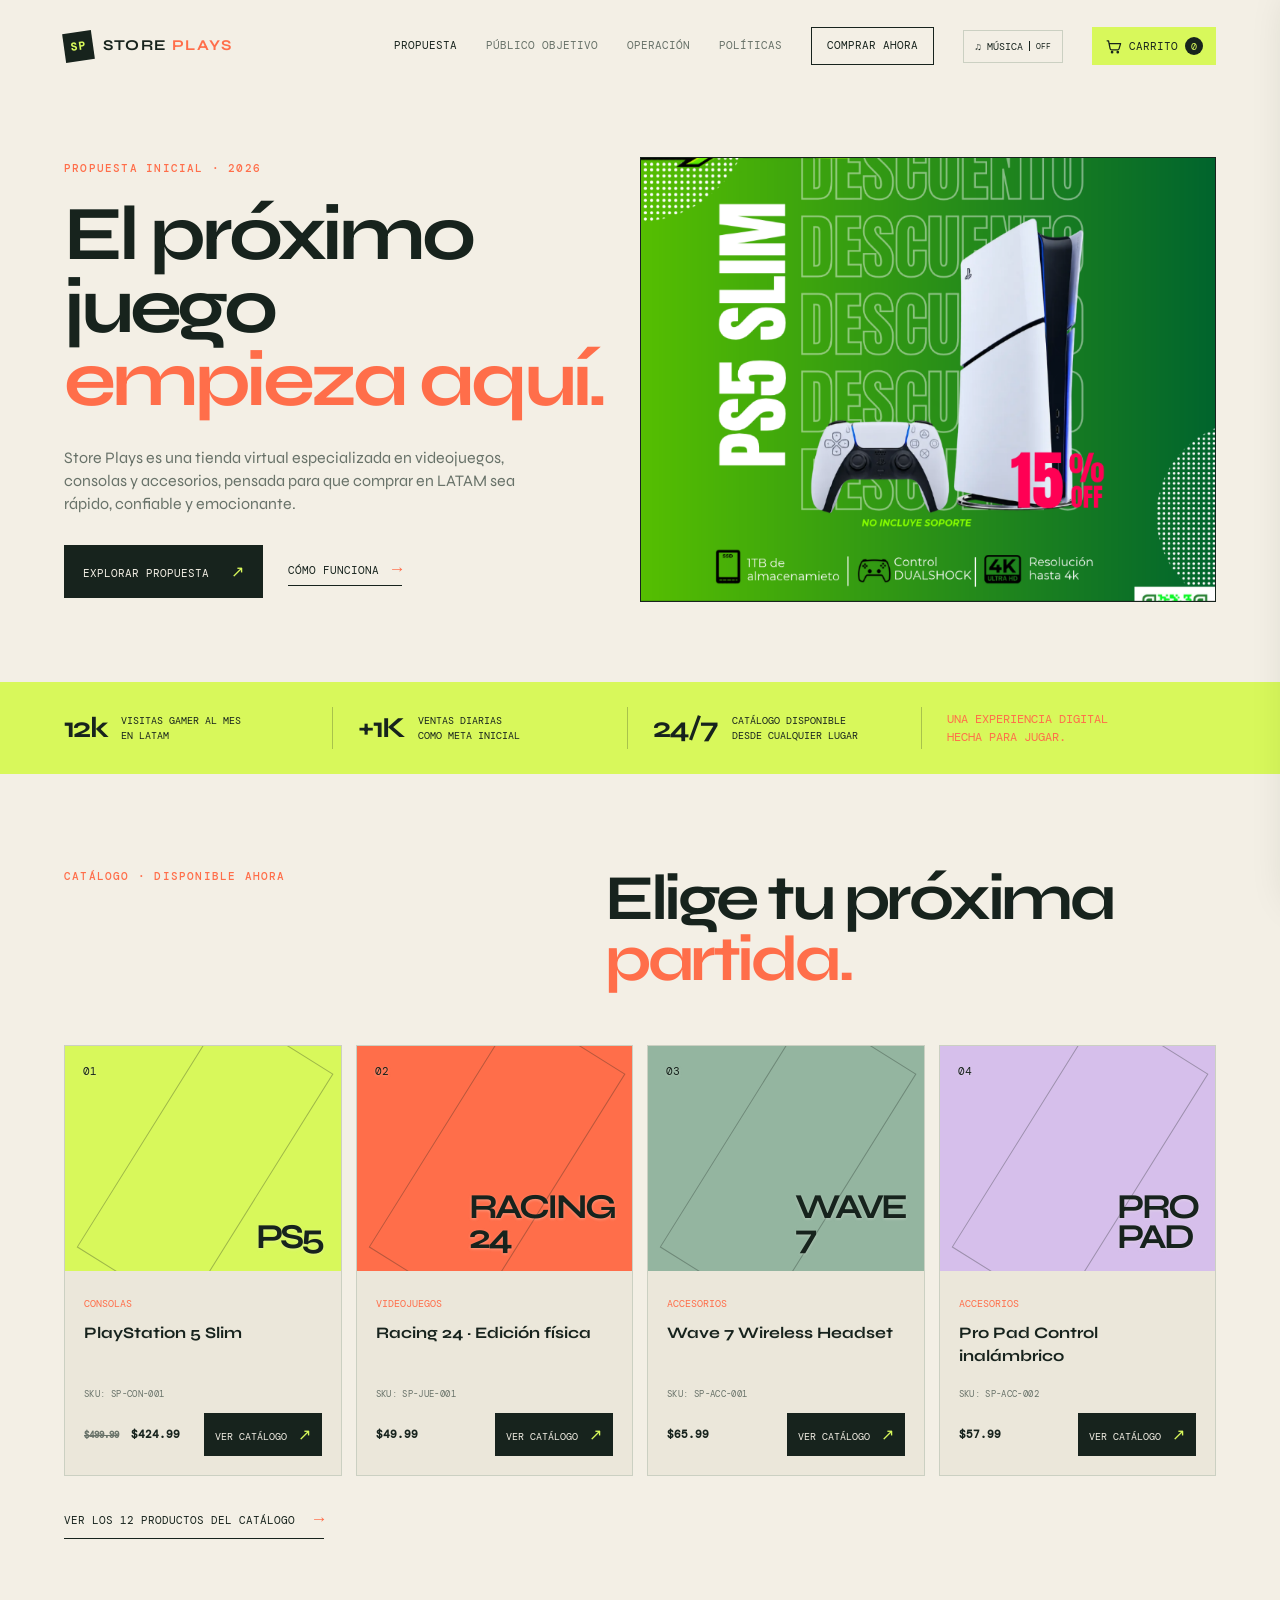
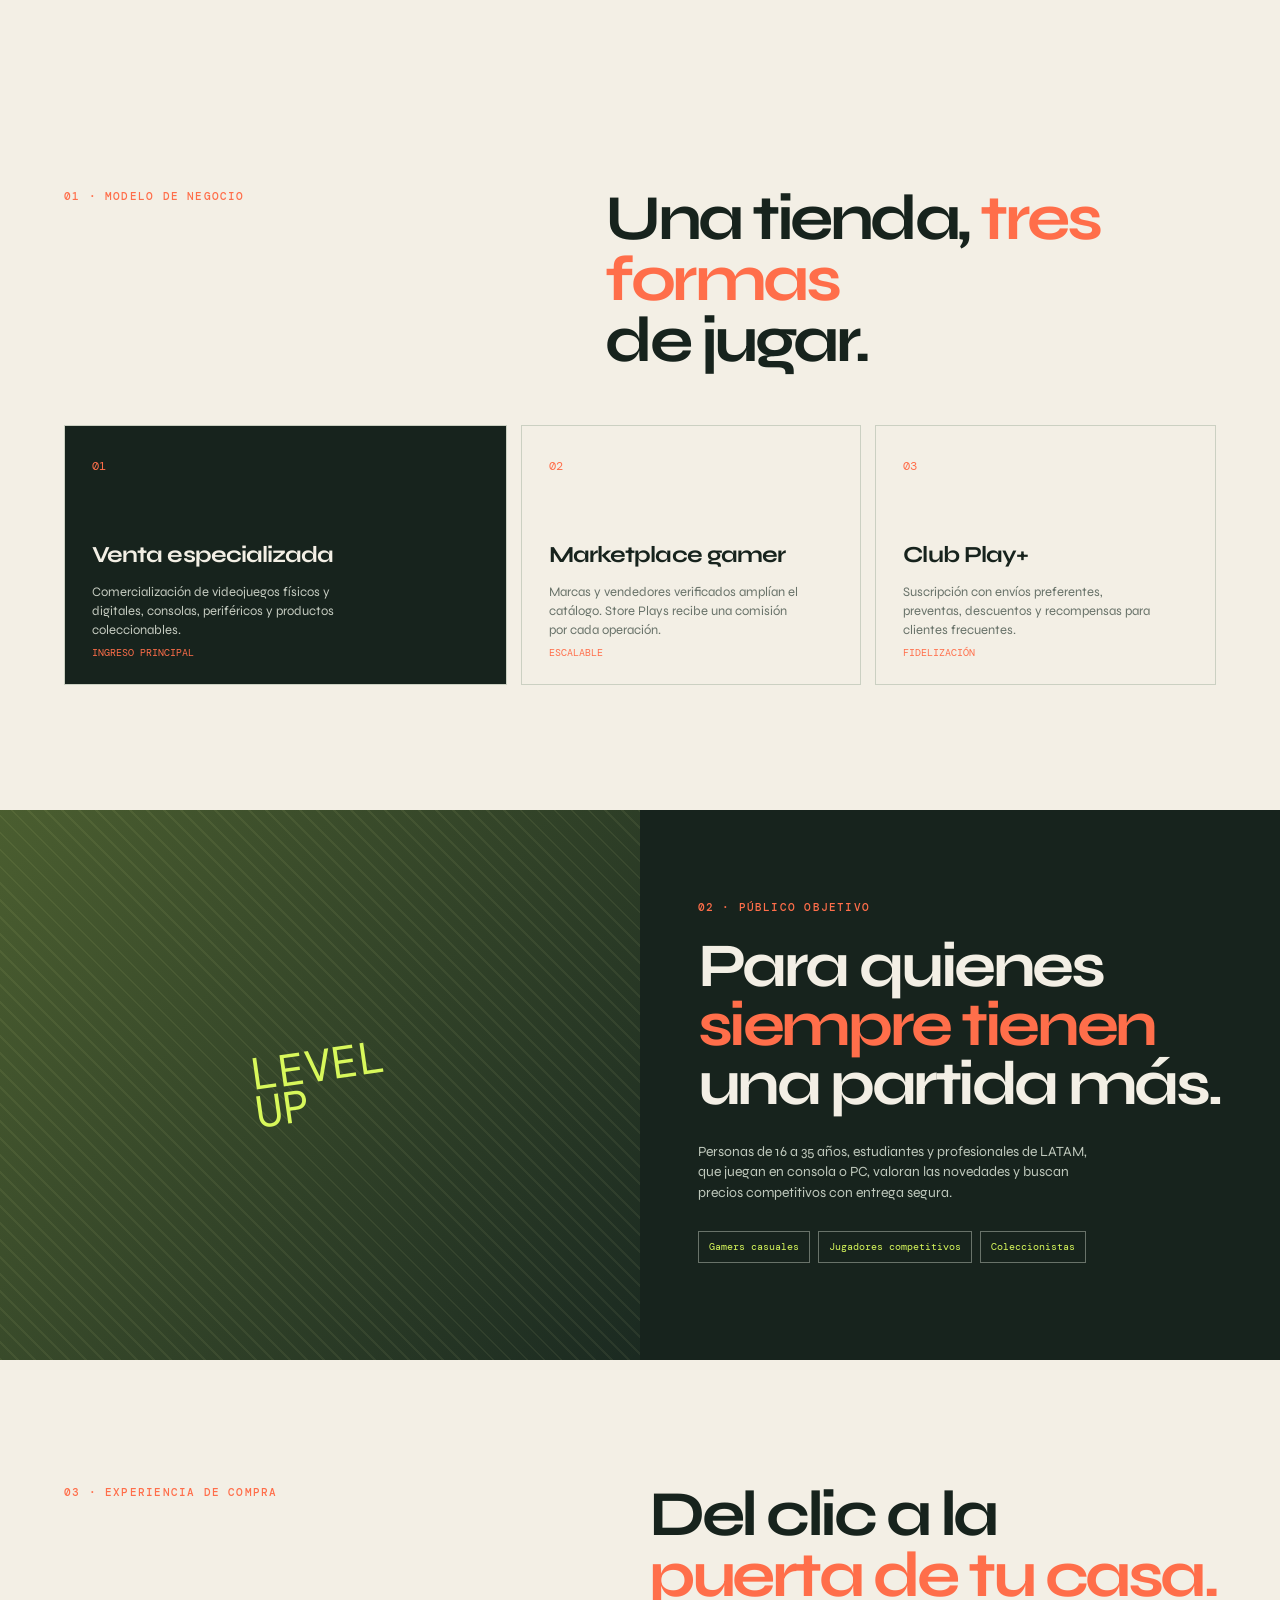
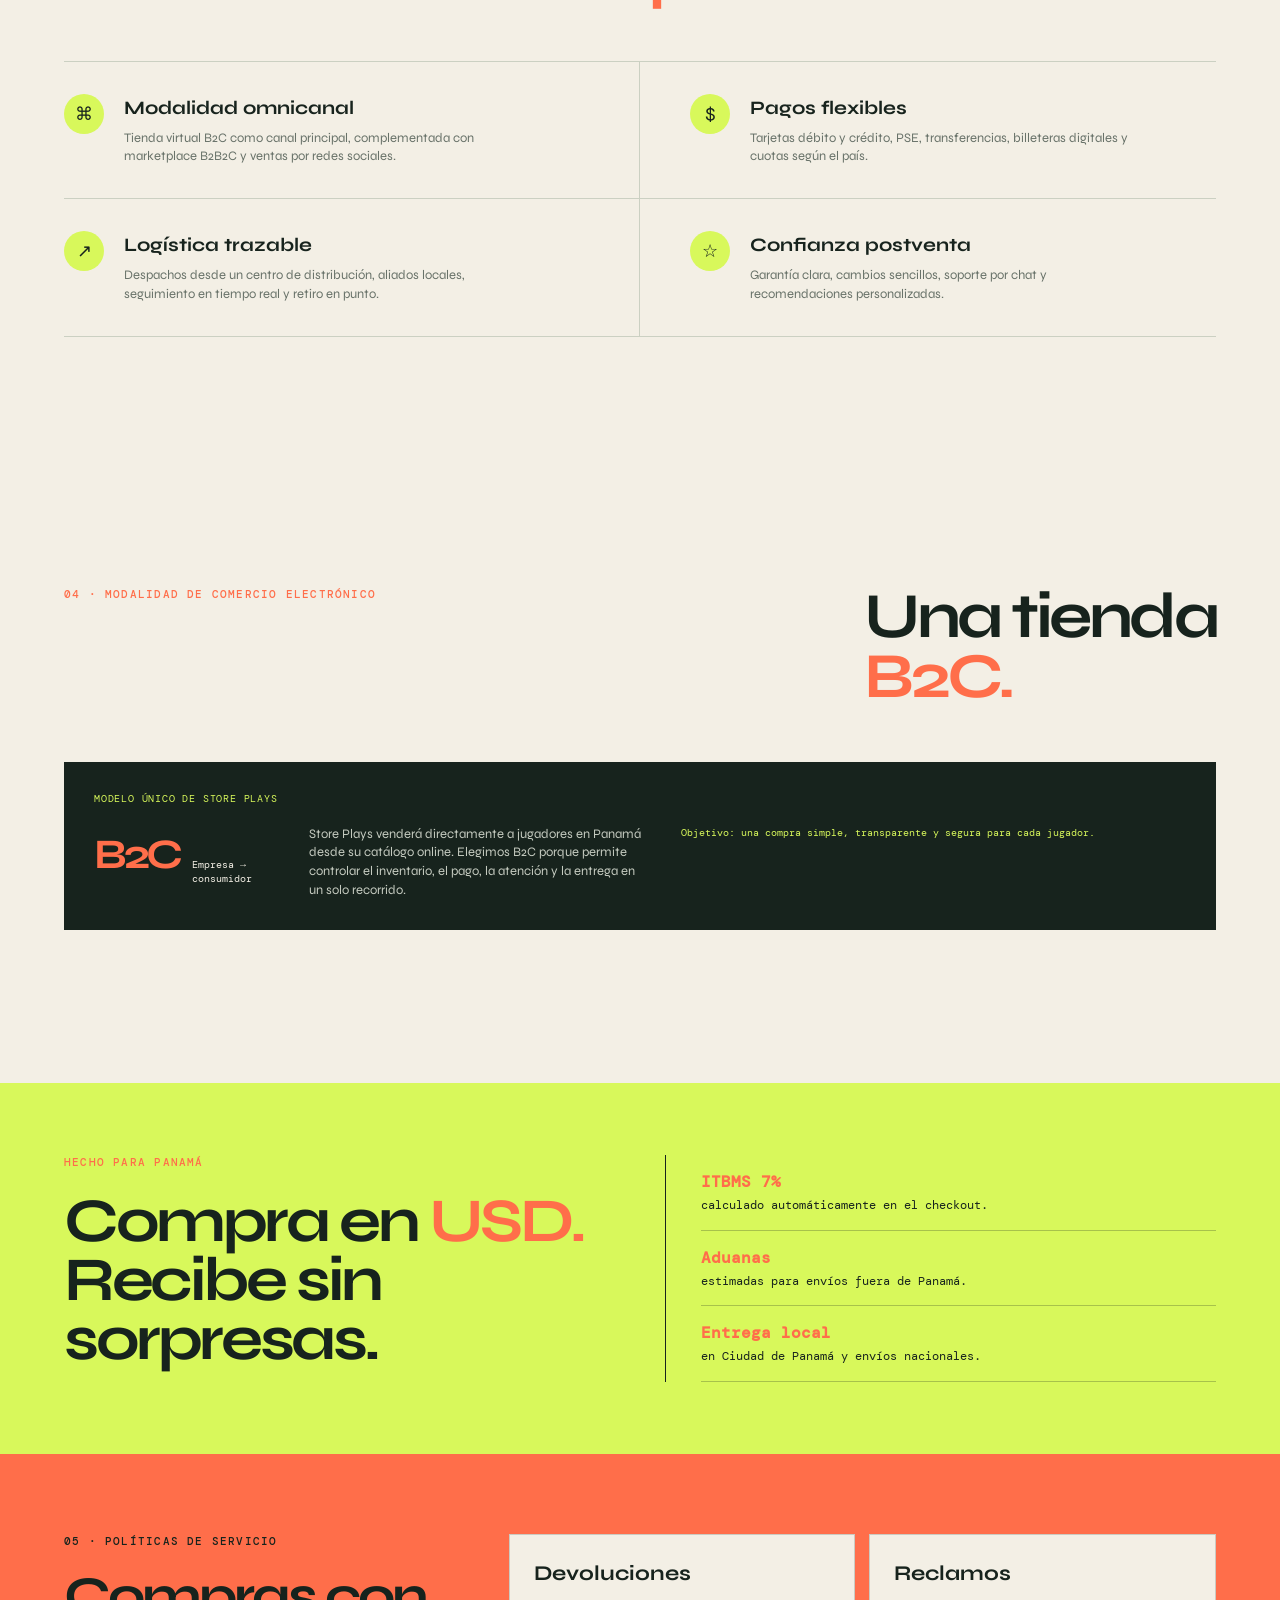
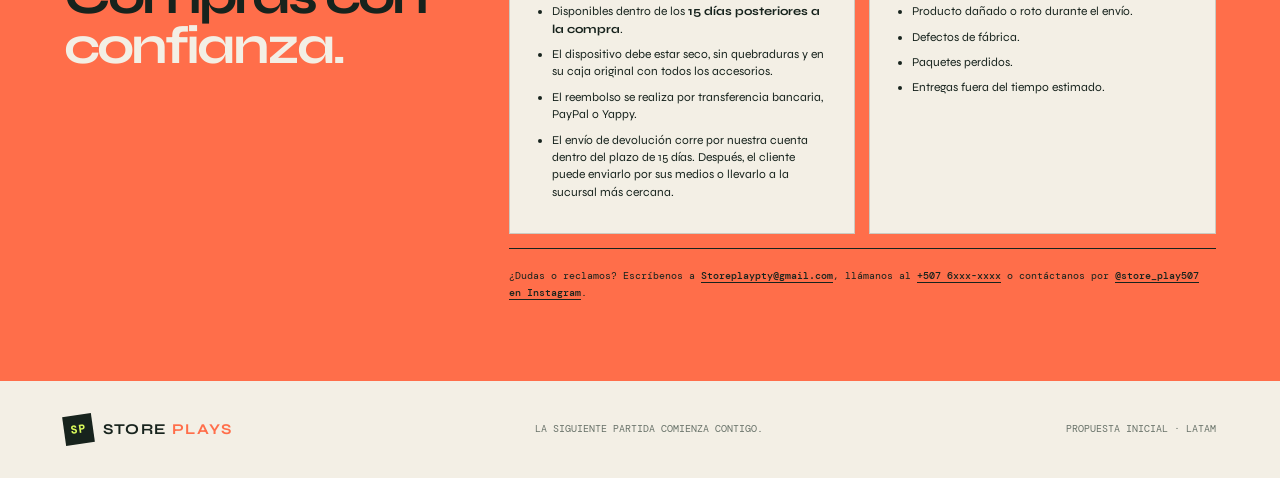
==== commit 8a77d468: "Add files via upload" ====
--- a/index.html
+++ b/index.html
@@ -68,7 +68,7 @@
                         <li>Entregas fuera del tiempo estimado.</li>
                     </ul>
                 </article>
-                <p class="policy-contact">¿Dudas o reclamos? Escríbenos a <a href="mailto:Storeplaypty@gmail.com">Storeplaypty@gmail.com</a> o llama al <a href="tel:+50764163902">+507 6xxx-xxxx</a>.</p>
+                <p class="policy-contact">¿Dudas o reclamos? Escríbenos a <a href="mailto:Storeplaypty@gmail.com">Storeplaypty@gmail.com</a>, llámanos al <a href="tel:+50764163902">+507 6xxx-xxxx</a> o contáctanos por <a href="https://www.instagram.com/store_play507/" target="_blank" rel="noopener noreferrer">@store_play507 en Instagram</a>.</p>
             </div>
         </section>
     </main>
